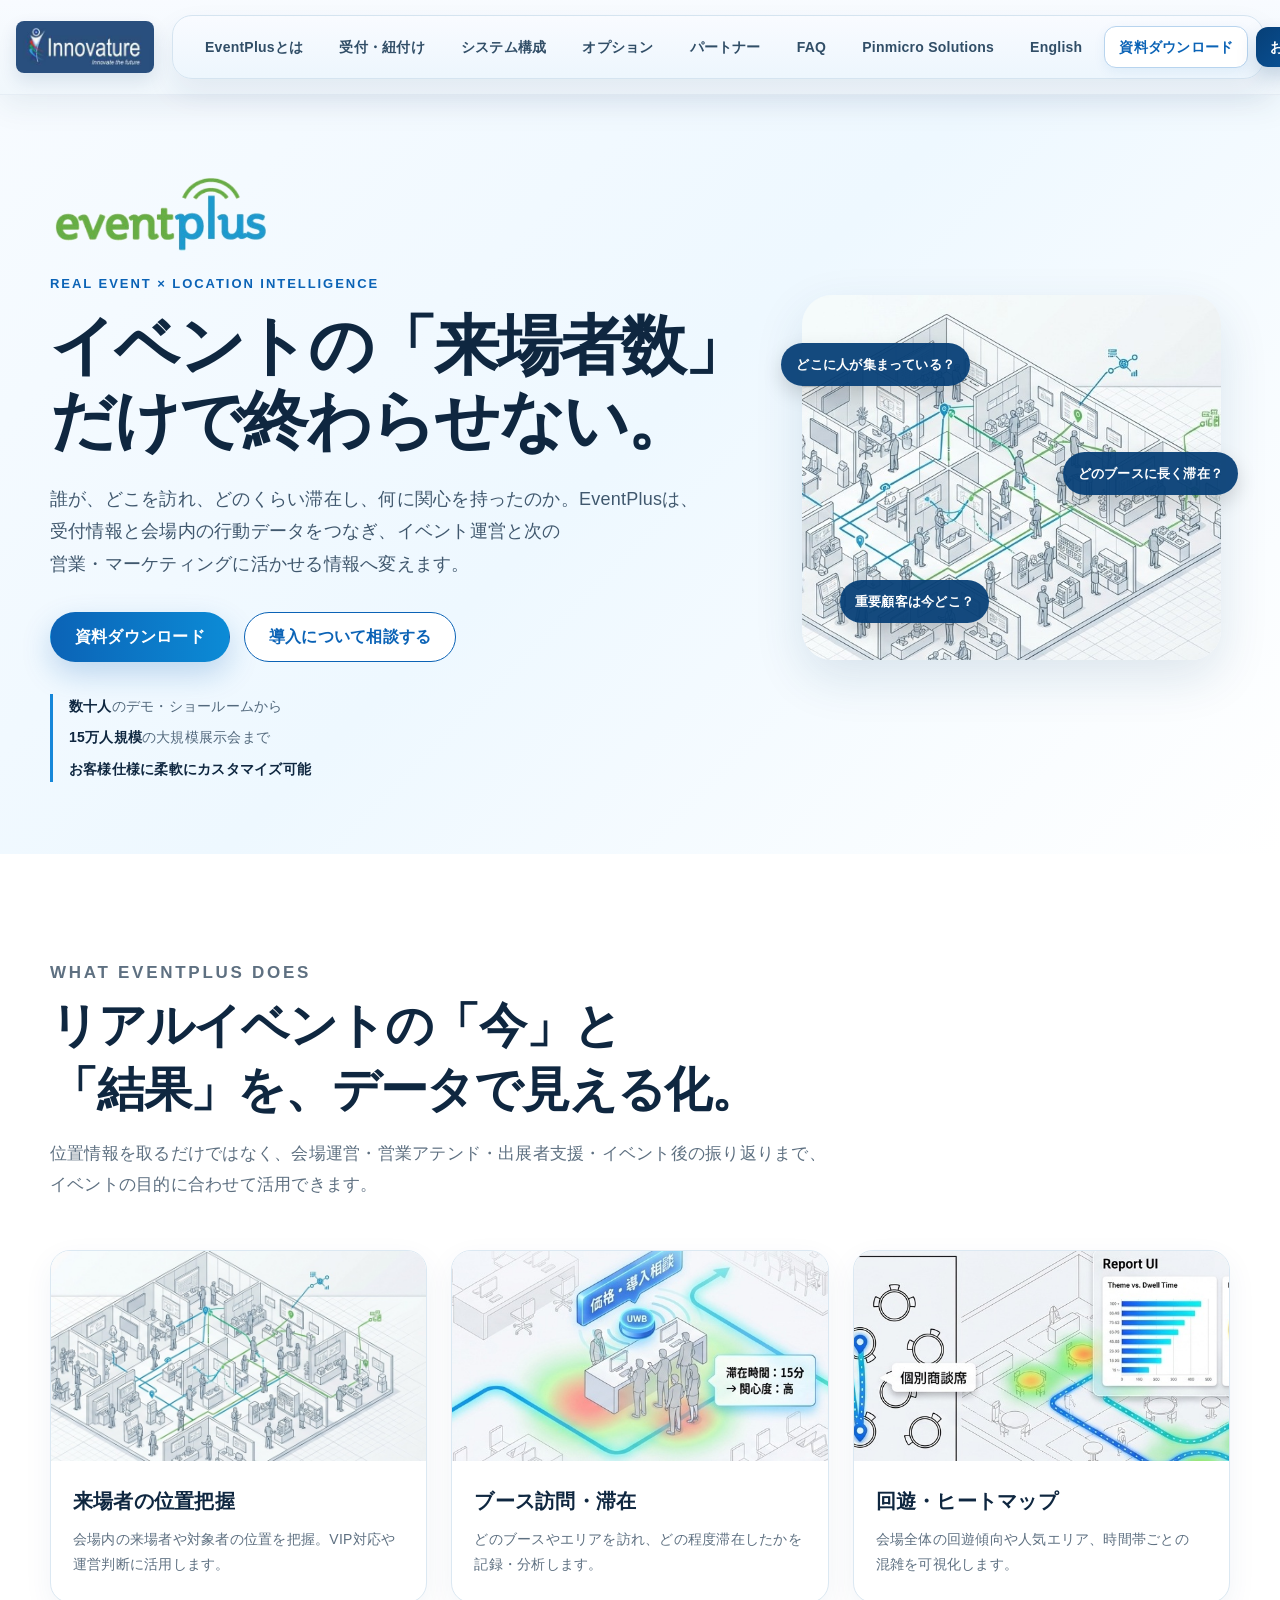
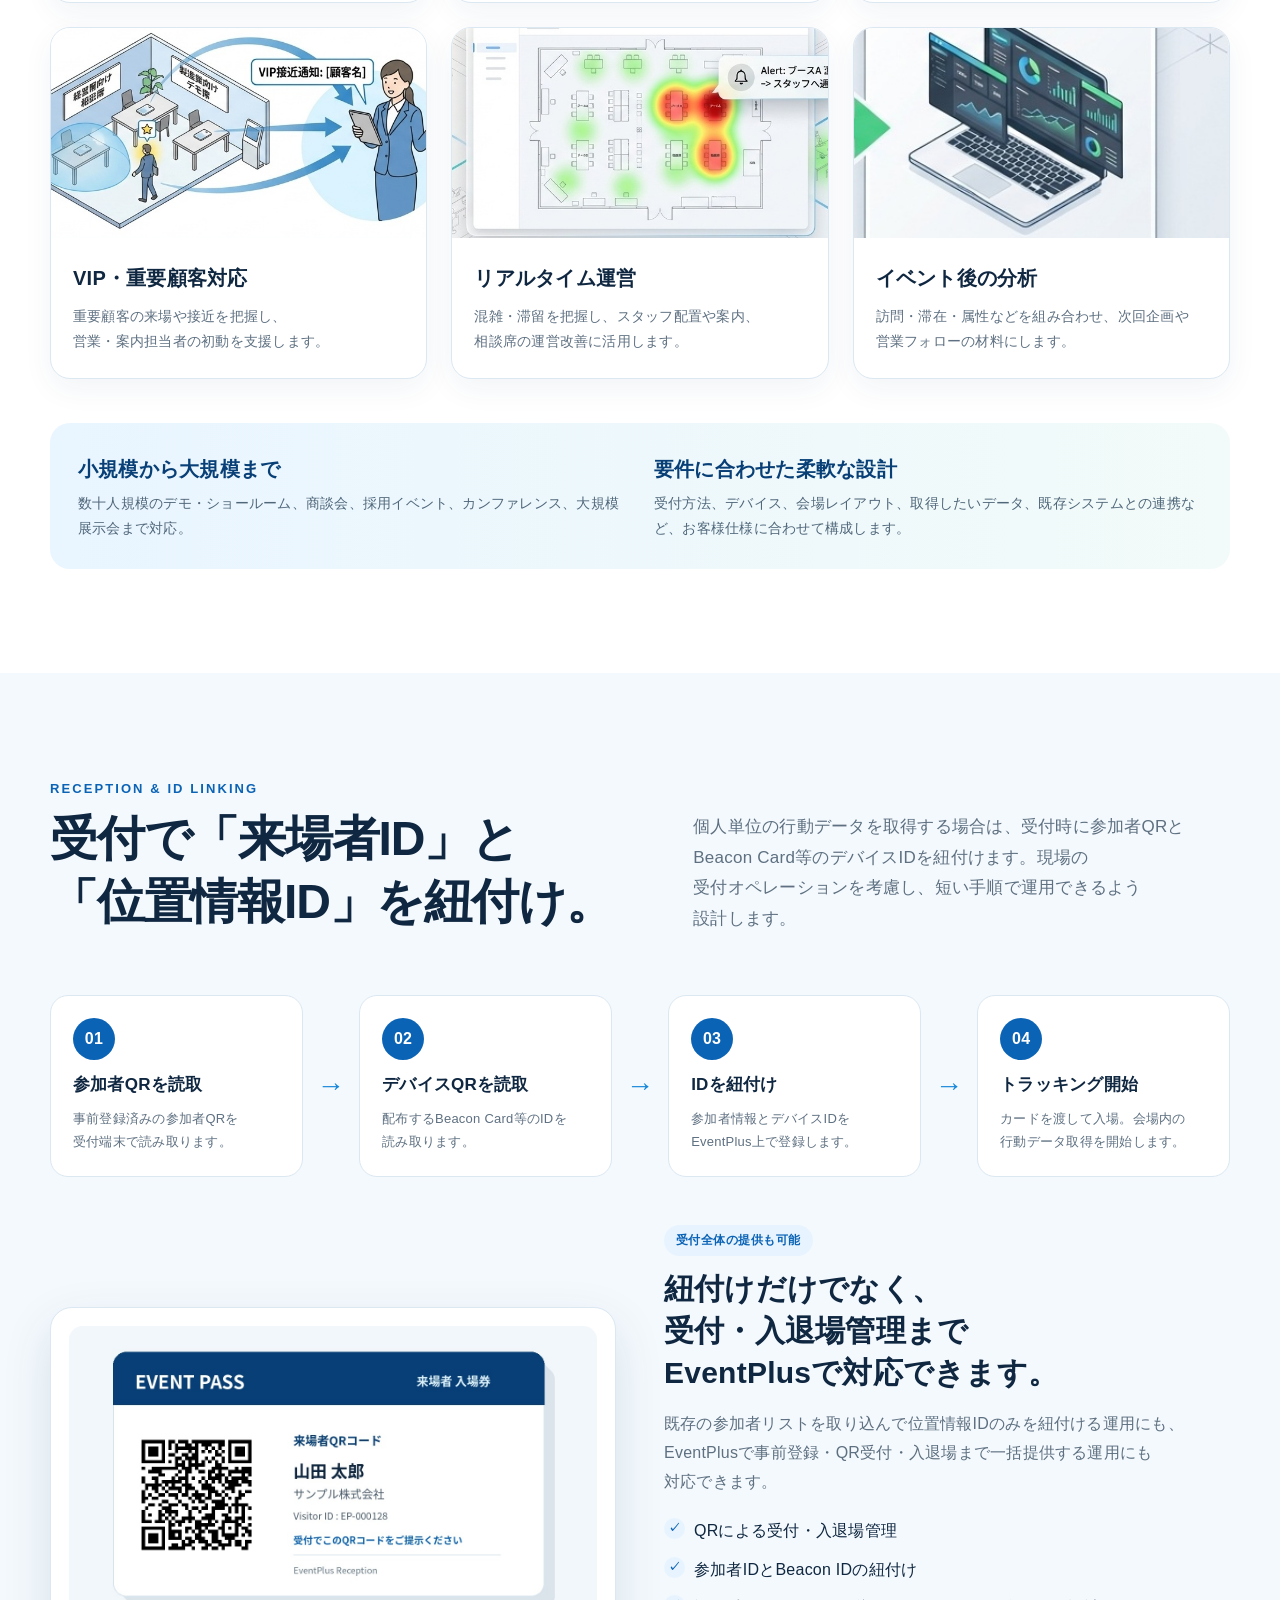
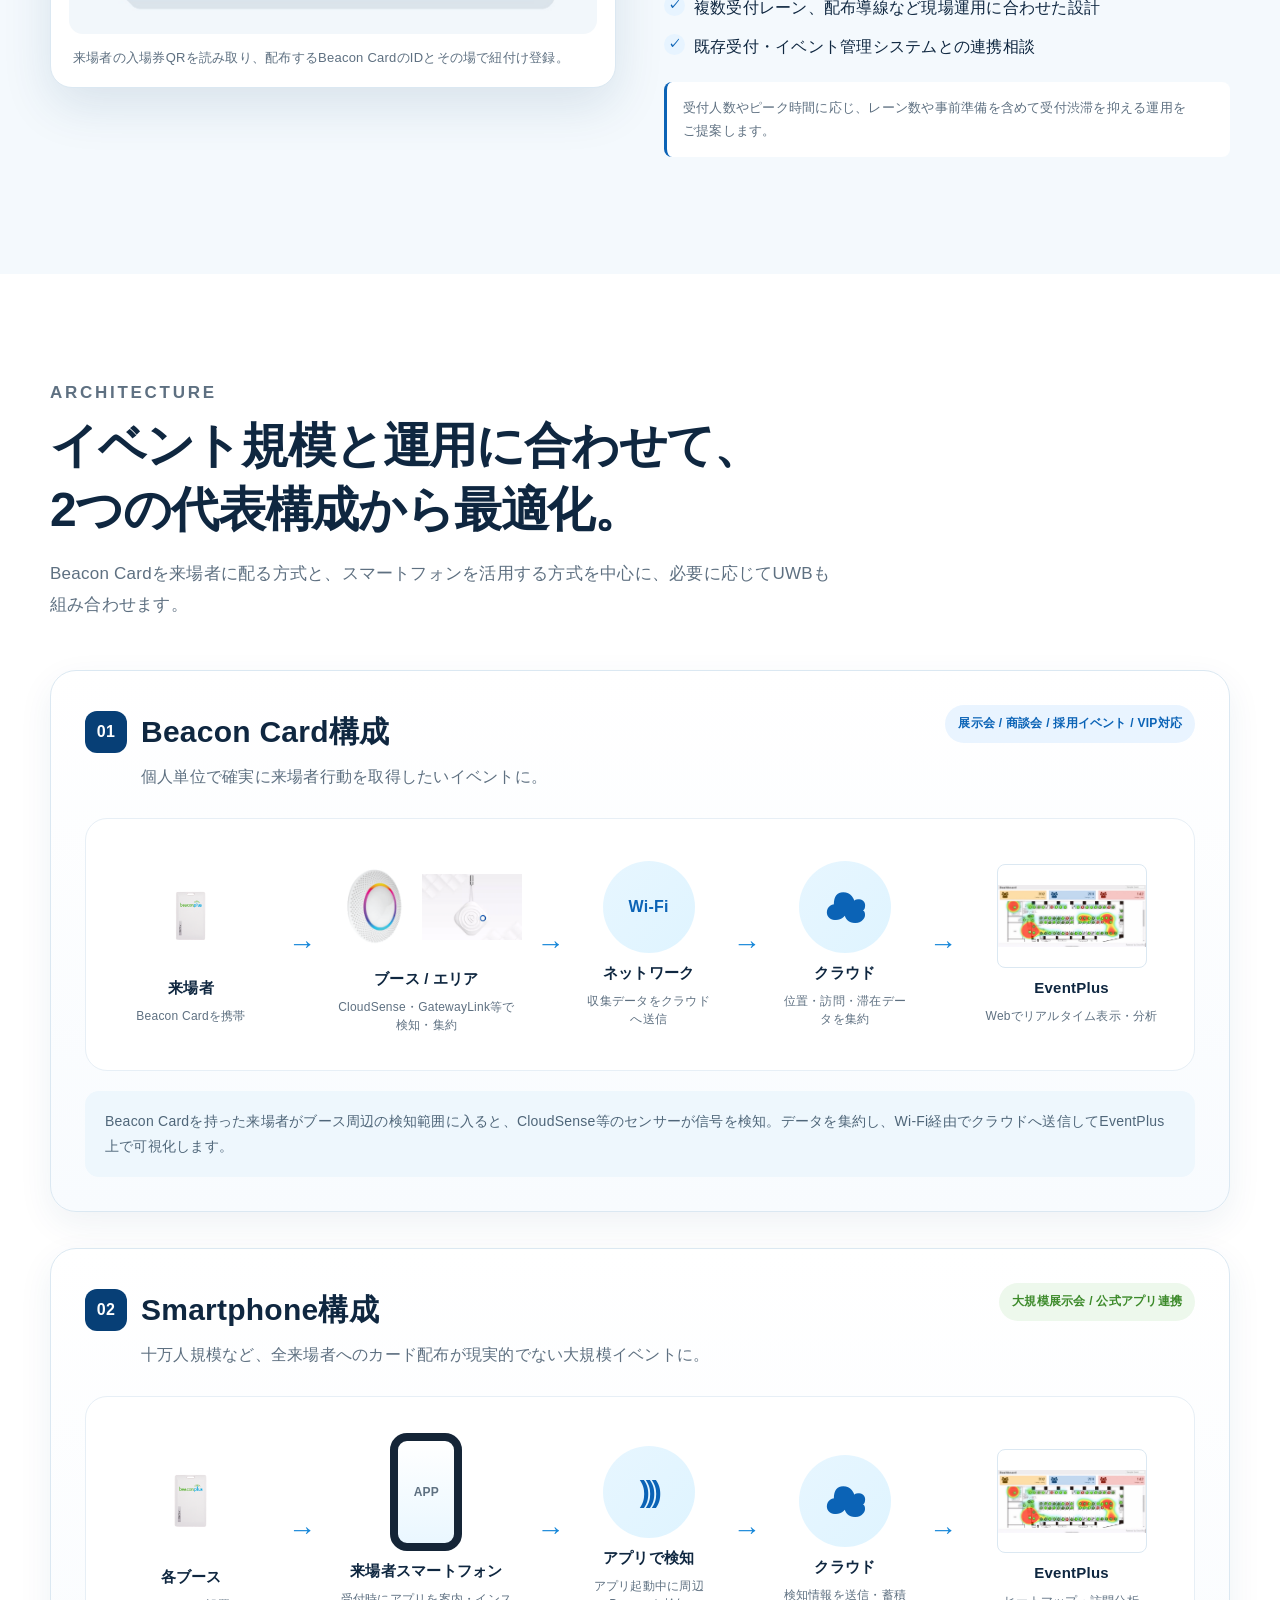
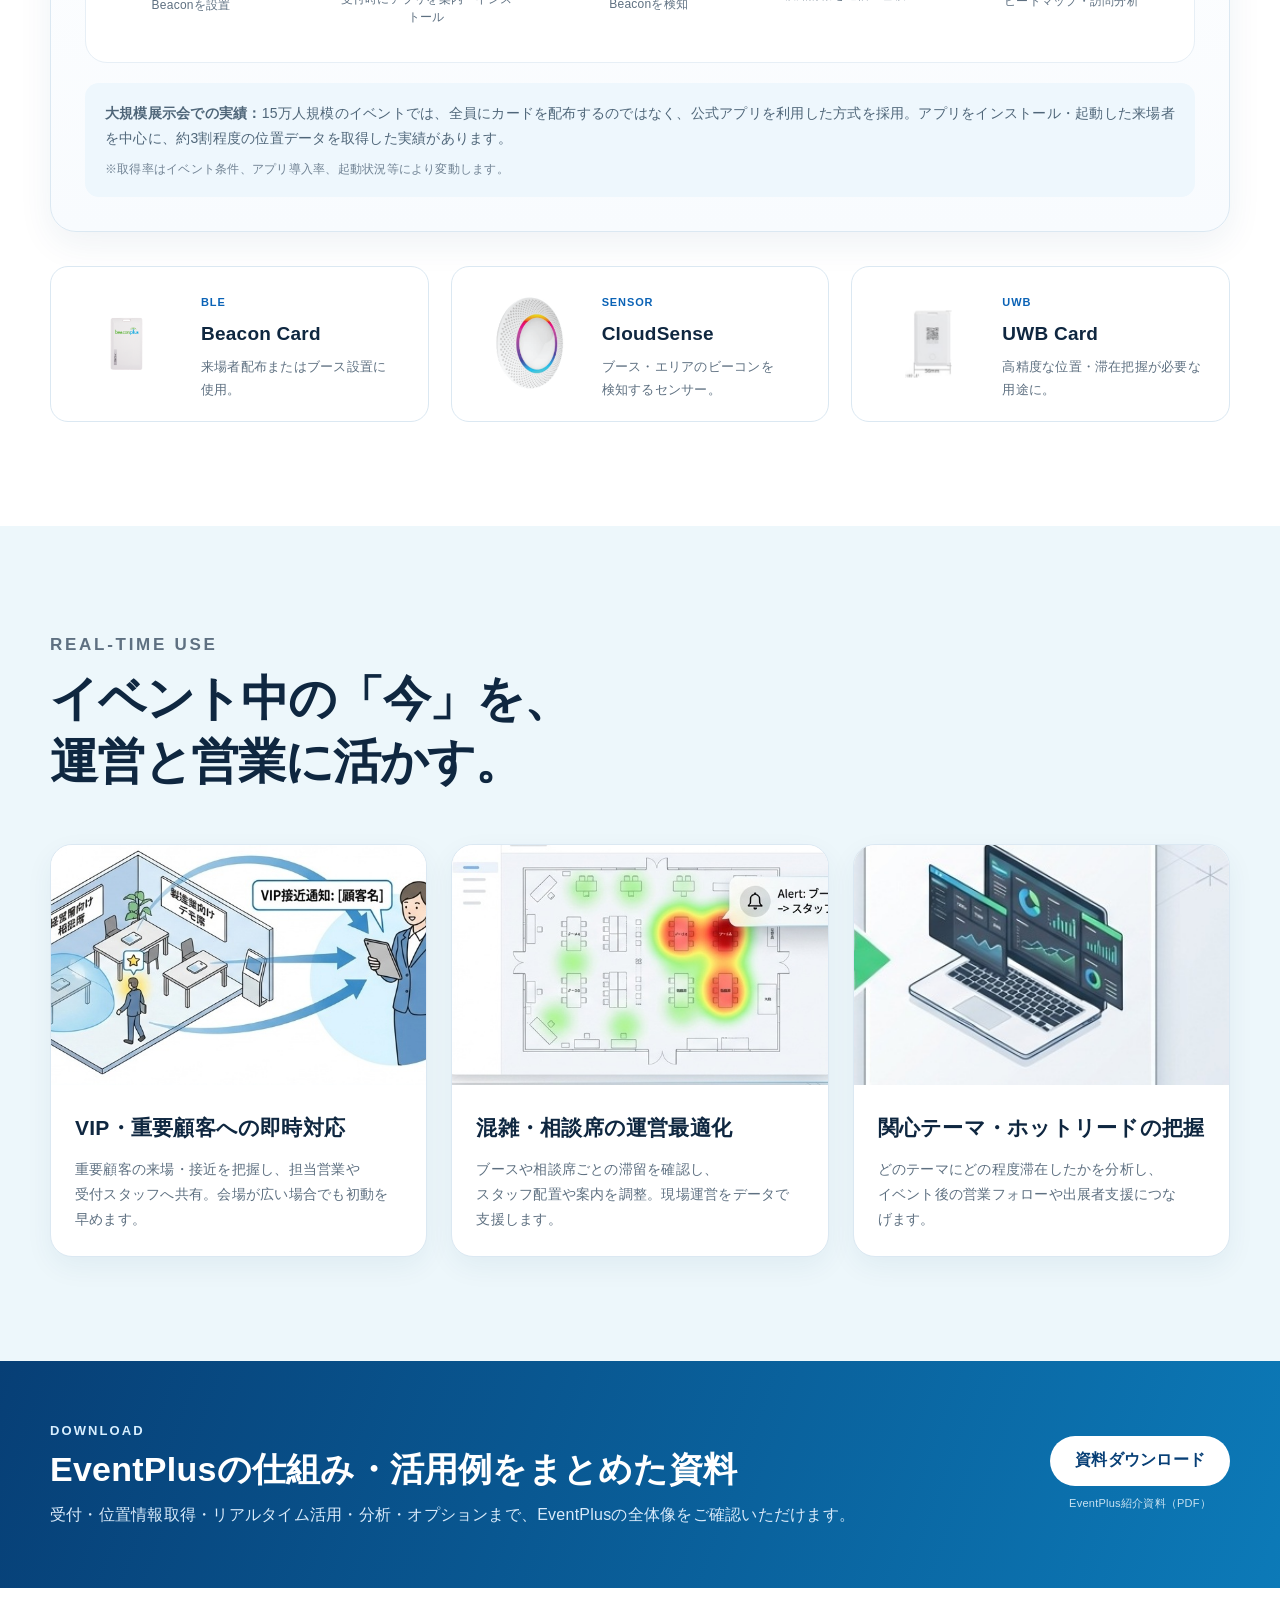
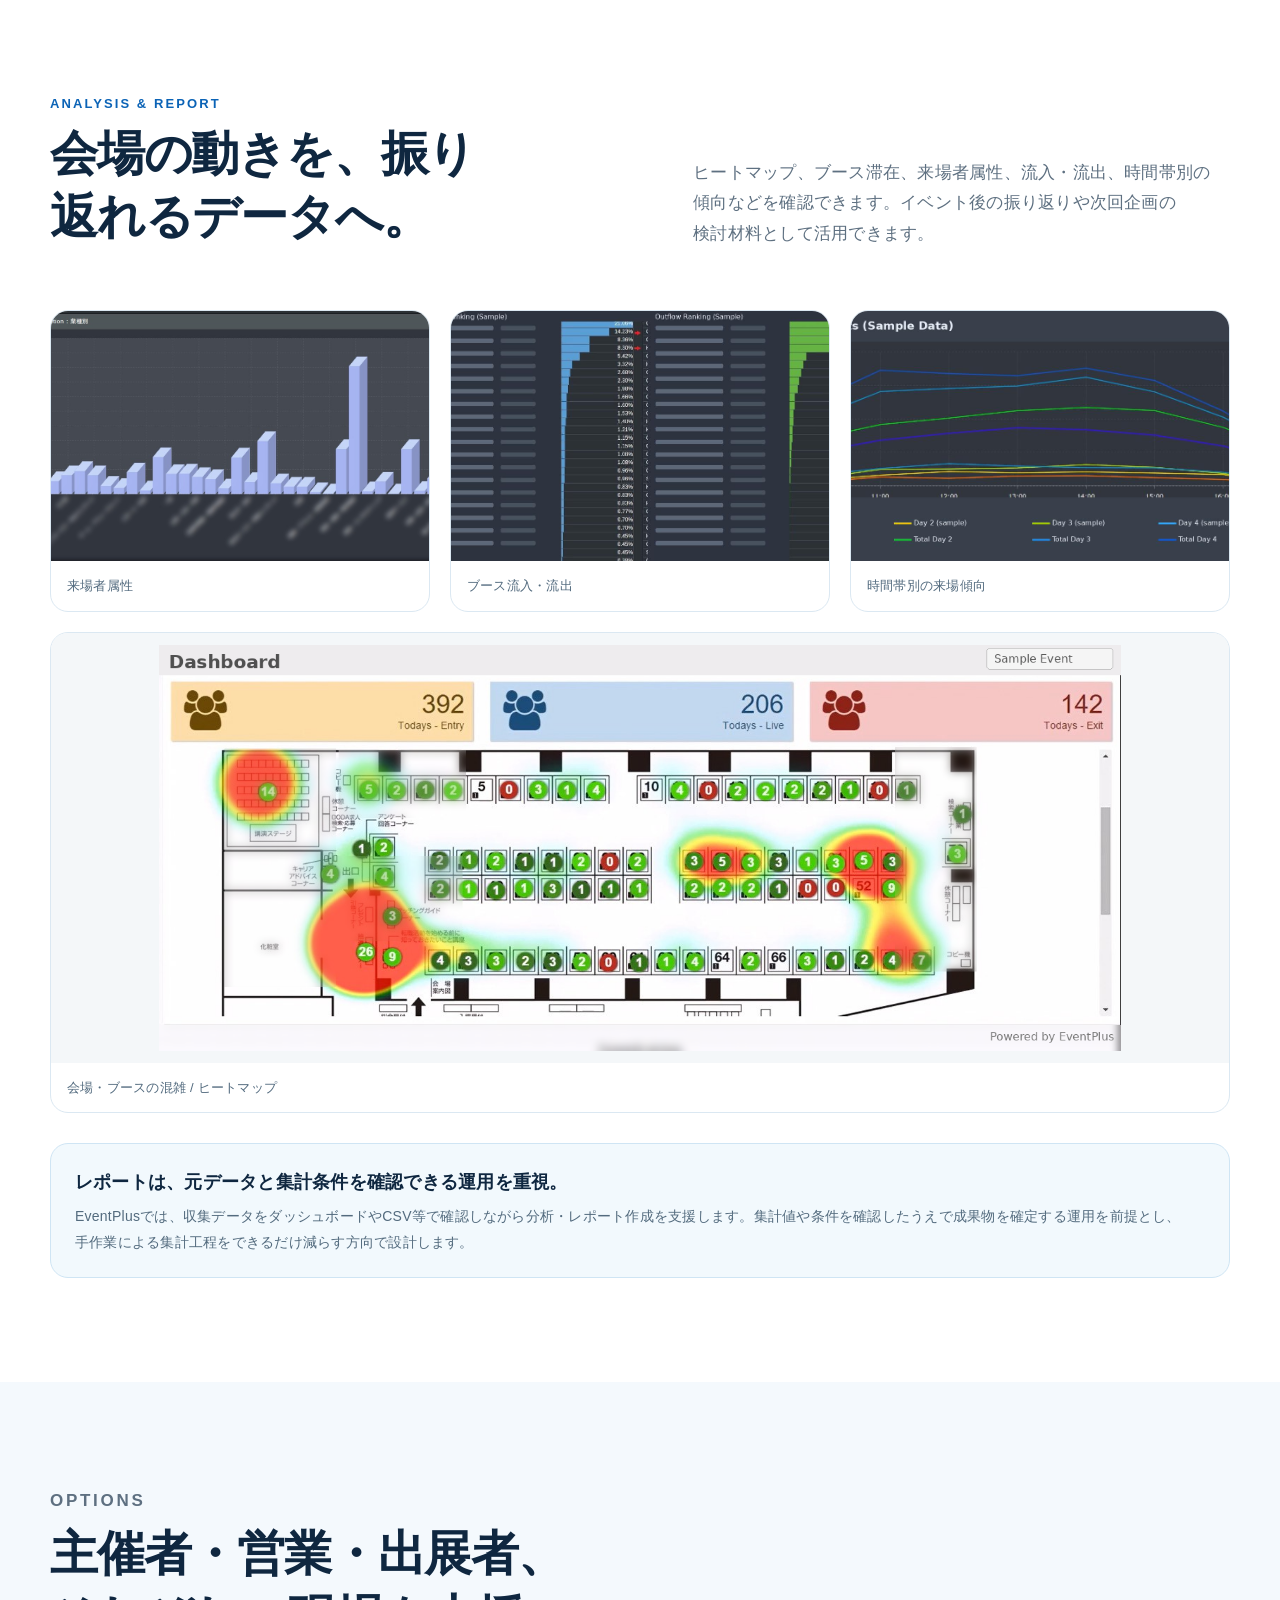
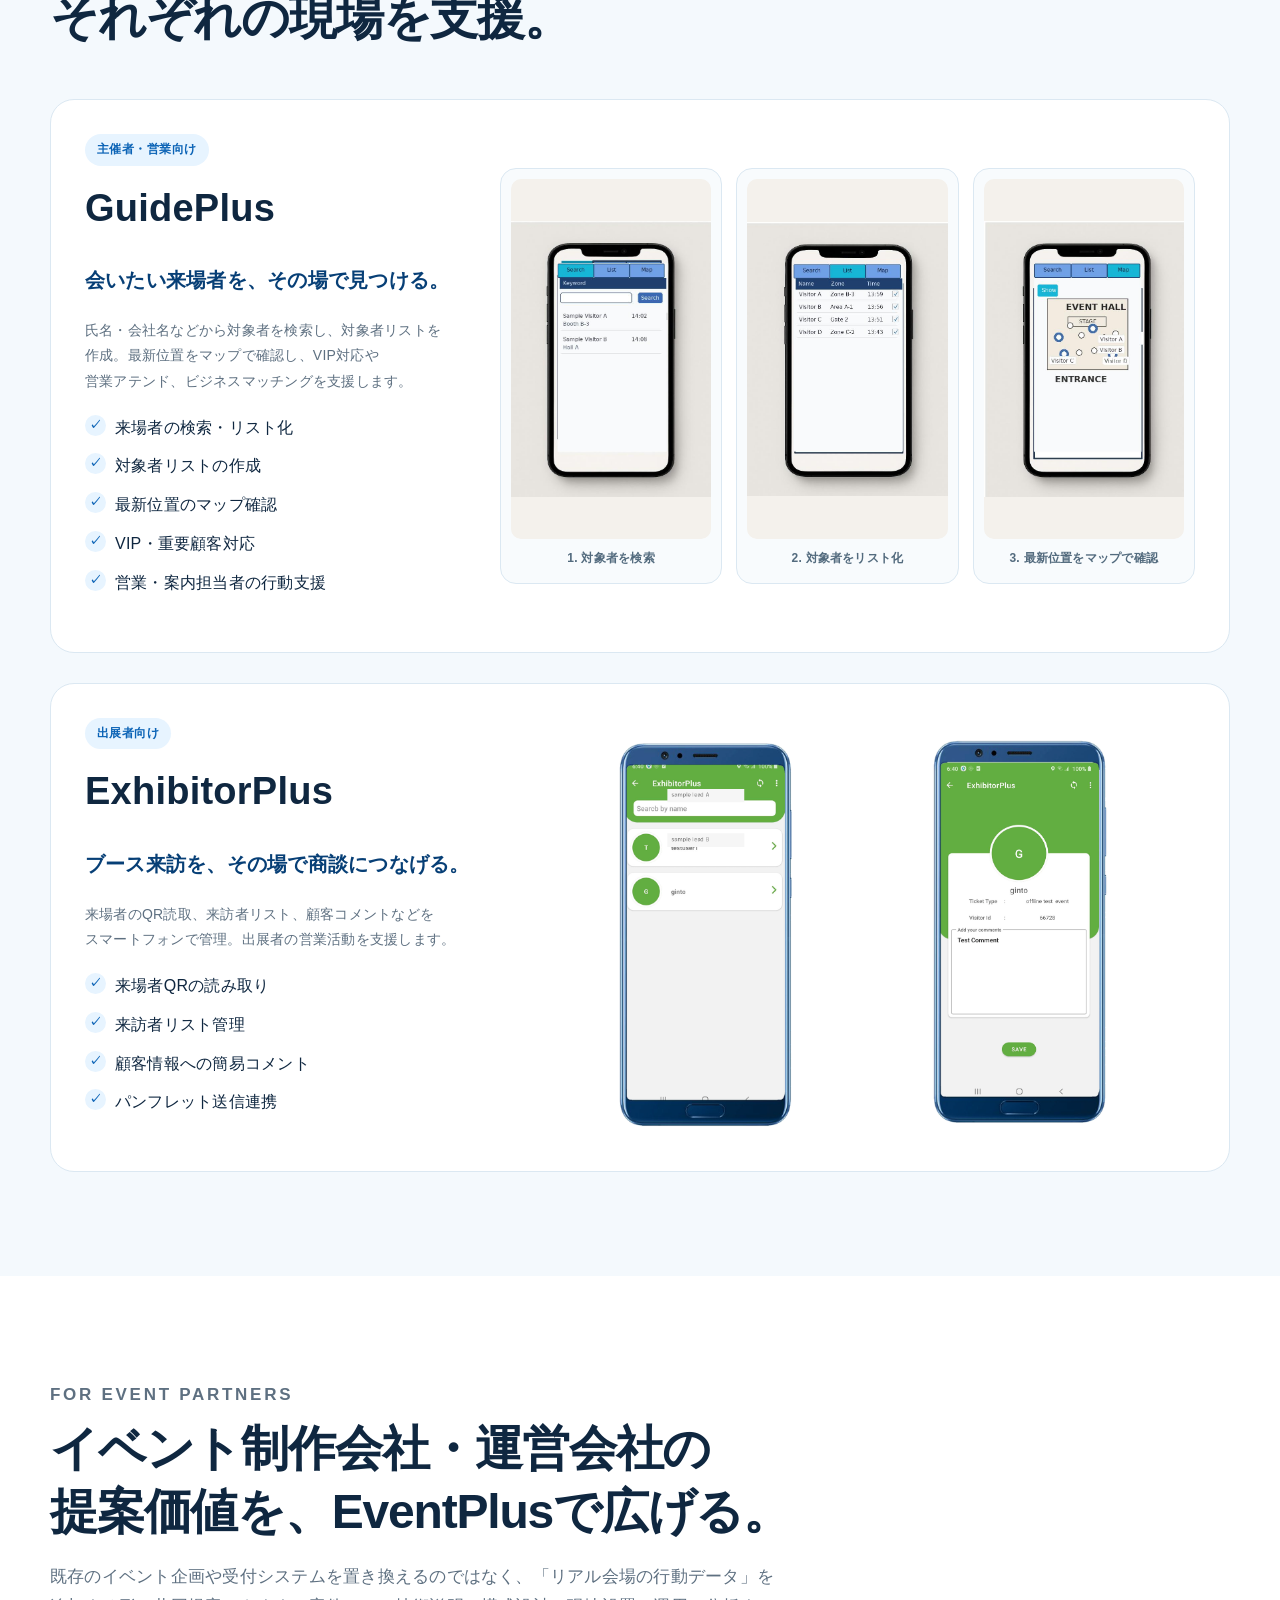
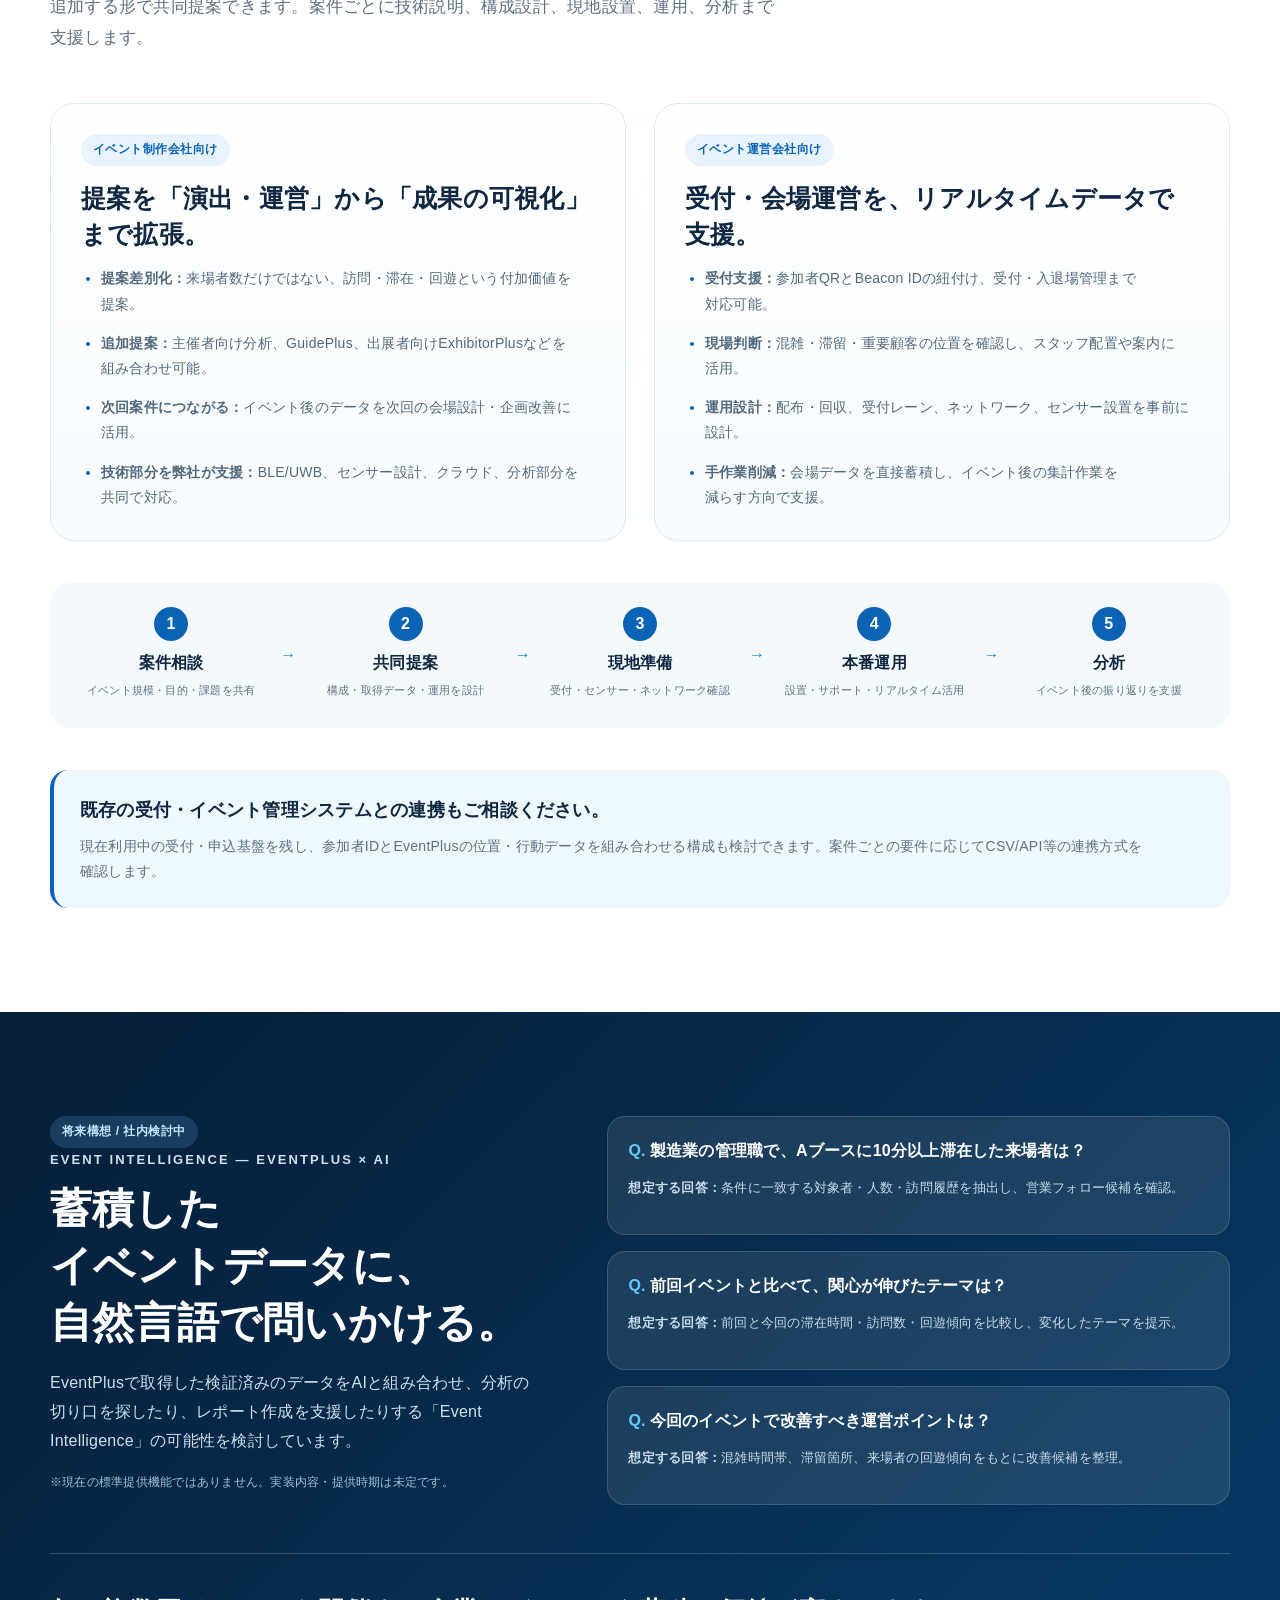
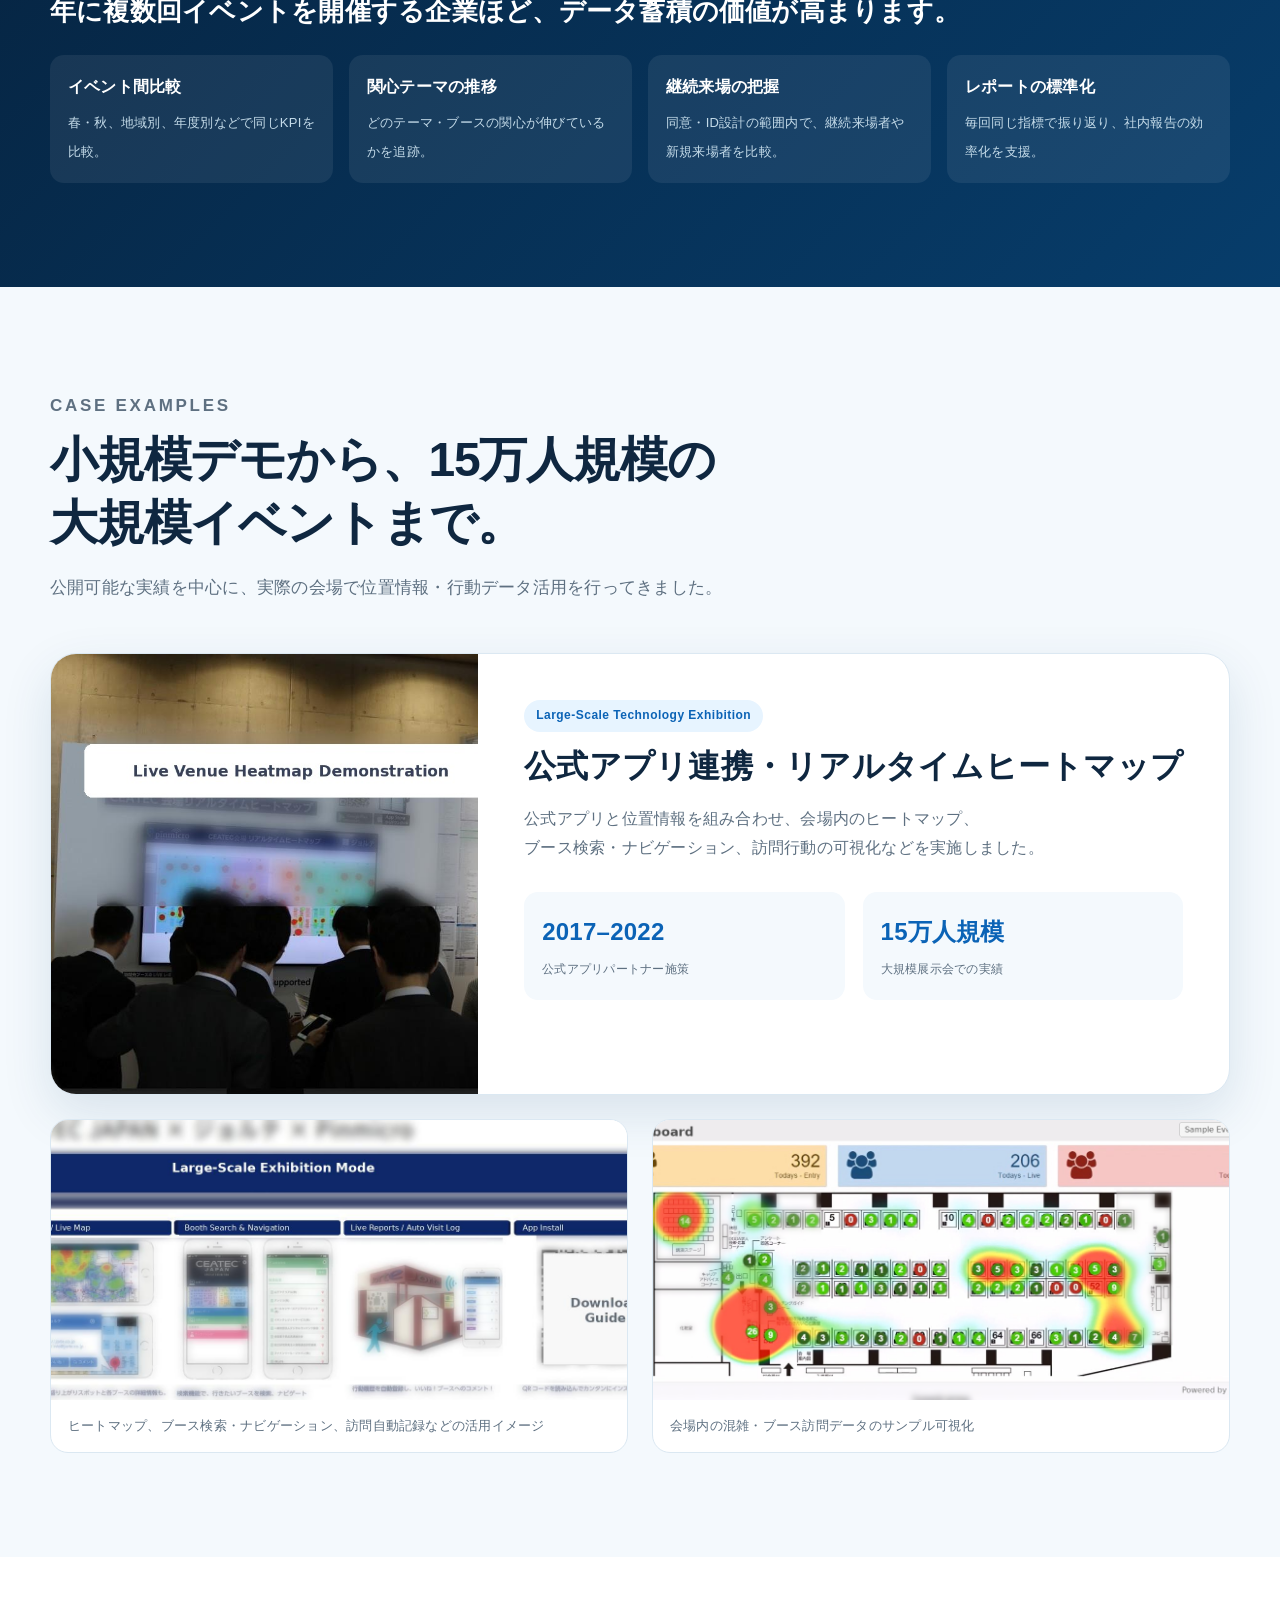
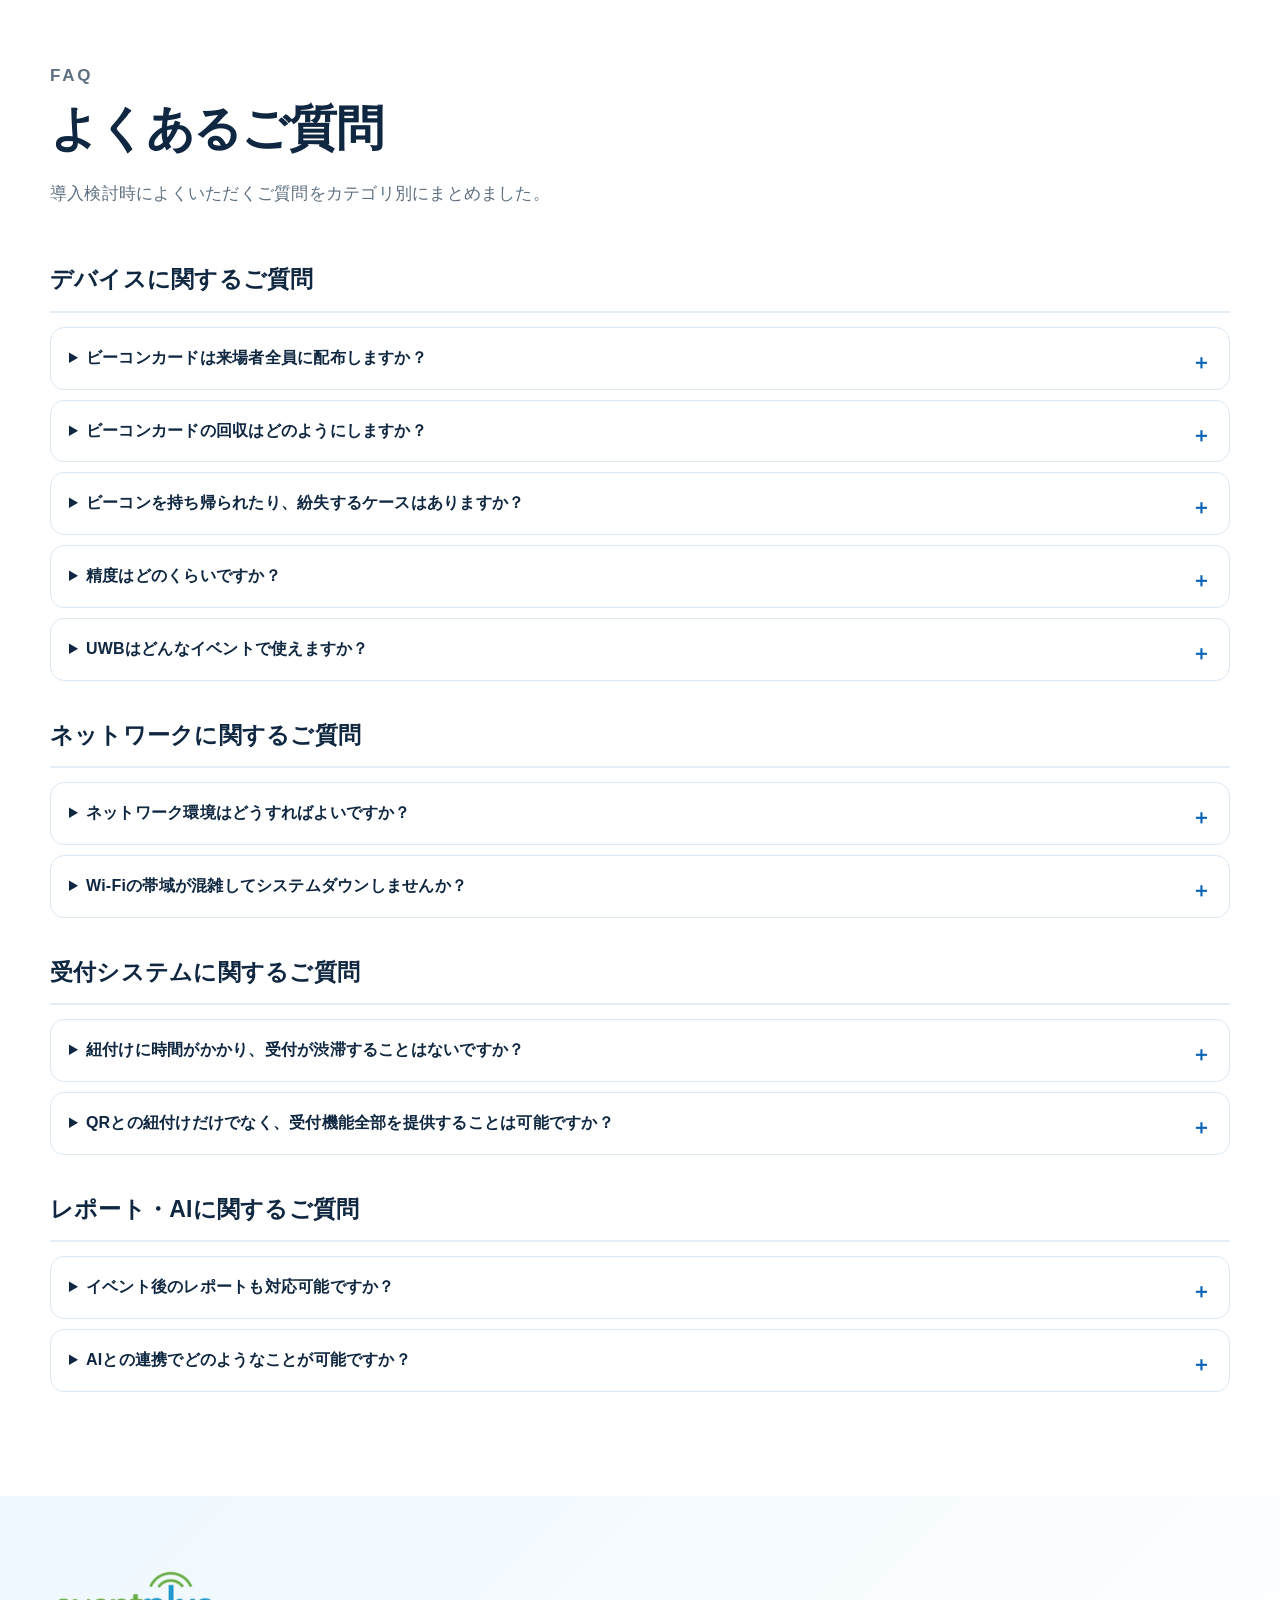
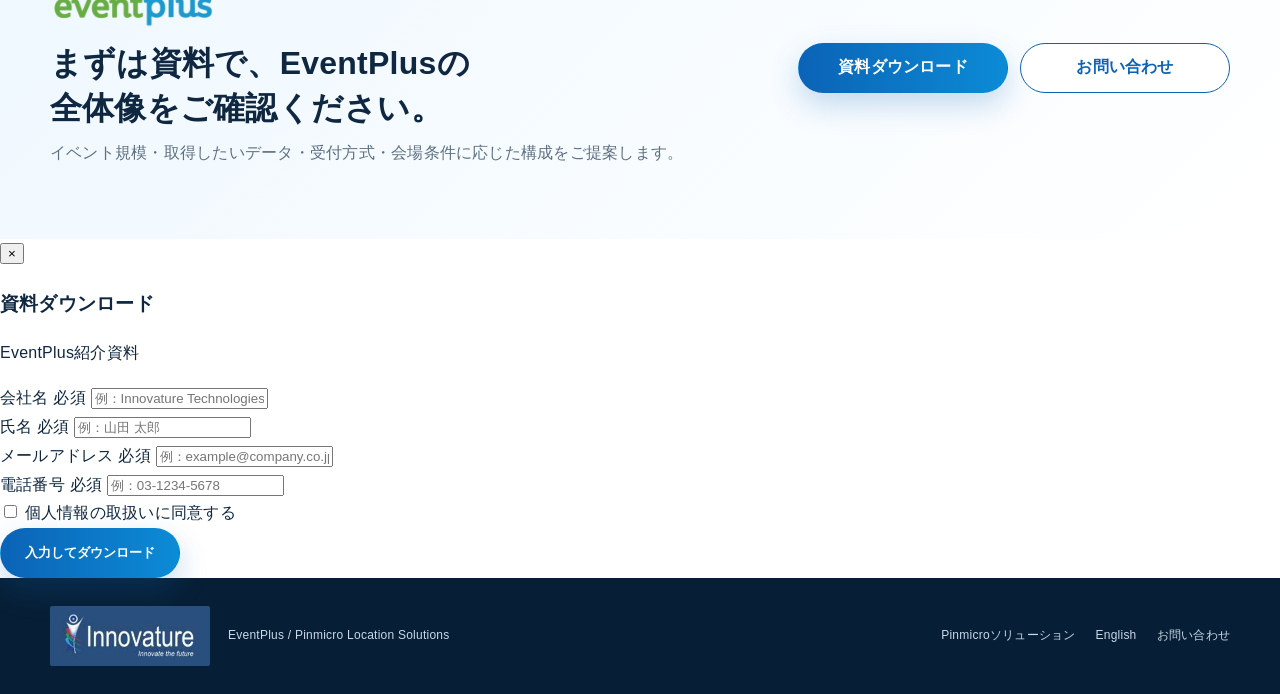
==== eventplus/index.html @ 156246f1 "Update index.html" ====
<!doctype html>
<html lang="ja">
<head>
  <meta charset="utf-8" />
  <meta name="viewport" content="width=device-width, initial-scale=1" />
  <title>EventPlus | リアルイベントの来場者行動を可視化</title>
  <meta name="description" content="EventPlusは、受付情報とBLE・スマートフォン・UWBによる位置情報を組み合わせ、ブース訪問、滞在、回遊、混雑、VIP対応、イベント後の分析を支援するリアルイベント向けソリューションです。" />
  <meta name="theme-color" content="#0b5ea8" />
  <link rel="stylesheet" href="styles.css?v=6" />
</head>
<body>
<header class="site-header" id="top">
  <div class="container header-inner">
    <a class="company-brand" href="#top" aria-label="Innovature Technologies トップへ">
      <img src="assets/innovature-logo.jpg?v=6" alt="Innovature Technologies" />
    </a>
    <button class="menu-button" aria-controls="global-nav" aria-expanded="false">メニュー</button>
    <nav class="global-nav" id="global-nav" aria-label="主要ナビゲーション">
      <a href="#about">EventPlusとは</a>
      <a href="#reception">受付・紐付け</a>
      <a href="#architecture">システム構成</a>
      <a href="#options">オプション</a>
      <a href="#partners">パートナー</a>
      <a href="#faq">FAQ</a>
      <a href="../">Pinmicro Solutions</a>
      <a href="en/" lang="en">English</a>
      <a class="nav-download" href="#download">資料ダウンロード</a>
      <a class="nav-contact" href="https://innovaturetech.com/solutions-and-services-inquiries/">お問い合わせ</a>
    </nav>
  </div>
</header>

<main>
  <section class="hero">
    <div class="container hero-grid">
      <div class="hero-copy">
        <img class="product-logo" src="assets/eventplus-logo-transparent.png?v=6" alt="EventPlus" />
        <p class="eyebrow">REAL EVENT × LOCATION INTELLIGENCE</p>
        <h1 class="hero-title"><span>イベントの「来場者数」</span><span>だけで終わらせない。</span></h1>
        <p class="hero-lead">誰が、どこを訪れ、どのくらい滞在し、何に関心を持ったのか。EventPlusは、受付情報と会場内の行動データをつなぎ、イベント運営と次の営業・マーケティングに活かせる情報へ変えます。</p>
        <div class="hero-actions">
          <a class="button primary" href="#download">資料ダウンロード</a>
          <a class="button secondary" href="https://innovaturetech.com/solutions-and-services-inquiries/">導入について相談する</a>
        </div>
        <div class="hero-proof">
          <span><b>数十人</b>のデモ・ショールームから</span>
          <span><b>15万人規模</b>の大規模展示会まで</span>
          <span><b>お客様仕様に柔軟にカスタマイズ可能</b></span>
        </div>
      </div>
      <div class="hero-visual">
        <img src="assets/hero-venue.jpg?v=6" alt="イベント会場内の位置・行動データを可視化するイメージ" />
        <div class="float-chip chip-one">どこに人が集まっている？</div>
        <div class="float-chip chip-two">どのブースに長く滞在？</div>
        <div class="float-chip chip-three">重要顧客は今どこ？</div>
      </div>
    </div>
  </section>

  <section class="section intro" id="about">
    <div class="container">
      <div class="section-heading narrow">
        <p class="section-kicker">WHAT EVENTPLUS DOES</p>
        <h2 class="balanced-heading eventplus-result-heading"><span class="phrase-group">リアルイベントの「今」と</span><wbr><span class="phrase-group">「結果」を、</span><wbr><span class="phrase-group">データで見える化。</span></h2>
        <p>位置情報を取るだけではなく、会場運営・営業アテンド・出展者支援・イベント後の振り返りまで、イベントの目的に合わせて活用できます。</p>
      </div>

      <div class="feature-grid">
        <article class="visual-card">
          <img src="assets/feature-location.jpg?v=6" alt="会場内の位置情報イメージ" />
          <div><h3>来場者の位置把握</h3><p>会場内の来場者や対象者の位置を把握。VIP対応や運営判断に活用します。</p></div>
        </article>
        <article class="visual-card">
          <img src="assets/feature-dwell.jpg?v=6" alt="ブース滞在時間の分析画面" />
          <div><h3>ブース訪問・滞在</h3><p>どのブースやエリアを訪れ、どの程度滞在したかを記録・分析します。</p></div>
        </article>
        <article class="visual-card">
          <img src="assets/feature-route.jpg?v=6" alt="ヒートマップ画面" />
          <div><h3>回遊・ヒートマップ</h3><p>会場全体の回遊傾向や人気エリア、時間帯ごとの混雑を可視化します。</p></div>
        </article>
        <article class="visual-card">
          <img src="assets/feature-vip.jpg?v=6" alt="VIP来場者対応のイメージ" />
          <div><h3>VIP・重要顧客対応</h3><p>重要顧客の来場や接近を把握し、営業・案内担当者の初動を支援します。</p></div>
        </article>
        <article class="visual-card">
          <img src="assets/feature-realtime.jpg?v=6" alt="会場混雑可視化のイメージ" />
          <div><h3>リアルタイム運営</h3><p>混雑・滞留を把握し、スタッフ配置や案内、相談席の運営改善に活用します。</p></div>
        </article>
        <article class="visual-card">
          <img src="assets/feature-analysis.jpg?v=6" alt="来場者関心分析のイメージ" />
          <div><h3>イベント後の分析</h3><p>訪問・滞在・属性などを組み合わせ、次回企画や営業フォローの材料にします。</p></div>
        </article>
      </div>

      <div class="flex-band">
        <div><strong>小規模から大規模まで</strong><span>数十人規模のデモ・ショールーム、商談会、採用イベント、カンファレンス、大規模展示会まで対応。</span></div>
        <div><strong>要件に合わせた柔軟な設計</strong><span>受付方法、デバイス、会場レイアウト、取得したいデータ、既存システムとの連携など、お客様仕様に合わせて構成します。</span></div>
      </div>
    </div>
  </section>

  <section class="section reception-section" id="reception">
    <div class="container">
      <div class="split-heading">
        <div>
          <p class="section-kicker">RECEPTION & ID LINKING</p>
          <h2>受付で「来場者ID」と「位置情報ID」を紐付け。</h2>
        </div>
        <p>個人単位の行動データを取得する場合は、受付時に参加者QRとBeacon Card等のデバイスIDを紐付けます。現場の受付オペレーションを考慮し、短い手順で運用できるよう設計します。</p>
      </div>

      <div class="steps" aria-label="受付紐付け4ステップ">
        <div class="step"><span class="step-no">01</span><h3>参加者QRを読取</h3><p>事前登録済みの参加者QRを受付端末で読み取ります。</p></div>
        <div class="step-arrow">→</div>
        <div class="step"><span class="step-no">02</span><h3>デバイスQRを読取</h3><p>配布するBeacon Card等のIDを読み取ります。</p></div>
        <div class="step-arrow">→</div>
        <div class="step"><span class="step-no">03</span><h3>IDを紐付け</h3><p>参加者情報とデバイスIDをEventPlus上で登録します。</p></div>
        <div class="step-arrow">→</div>
        <div class="step"><span class="step-no">04</span><h3>トラッキング開始</h3><p>カードを渡して入場。会場内の行動データ取得を開始します。</p></div>
      </div>

      <div class="reception-grid">
        <figure class="screen-card">
          <img src="assets/reception-ticket.jpg?v=6" alt="QRコード付き来場者入場券のイメージ" />
          <figcaption>来場者の入場券QRを読み取り、配布するBeacon CardのIDとその場で紐付け登録。</figcaption>
        </figure>
        <div class="reception-copy">
          <span class="small-label">受付全体の提供も可能</span>
          <h3>紐付けだけでなく、受付・入退場管理までEventPlusで対応できます。</h3>
          <p>既存の参加者リストを取り込んで位置情報IDのみを紐付ける運用にも、EventPlusで事前登録・QR受付・入退場まで一括提供する運用にも対応できます。</p>
          <ul class="check-list">
            <li>QRによる受付・入退場管理</li>
            <li>参加者IDとBeacon IDの紐付け</li>
            <li>複数受付レーン、配布導線など現場運用に合わせた設計</li>
            <li>既存受付・イベント管理システムとの連携相談</li>
          </ul>
          <p class="note">受付人数やピーク時間に応じ、レーン数や事前準備を含めて受付渋滞を抑える運用をご提案します。</p>
        </div>
      </div>
    </div>
  </section>

  <section class="section architecture-section" id="architecture">
    <div class="container">
      <div class="section-heading">
        <p class="section-kicker">ARCHITECTURE</p>
        <h2>イベント規模と運用に合わせて、2つの代表構成から最適化。</h2>
        <p>Beacon Cardを来場者に配る方式と、スマートフォンを活用する方式を中心に、必要に応じてUWBも組み合わせます。</p>
      </div>

      <article class="architecture-card">
        <div class="arch-head">
          <div><span class="arch-number">01</span><h3>Beacon Card構成</h3><p>個人単位で確実に来場者行動を取得したいイベントに。</p></div>
          <div class="recommend-tag">展示会 / 商談会 / 採用イベント / VIP対応</div>
        </div>
        <div class="arch-diagram beacon-flow">
          <div class="arch-node person-node">
            <img src="assets/beacon-card.png?v=6" alt="Beacon Card" />
            <b>来場者</b><span>Beacon Cardを携帯</span>
          </div>
          <span class="flow-arrow">→</span>
          <div class="arch-node dual-device">
            <div class="dual-images"><img src="assets/cloudsense-sensor.png?v=6" alt="CloudSense センサー" /><img src="assets/gatewaylink.png?v=6" alt="GatewayLink" /></div>
            <b>ブース / エリア</b><span>CloudSense・GatewayLink等で検知・集約</span>
          </div>
          <span class="flow-arrow">→</span>
          <div class="arch-node network-node"><div class="network-icon">Wi‑Fi</div><b>ネットワーク</b><span>収集データをクラウドへ送信</span></div>
          <span class="flow-arrow">→</span>
          <div class="arch-node cloud-node"><div class="cloud-icon">☁</div><b>クラウド</b><span>位置・訪問・滞在データを集約</span></div>
          <span class="flow-arrow">→</span>
          <div class="arch-node web-node"><img src="assets/heatmap-dashboard.png?v=6" alt="EventPlus Web画面" /><b>EventPlus</b><span>Webでリアルタイム表示・分析</span></div>
        </div>
        <div class="arch-explain">Beacon Cardを持った来場者がブース周辺の検知範囲に入ると、CloudSense等のセンサーが信号を検知。データを集約し、Wi‑Fi経由でクラウドへ送信してEventPlus上で可視化します。</div>
      </article>

      <article class="architecture-card smartphone-arch">
        <div class="arch-head">
          <div><span class="arch-number">02</span><h3>Smartphone構成</h3><p>十万人規模など、全来場者へのカード配布が現実的でない大規模イベントに。</p></div>
          <div class="recommend-tag green">大規模展示会 / 公式アプリ連携</div>
        </div>
        <div class="arch-diagram smartphone-flow">
          <div class="arch-node booth-beacon"><img src="assets/beacon-card.png?v=6" alt="ブース設置Beacon" /><b>各ブース</b><span>Beaconを設置</span></div>
          <span class="flow-arrow">→</span>
          <div class="arch-node phone-node"><div class="phone-shell"><span>APP</span></div><b>来場者スマートフォン</b><span>受付時にアプリを案内・インストール</span></div>
          <span class="flow-arrow">→</span>
          <div class="arch-node detect-node"><div class="radio-icon">)))</div><b>アプリで検知</b><span>アプリ起動中に周辺Beaconを検知</span></div>
          <span class="flow-arrow">→</span>
          <div class="arch-node cloud-node"><div class="cloud-icon">☁</div><b>クラウド</b><span>検知情報を送信・蓄積</span></div>
          <span class="flow-arrow">→</span>
          <div class="arch-node web-node"><img src="assets/heatmap-dashboard.png?v=6" alt="EventPlus Web画面" /><b>EventPlus</b><span>ヒートマップ・訪問分析</span></div>
        </div>
        <div class="arch-explain"><strong>大規模展示会での実績：</strong>15万人規模のイベントでは、全員にカードを配布するのではなく、公式アプリを利用した方式を採用。アプリをインストール・起動した来場者を中心に、約3割程度の位置データを取得した実績があります。<small>※取得率はイベント条件、アプリ導入率、起動状況等により変動します。</small></div>
      </article>

      <div class="device-row">
        <article class="device-mini"><img src="assets/beacon-card.png?v=6" alt="Beacon Card" /><div><span>BLE</span><h3>Beacon Card</h3><p>来場者配布またはブース設置に使用。</p></div></article>
        <article class="device-mini"><img src="assets/cloudsense-sensor.png?v=6" alt="CloudSense センサー" /><div><span>SENSOR</span><h3>CloudSense</h3><p>ブース・エリアのビーコンを検知するセンサー。</p></div></article>
        <article class="device-mini"><img src="assets/uwb-card-clean.png?v=6" alt="UWB Card" /><div><span>UWB</span><h3>UWB Card</h3><p>高精度な位置・滞在把握が必要な用途に。</p></div></article>
      </div>
    </div>
  </section>

  <section class="section realtime-section" id="usecases">
    <div class="container">
      <div class="section-heading">
        <p class="section-kicker">REAL-TIME USE</p>
        <h2>イベント中の「今」を、運営と営業に活かす。</h2>
      </div>
      <div class="usecase-grid">
        <article class="usecase-card"><img src="assets/feature-vip.jpg?v=6" alt="VIP・重要顧客対応のイメージ" /><div><h3>VIP・重要顧客への即時対応</h3><p>重要顧客の来場・接近を把握し、担当営業や受付スタッフへ共有。会場が広い場合でも初動を早めます。</p></div></article>
        <article class="usecase-card"><img src="assets/feature-realtime.jpg?v=6" alt="リアルタイム運営のイメージ" /><div><h3>混雑・相談席の運営最適化</h3><p>ブースや相談席ごとの滞留を確認し、スタッフ配置や案内を調整。現場運営をデータで支援します。</p></div></article>
        <article class="usecase-card"><img src="assets/feature-analysis.jpg?v=6" alt="イベント後の分析イメージ" /><div><h3>関心テーマ・ホットリードの把握</h3><p>どのテーマにどの程度滞在したかを分析し、イベント後の営業フォローや出展者支援につなげます。</p></div></article>
      </div>
    </div>
  </section>

  <section class="download-band" id="download">
    <div class="container download-grid">
      <div><p class="section-kicker light">DOWNLOAD</p><h2>EventPlusの仕組み・活用例をまとめた資料</h2><p>受付・位置情報取得・リアルタイム活用・分析・オプションまで、EventPlusの全体像をご確認いただけます。</p></div>
      <div class="download-action">
<a class="button white download-btn"
   href="#"
   data-pdf="assets/eventplus_Spatial_DX.pdf"
   data-title="EventPlus紹介資料">
  資料ダウンロード
</a>
  <small>EventPlus紹介資料（PDF）</small>
</div>
    </div>
  </section>

  <section class="section analysis-section" id="analysis">
    <div class="container">
      <div class="split-heading">
        <div><p class="section-kicker">ANALYSIS & REPORT</p><h2>会場の動きを、振り返れるデータへ。</h2></div>
        <p>ヒートマップ、ブース滞在、来場者属性、流入・流出、時間帯別の傾向などを確認できます。イベント後の振り返りや次回企画の検討材料として活用できます。</p>
      </div>
      <div class="analysis-grid balanced">
        <figure><img src="assets/analysis-industry.jpg?v=6" alt="来場者属性分析" /><figcaption>来場者属性</figcaption></figure>
        <figure><img src="assets/analysis-flow.jpg?v=6" alt="流入流出分析" /><figcaption>ブース流入・流出</figcaption></figure>
        <figure><img src="assets/analysis-time.jpg?v=6" alt="時間帯別分析" /><figcaption>時間帯別の来場傾向</figcaption></figure>
        <figure class="analysis-heatmap"><img src="assets/heatmap-dashboard.png?v=6" alt="ヒートマップ分析画面" /><figcaption>会場・ブースの混雑 / ヒートマップ</figcaption></figure>
      </div>
      <div class="quality-note">
        <strong>レポートは、元データと集計条件を確認できる運用を重視。</strong>
        <p>EventPlusでは、収集データをダッシュボードやCSV等で確認しながら分析・レポート作成を支援します。集計値や条件を確認したうえで成果物を確定する運用を前提とし、手作業による集計工程をできるだけ減らす方向で設計します。</p>
      </div>
    </div>
  </section>

  <section class="section options-section" id="options">
    <div class="container">
      <div class="section-heading">
        <p class="section-kicker">OPTIONS</p>
        <h2>主催者・営業・出展者、それぞれの現場を支援。</h2>
      </div>
      <div class="option-grid">
        <article class="option-card guide guide-wide">
          <div class="option-copy">
            <span class="option-type">主催者・営業向け</span>
            <h3>GuidePlus</h3>
            <p class="option-lead">会いたい来場者を、その場で見つける。</p>
            <p>氏名・会社名などから対象者を検索し、対象者リストを作成。最新位置をマップで確認し、VIP対応や営業アテンド、ビジネスマッチングを支援します。</p>
            <ul class="check-list"><li>来場者の検索・リスト化</li><li>対象者リストの作成</li><li>最新位置のマップ確認</li><li>VIP・重要顧客対応</li><li>営業・案内担当者の行動支援</li></ul>
          </div>
          <div class="guide-screens" aria-label="GuidePlus画面イメージ">
            <figure><img src="assets/guide-search.jpg?v=6" alt="GuidePlus 検索画面" /><figcaption>1. 対象者を検索</figcaption></figure>
            <figure><img src="assets/guide-list.jpg?v=6" alt="GuidePlus リスト画面" /><figcaption>2. 対象者をリスト化</figcaption></figure>
            <figure><img src="assets/guide-map.jpg?v=6" alt="GuidePlus マップ画面" /><figcaption>3. 最新位置をマップで確認</figcaption></figure>
          </div>
        </article>

        <article class="option-card exhibitor">
          <div class="option-copy">
            <span class="option-type">出展者向け</span>
            <h3>ExhibitorPlus</h3>
            <p class="option-lead">ブース来訪を、その場で商談につなげる。</p>
            <p>来場者のQR読取、来訪者リスト、顧客コメントなどをスマートフォンで管理。出展者の営業活動を支援します。</p>
            <ul class="check-list"><li>来場者QRの読み取り</li><li>来訪者リスト管理</li><li>顧客情報への簡易コメント</li><li>パンフレット送信連携</li></ul>
          </div>
          <div class="exhibitor-phones"><img src="assets/exhibitor-list.png?v=6" alt="ExhibitorPlus 来訪者リスト" /><img src="assets/exhibitor-detail.png?v=6" alt="ExhibitorPlus 顧客コメント" /></div>
        </article>
      </div>
    </div>
  </section>

  <section class="section partner-section" id="partners">
    <div class="container">
      <div class="section-heading narrow">
        <p class="section-kicker">FOR EVENT PARTNERS</p>
        <h2>イベント制作会社・運営会社の提案価値を、EventPlusで広げる。</h2>
        <p>既存のイベント企画や受付システムを置き換えるのではなく、「リアル会場の行動データ」を追加する形で共同提案できます。案件ごとに技術説明、構成設計、現地設置、運用、分析まで支援します。</p>
      </div>

      <div class="partner-benefit-grid">
        <article class="partner-benefit">
          <span class="partner-label">イベント制作会社向け</span>
          <h3>提案を「演出・運営」から「成果の可視化」まで拡張。</h3>
          <ul>
            <li><b>提案差別化：</b>来場者数だけではない、訪問・滞在・回遊という付加価値を提案。</li>
            <li><b>追加提案：</b>主催者向け分析、GuidePlus、出展者向けExhibitorPlusなどを組み合わせ可能。</li>
            <li><b>次回案件につながる：</b>イベント後のデータを次回の会場設計・企画改善に活用。</li>
            <li><b>技術部分を弊社が支援：</b>BLE/UWB、センサー設計、クラウド、分析部分を共同で対応。</li>
          </ul>
        </article>
        <article class="partner-benefit">
          <span class="partner-label">イベント運営会社向け</span>
          <h3>受付・会場運営を、リアルタイムデータで支援。</h3>
          <ul>
            <li><b>受付支援：</b>参加者QRとBeacon IDの紐付け、受付・入退場管理まで対応可能。</li>
            <li><b>現場判断：</b>混雑・滞留・重要顧客の位置を確認し、スタッフ配置や案内に活用。</li>
            <li><b>運用設計：</b>配布・回収、受付レーン、ネットワーク、センサー設置を事前に設計。</li>
            <li><b>手作業削減：</b>会場データを直接蓄積し、イベント後の集計作業を減らす方向で支援。</li>
          </ul>
        </article>
      </div>

      <div class="partner-flow">
        <div><span>1</span><b>案件相談</b><p>イベント規模・目的・課題を共有</p></div>
        <i>→</i>
        <div><span>2</span><b>共同提案</b><p>構成・取得データ・運用を設計</p></div>
        <i>→</i>
        <div><span>3</span><b>現地準備</b><p>受付・センサー・ネットワーク確認</p></div>
        <i>→</i>
        <div><span>4</span><b>本番運用</b><p>設置・サポート・リアルタイム活用</p></div>
        <i>→</i>
        <div><span>5</span><b>分析</b><p>イベント後の振り返りを支援</p></div>
      </div>

      <div class="integration-note">
        <strong>既存の受付・イベント管理システムとの連携もご相談ください。</strong>
        <p>現在利用中の受付・申込基盤を残し、参加者IDとEventPlusの位置・行動データを組み合わせる構成も検討できます。案件ごとの要件に応じてCSV/API等の連携方式を確認します。</p>
      </div>
    </div>
  </section>

  <section class="section intelligence-section" id="intelligence">
    <div class="container intelligence-panel">
      <div class="intelligence-copy">
        <div class="future-badge">将来構想 / 社内検討中</div>
        <p class="section-kicker">EVENT INTELLIGENCE — EVENTPLUS × AI</p>
        <h2>蓄積したイベントデータに、自然言語で問いかける。</h2>
        <p>EventPlusで取得した検証済みのデータをAIと組み合わせ、分析の切り口を探したり、レポート作成を支援したりする「Event Intelligence」の可能性を検討しています。</p>
        <p class="caution">※現在の標準提供機能ではありません。実装内容・提供時期は未定です。</p>
      </div>
      <div class="ai-examples">
        <div class="ai-chat"><b>Q.</b><span>製造業の管理職で、Aブースに10分以上滞在した来場者は？</span><p><b>想定する回答：</b>条件に一致する対象者・人数・訪問履歴を抽出し、営業フォロー候補を確認。</p></div>
        <div class="ai-chat"><b>Q.</b><span>前回イベントと比べて、関心が伸びたテーマは？</span><p><b>想定する回答：</b>前回と今回の滞在時間・訪問数・回遊傾向を比較し、変化したテーマを提示。</p></div>
        <div class="ai-chat"><b>Q.</b><span>今回のイベントで改善すべき運営ポイントは？</span><p><b>想定する回答：</b>混雑時間帯、滞留箇所、来場者の回遊傾向をもとに改善候補を整理。</p></div>
      </div>
      <div class="recurring-benefit">
        <h3>年に複数回イベントを開催する企業ほど、データ蓄積の価値が高まります。</h3>
        <div class="recurring-grid">
          <div><b>イベント間比較</b><span>春・秋、地域別、年度別などで同じKPIを比較。</span></div>
          <div><b>関心テーマの推移</b><span>どのテーマ・ブースの関心が伸びているかを追跡。</span></div>
          <div><b>継続来場の把握</b><span>同意・ID設計の範囲内で、継続来場者や新規来場者を比較。</span></div>
          <div><b>レポートの標準化</b><span>毎回同じ指標で振り返り、社内報告の効率化を支援。</span></div>
        </div>
      </div>
    </div>
  </section>

  <section class="section case-section" id="case">
    <div class="container">
      <div class="section-heading">
        <p class="section-kicker">CASE EXAMPLES</p>
        <h2>小規模デモから、15万人規模の大規模イベントまで。</h2>
        <p>公開可能な実績を中心に、実際の会場で位置情報・行動データ活用を行ってきました。</p>
      </div>
      <article class="case-card">
        <div class="case-photo"><img src="assets/ceatec-photo.jpg?v=6" alt="大規模展示会でのリアルタイムヒートマップ展示" /></div>
        <div class="case-copy">
          <span class="case-label">Large-Scale Technology Exhibition</span>
          <h3>公式アプリ連携・リアルタイムヒートマップ</h3>
          <p>公式アプリと位置情報を組み合わせ、会場内のヒートマップ、ブース検索・ナビゲーション、訪問行動の可視化などを実施しました。</p>
          <div class="case-stats"><div><b>2017–2022</b><span>公式アプリパートナー施策</span></div><div><b>15万人規模</b><span>大規模展示会での実績</span></div></div>
        </div>
      </article>
      <div class="case-subgrid"><figure><img src="assets/ceatec-mode.jpg?v=6" alt="大規模展示会向けアプリモード" /><figcaption>ヒートマップ、ブース検索・ナビゲーション、訪問自動記録などの活用イメージ</figcaption></figure><figure><img src="assets/heatmap-dashboard.png?v=6" alt="ヒートマップ分析" /><figcaption>会場内の混雑・ブース訪問データのサンプル可視化</figcaption></figure></div>
    </div>
  </section>

  <section class="section faq-section" id="faq">
    <div class="container">
      <div class="section-heading narrow"><p class="section-kicker">FAQ</p><h2>よくあるご質問</h2><p>導入検討時によくいただくご質問をカテゴリ別にまとめました。</p></div>

      <div class="faq-category">
        <h3>デバイスに関するご質問</h3>
        <div class="faq-list">
          <details><summary>ビーコンカードは来場者全員に配布しますか？</summary><p>取得したいデータとイベント規模によります。個人単位で来場者全体の行動を把握する場合は全員配布が基本ですが、VIPや特定参加者だけを対象にする運用も可能です。十万人規模の大規模イベントでは、スマートフォン方式を推奨する場合があります。</p></details>
          <details><summary>ビーコンカードの回収はどのようにしますか？</summary><p>退場口での回収、専用回収ボックス、スタッフによる案内など、会場導線に合わせて設計します。入退場が複数箇所ある場合は、回収ポイントを複数設ける方法もあります。</p></details>
          <details><summary>ビーコンを持ち帰られたり、紛失するケースはありますか？</summary><p>一定の紛失リスクはあります。ネックストラップでの装着、退場時の返却案内、回収導線の明確化、予備在庫の準備などによりリスクを抑えます。</p></details>
          <details><summary>精度はどのくらいですか？</summary><p>BLEは「どのブース・ゾーンに滞在したか」というエリア判定を主目的とし、会場環境、遮蔽物、センサー配置等により精度は変動します。より高精度な位置測位が必要な場合はUWBをご提案します。</p></details>
          <details><summary>UWBはどんなイベントで使えますか？</summary><p>VIPや重要顧客の詳細な位置把握、商談席・相談テーブルの滞在分析、小規模な高精度デモ、限られたエリアの詳細な動線解析などに向いています。</p></details>
        </div>
      </div>

      <div class="faq-category">
        <h3>ネットワークに関するご質問</h3>
        <div class="faq-list">
          <details><summary>ネットワーク環境はどうすればよいですか？</summary><p>会場のWi‑Fi、インターネット回線、電源条件を事前に確認し、センサー・Gatewayの配置と合わせて構成を設計します。会場条件によってはLANやモバイル回線等も含めて検討します。</p></details>
          <details><summary>Wi‑Fiの帯域が混雑してシステムダウンしませんか？</summary><p>大規模イベントでは一般来場者用Wi‑Fiと同じ環境に依存しすぎないよう、専用SSID・専用回線・有線接続・モバイル回線などを含めて設計し、事前テストを行うことが重要です。会場環境に応じた冗長化や運用方法をご提案します。</p></details>
        </div>
      </div>

      <div class="faq-category">
        <h3>受付システムに関するご質問</h3>
        <div class="faq-list">
          <details><summary>紐付けに時間がかかり、受付が渋滞することはないですか？</summary><p>参加者QRとデバイスQRを連続して読み取るシンプルな手順にしています。想定来場者数とピーク時間に応じて受付レーンを増やす、Beacon Cardの配布工程を分ける、事前にデバイスを準備するなど、受付導線を設計することで渋滞を抑えます。</p></details>
          <details><summary>QRとの紐付けだけでなく、受付機能全部を提供することは可能ですか？</summary><p>可能です。事前登録、QR受付、入退場管理、参加者情報とBeacon IDの紐付けまでEventPlus側で提供する構成にも対応できます。</p></details>
        </div>
      </div>

      <div class="faq-category">
        <h3>レポート・AIに関するご質問</h3>
        <div class="faq-list">
          <details><summary>イベント後のレポートも対応可能ですか？</summary><p>可能です。ヒートマップ、ブース訪問、滞在時間、来場者属性、時間帯別傾向など、取得データをもとに分析・レポート作成を支援します。集計値と元データを確認しながら成果物を確定する運用を重視します。</p></details>
          <details><summary>AIとの連携でどのようなことが可能ですか？</summary><p>将来構想として、蓄積されたイベントデータに自然言語で問いかけ、条件に合う来場者や傾向を抽出する分析支援、前回イベントとの比較、レポート文章の作成支援などを検討しています。現時点では標準提供機能ではありません。</p></details>
        </div>
      </div>
    </div>
  </section>

  <section class="final-download">
    <div class="container final-download-grid">
      <div><img src="assets/eventplus-logo-transparent.png?v=6" alt="EventPlus" /><h2>まずは資料で、EventPlusの全体像をご確認ください。</h2><p>イベント規模・取得したいデータ・受付方式・会場条件に応じた構成をご提案します。</p></div>
      <div><a class="button primary large" href="#download">資料ダウンロード</a><a class="button secondary large" href="https://innovaturetech.com/solutions-and-services-inquiries/">お問い合わせ</a></div>
    </div>
  </section>
</main>
<!-- ===== Download Modal ===== -->
<div class="dl-modal-overlay" id="dl-modal">
  <div class="dl-modal">
    <button type="button" class="dl-modal-close" id="dl-modal-close"
            aria-label="閉じる">×</button>

    <div class="dl-modal-header">
      <h3>資料ダウンロード</h3>
      <p class="dl-modal-doc" id="dl-modal-doc-name">EventPlus紹介資料</p>
    </div>

    <form id="dl-modal-form" novalidate>
      <input type="hidden" id="dl-target-pdf" name="dl_target_pdf" value="">

      <div class="dl-modal-field">
        <label for="dl-company">会社名 <span>必須</span></label>
        <input type="text" id="dl-company" name="dl_company"
               placeholder="例：Innovature Technologies株式会社" required>
      </div>

      <div class="dl-modal-field">
        <label for="dl-name">氏名 <span>必須</span></label>
        <input type="text" id="dl-name" name="dl_name"
               placeholder="例：山田 太郎" required>
      </div>

      <div class="dl-modal-field">
        <label for="dl-email">メールアドレス <span>必須</span></label>
        <input type="email" id="dl-email" name="dl_email"
               placeholder="例：example@company.co.jp" required>
      </div>

      <div class="dl-modal-field">
        <label for="dl-phone">電話番号 <span>必須</span></label>
        <input type="tel" id="dl-phone" name="dl_phone"
               placeholder="例：03-1234-5678" required>
      </div>

      <div class="dl-consent">
        <input type="checkbox" id="dl-consent" required>
        <label for="dl-consent">
          個人情報の取扱いに同意する
        </label>
      </div>

      <button type="submit" class="button primary dl-submit">
        入力してダウンロード
      </button>
    </form>
  </div>
</div>
<footer class="site-footer">
  <div class="container footer-inner">
    <div class="footer-company"><img src="assets/innovature-logo.jpg?v=6" alt="Innovature Technologies" /><span>EventPlus / Pinmicro Location Solutions</span></div>
    <div class="footer-links"><a href="../">Pinmicroソリューション</a><a href="en/" lang="en">English</a><a href="https://innovaturetech.com/solutions-and-services-inquiries/">お問い合わせ</a></div>
  </div>
</footer>
<script src="script.js?v=6"></script>
</body>
</html>
---- eventplus/styles.css ----
:root{
  --navy:#073f76;
  --blue:#0b63b6;
  --blue2:#1687d9;
  --cyan:#31a7de;
  --green:#57ae3a;
  --ink:#0f2740;
  --muted:#5e7081;
  --line:#dbe8f2;
  --soft:#f4f9fd;
  --soft2:#edf7fb;
  --white:#fff;
  --shadow:0 18px 50px rgba(17,68,109,.12);
  --radius:22px;
  --max:1180px;
}
*{box-sizing:border-box}
html{scroll-behavior:smooth}
body{margin:0;color:var(--ink);font-family:-apple-system,BlinkMacSystemFont,"Segoe UI","Hiragino Kaku Gothic ProN","Yu Gothic",Meiryo,sans-serif;line-height:1.8;background:#fff;letter-spacing:.015em}
img{max-width:100%;display:block}
a{color:inherit;text-decoration:none}
p,h1,h2,h3,li,summary{line-break:strict;word-break:auto-phrase;overflow-wrap:normal}
.container{width:min(var(--max),calc(100% - 48px));margin:auto}
.section{padding:104px 0}
.section-heading{max-width:850px;margin-bottom:50px}
.section-heading.narrow{max-width:780px}
.section-heading h2,.split-heading h2{font-size:clamp(30px,4vw,48px);line-height:1.32;margin:6px 0 18px;letter-spacing:-.025em}
.section-heading p,.split-heading>p{color:var(--muted);font-size:17px}
.section-kicker{font-weight:800;color:var(--blue);font-size:13px;letter-spacing:.16em;margin:0 0 6px}
.section-kicker.light{color:#d8efff}
.small-label,.option-type,.partner-label,.case-label,.future-badge{display:inline-flex;align-items:center;border-radius:999px;padding:5px 12px;font-size:12px;font-weight:800;letter-spacing:.04em;background:#e7f4ff;color:var(--blue)}
.nowrap{white-space:nowrap}

.site-header{position:sticky;top:0;z-index:60;background:linear-gradient(180deg,rgba(248,251,255,.96),rgba(240,247,252,.96));backdrop-filter:blur(14px);border-bottom:1px solid rgba(14,76,126,.08);box-shadow:0 10px 30px rgba(18,60,95,.08)}
.site-header .container{width:min(1400px,calc(100% - 32px))}
.header-inner{height:94px;display:flex;align-items:center;justify-content:flex-start;gap:18px}
.company-brand{flex:0 0 auto;display:flex;align-items:center}
.company-brand img{height:52px;width:auto;border-radius:8px;box-shadow:0 8px 18px rgba(11,58,104,.12)}
.global-nav{flex:1;min-width:0;display:flex;align-items:center;justify-content:flex-start;gap:8px;font-size:14px;font-weight:700;line-height:1.2;padding:10px 12px 10px 18px;background:linear-gradient(180deg,#f9fbff 0%,#edf6fd 100%);border:1px solid #d5e4f0;border-radius:20px;box-shadow:0 14px 30px rgba(22,69,109,.08)}
.global-nav>a{white-space:nowrap;word-break:keep-all;line-break:strict;padding:12px 14px;border-radius:12px;transition:background .2s ease,color .2s ease,box-shadow .2s ease,transform .2s ease}
.global-nav>a:not(.nav-download):not(.nav-contact){color:#314e67}
.global-nav>a:not(.nav-download):not(.nav-contact):hover{background:#fff;color:var(--navy);box-shadow:0 8px 18px rgba(12,62,104,.10);transform:translateY(-1px)}
.nav-download,.nav-contact{padding:12px 18px;border-radius:999px;white-space:nowrap}
.nav-download{margin-left:auto;border:1px solid #b8d4ee;background:#fff;color:var(--blue);box-shadow:0 4px 12px rgba(11,99,182,.07)}
.nav-contact{background:linear-gradient(135deg,var(--navy),#0b63b6);color:#fff;box-shadow:0 10px 20px rgba(7,63,118,.18)}
.menu-button{display:none;border:1px solid #cfe0ee;background:#fff;border-radius:12px;padding:10px 14px;font-weight:800;color:var(--navy);box-shadow:0 10px 20px rgba(18,60,95,.08)}

.hero{padding:78px 0 72px;background:linear-gradient(135deg,#f7fbff 0%,#eef8ff 48%,#fff 100%);overflow:hidden}
.hero-grid{display:grid;grid-template-columns:1.02fr .98fr;align-items:center;gap:56px}
.product-logo{width:220px;max-width:45%;margin-bottom:20px}
.eyebrow{font-size:13px;color:var(--blue);font-weight:800;letter-spacing:.15em;margin:0 0 12px}
.hero h1{font-size:clamp(46px,6vw,76px);line-height:1.13;letter-spacing:-.045em;margin:0 0 24px;word-break:keep-all}
.hero-lead{font-size:18px;color:#40586e;max-width:720px;margin:0}
.hero-actions{display:flex;gap:14px;flex-wrap:wrap;margin:32px 0}
.button{display:inline-flex;justify-content:center;align-items:center;min-height:50px;padding:0 24px;border-radius:999px;font-weight:800;border:1px solid transparent;transition:.2s ease}
.button:hover{transform:translateY(-1px)}
.button.primary{background:linear-gradient(90deg,var(--blue),#0c8bd6);color:#fff;box-shadow:0 12px 30px rgba(11,99,182,.23)}
.button.secondary{border-color:var(--blue);color:var(--blue);background:#fff}
.button.white{background:#fff;color:var(--navy)}
.button.large{min-width:210px}
.hero-proof{display:flex;flex-direction:column;gap:6px;margin-top:24px;padding-left:16px;border-left:3px solid var(--blue2);color:#53697d;font-size:14px}
.hero-proof b{color:var(--ink)}
.hero-visual{position:relative}
.hero-visual>img{border-radius:30px;box-shadow:var(--shadow);aspect-ratio:1.15/1;object-fit:cover}
.float-chip{position:absolute;padding:10px 15px;border-radius:999px;background:rgba(7,63,118,.94);color:#fff;font-size:13px;font-weight:800;box-shadow:0 8px 20px rgba(0,0,0,.15)}
.chip-one{top:13%;left:-5%}.chip-two{right:-4%;top:43%}.chip-three{left:9%;bottom:10%}

.intro{background:#fff}
.feature-grid{display:grid;grid-template-columns:repeat(3,1fr);gap:24px}
.visual-card{background:#fff;border:1px solid var(--line);border-radius:20px;overflow:hidden;box-shadow:0 10px 30px rgba(27,76,116,.06)}
.visual-card img{width:100%;height:190px;object-fit:cover;background:#f5f8fb}
.visual-card div{padding:22px 22px 24px}
.visual-card h3{font-size:20px;margin:0 0 8px}.visual-card p{color:var(--muted);font-size:14px;margin:0}
.flex-band{margin-top:44px;padding:28px;border-radius:20px;background:linear-gradient(90deg,#e9f5ff,#f2fbf9);display:grid;grid-template-columns:1fr 1fr;gap:28px}
.flex-band div{display:flex;flex-direction:column;gap:4px}.flex-band strong{font-size:20px;color:var(--navy)}.flex-band span{font-size:14px;color:#50677a}

.reception-section{background:var(--soft)}
.split-heading{display:grid;grid-template-columns:1.05fr .95fr;align-items:end;gap:50px;margin-bottom:44px}
.steps{display:grid;grid-template-columns:1fr auto 1fr auto 1fr auto 1fr;gap:14px;align-items:center;margin:38px 0 48px}
.step{background:#fff;border:1px solid var(--line);border-radius:18px;padding:22px;min-height:170px}
.step-no{display:inline-grid;place-items:center;width:42px;height:42px;border-radius:50%;background:var(--blue);color:#fff;font-weight:900;margin-bottom:10px}
.step h3{font-size:17px;margin:0 0 6px}.step p{font-size:13px;color:var(--muted);margin:0}.step-arrow{color:var(--blue2);font-size:28px;font-weight:900}
.reception-grid{display:grid;grid-template-columns:1fr 1fr;gap:48px;align-items:center}
.screen-card{margin:0;background:#fff;border:1px solid var(--line);border-radius:22px;padding:18px;box-shadow:var(--shadow)}
.screen-card img{border-radius:14px;background:#fff}.screen-card figcaption{font-size:13px;color:var(--muted);padding:12px 4px 0}
.reception-copy h3{font-size:30px;line-height:1.4;margin:12px 0 16px}.reception-copy p{color:var(--muted)}
.check-list{list-style:none;padding:0;margin:20px 0;display:grid;gap:10px}.check-list li{position:relative;padding-left:30px}.check-list li:before{content:"✓";position:absolute;left:0;top:1px;width:21px;height:21px;border-radius:50%;background:#e7f4ff;color:var(--blue);display:grid;place-items:center;font-size:12px;font-weight:900}
.note{font-size:13px;padding:14px 16px;border-left:3px solid var(--blue);background:#fff;border-radius:8px}

.architecture-section{background:#fff}
.architecture-card{margin-top:30px;border:1px solid var(--line);border-radius:26px;padding:34px;background:linear-gradient(180deg,#fff,#f8fbfe);box-shadow:0 12px 35px rgba(27,76,116,.07)}
.arch-head{display:flex;justify-content:space-between;gap:24px;align-items:flex-start;margin-bottom:26px}.arch-head>div:first-child{display:grid;grid-template-columns:auto 1fr;column-gap:14px;align-items:center}.arch-head h3{font-size:30px;margin:0}.arch-head p{grid-column:2;color:var(--muted);margin:4px 0 0}.arch-number{display:grid;place-items:center;width:42px;height:42px;border-radius:12px;background:var(--navy);color:#fff;font-weight:900}.recommend-tag{padding:8px 13px;border-radius:999px;background:#e9f4ff;color:var(--blue);font-size:12px;font-weight:800}.recommend-tag.green{background:#edf8ec;color:#3c8a2a}
.arch-diagram{display:grid;grid-template-columns:1fr auto 1.15fr auto .85fr auto .85fr auto 1.2fr;align-items:center;gap:10px;padding:26px 18px;background:#fff;border:1px solid #e7eff6;border-radius:22px}
.arch-node{min-width:0;text-align:center;padding:10px;display:flex;flex-direction:column;align-items:center;gap:6px}.arch-node img{height:104px;max-width:150px;object-fit:contain}.arch-node b{font-size:15px}.arch-node span{font-size:12px;color:var(--muted);line-height:1.5}.flow-arrow{font-size:28px;font-weight:900;color:var(--blue2)}
.dual-images{height:104px;display:flex;gap:8px;align-items:center;justify-content:center}.dual-images img{height:90px;max-width:100px;object-fit:contain}.network-icon,.cloud-icon,.radio-icon{width:92px;height:92px;border-radius:50%;display:grid;place-items:center;background:linear-gradient(135deg,#e7f6ff,#dff4ff);color:var(--blue);font-weight:900}.cloud-icon{font-size:42px}.radio-icon{font-size:30px;letter-spacing:-4px}
.web-node img{border:1px solid var(--line);border-radius:8px;width:150px}.arch-explain{margin-top:20px;color:#4f6679;background:#eef7fd;border-radius:14px;padding:18px 20px;font-size:14px}.arch-explain small{display:block;margin-top:6px;color:#718394}.smartphone-arch{margin-top:36px}.phone-shell{width:72px;height:118px;border:8px solid #152537;border-radius:17px;display:grid;place-items:center;background:linear-gradient(#fff,#eaf7ff);color:var(--blue);font-size:14px;font-weight:900}.booth-beacon img{height:112px}
.device-row{display:grid;grid-template-columns:repeat(3,1fr);gap:22px;margin-top:34px}.device-mini{display:flex;gap:18px;align-items:center;padding:20px;border-radius:18px;background:#fff;border:1px solid var(--line)}.device-mini img{width:100px;height:100px;object-fit:contain}.device-mini span{font-size:11px;font-weight:900;color:var(--blue);letter-spacing:.08em}.device-mini h3{margin:2px 0 3px;font-size:19px}.device-mini p{font-size:13px;color:var(--muted);margin:0}

.realtime-section{background:var(--soft2)}
.usecase-grid{display:grid;grid-template-columns:repeat(3,1fr);gap:24px}.usecase-card{overflow:hidden;border-radius:22px;background:#fff;border:1px solid var(--line);box-shadow:0 10px 28px rgba(25,70,105,.06)}.usecase-card img{height:240px;width:100%;object-fit:cover}.usecase-card div{padding:24px}.usecase-card h3{font-size:21px;margin:0 0 10px}.usecase-card p{margin:0;color:var(--muted);font-size:14px}

.download-band{padding:58px 0;background:linear-gradient(110deg,var(--navy),#0c7ab8);color:#fff}.download-grid{display:grid;grid-template-columns:1fr auto;align-items:center;gap:44px}.download-grid h2{font-size:34px;line-height:1.35;margin:5px 0 8px}.download-grid p{margin:0;color:#d8eafa}.download-action{display:flex;flex-direction:column;gap:8px;align-items:center}.download-action small{color:#c8e2f2;font-size:11px}

.analysis-section{background:#fff}.analysis-grid{display:grid;grid-template-columns:1.3fr 1fr 1fr;gap:20px}.analysis-grid figure{margin:0;border:1px solid var(--line);border-radius:18px;overflow:hidden;background:#fff}.analysis-grid img{width:100%;height:230px;object-fit:cover}.analysis-grid figcaption{padding:13px 16px;color:#526a7e;font-size:13px}.analysis-wide{grid-row:span 2}.analysis-wide img{height:500px;object-fit:contain;background:#f3f6f8}.quality-note{margin-top:30px;border-radius:18px;border:1px solid #cfe5f4;background:#f2f9fd;padding:22px 24px}.quality-note strong{font-size:18px}.quality-note p{color:#536b7e;margin:6px 0 0;font-size:14px}

.options-section{background:var(--soft)}.option-grid{display:grid;grid-template-columns:1fr 1fr;gap:28px}.option-card{background:#fff;border:1px solid var(--line);border-radius:24px;padding:30px;display:grid;grid-template-columns:1.05fr .95fr;gap:24px;min-height:480px}.option-card h3{font-size:38px;margin:8px 0}.option-lead{font-size:20px;font-weight:800;color:var(--navy)}.option-copy>p:not(.option-lead){font-size:14px;color:var(--muted)}.option-card small{color:#7f8e9d}.exhibitor-phones{display:flex;align-items:flex-end;justify-content:center;gap:8px}.exhibitor-phones img{width:48%;max-height:410px;object-fit:contain}.guide-mock{align-self:center;background:#f6fafc;border:1px solid var(--line);border-radius:20px;padding:16px}.guide-tabs{display:flex;gap:8px}.guide-tabs span{flex:1;text-align:center;padding:8px;border-radius:8px;background:#e9f0f5;font-size:12px}.guide-tabs .active{background:var(--blue);color:#fff}.guide-map{height:270px;margin:12px 0;background:linear-gradient(90deg,transparent 49%,#d7e4ed 50%,transparent 51%),linear-gradient(transparent 49%,#d7e4ed 50%,transparent 51%);background-size:70px 70px;border-radius:12px;position:relative}.pin{position:absolute;background:var(--navy);color:#fff;border-radius:999px;padding:5px 8px;font-size:11px}.p1{left:18%;top:30%}.p2{right:14%;top:38%}.p3{left:43%;bottom:18%}.guide-list{display:flex;justify-content:space-between;font-size:11px;color:#536b7d}.guide-list b{color:var(--blue)}

.partner-section{background:#fff}.partner-benefit-grid{display:grid;grid-template-columns:1fr 1fr;gap:28px}.partner-benefit{padding:30px;border-radius:24px;border:1px solid var(--line);background:linear-gradient(180deg,#fff,#f7fbfe)}.partner-benefit h3{font-size:25px;line-height:1.45;margin:14px 0}.partner-benefit ul{padding-left:20px;margin:0;display:grid;gap:14px;color:#51697c}.partner-benefit li{font-size:14px}.partner-benefit li::marker{color:var(--blue)}.partner-flow{display:grid;grid-template-columns:1fr auto 1fr auto 1fr auto 1fr auto 1fr;gap:12px;align-items:center;margin:42px 0;padding:24px;border-radius:20px;background:var(--soft)}.partner-flow>div{text-align:center}.partner-flow span{display:grid;place-items:center;width:34px;height:34px;border-radius:50%;background:var(--blue);color:#fff;font-weight:900;margin:0 auto 8px}.partner-flow b{display:block}.partner-flow p{font-size:11px;color:var(--muted);margin:3px 0}.partner-flow i{font-style:normal;color:var(--blue2);font-weight:900}.integration-note{padding:24px 26px;border-radius:18px;background:#eef8ff;border-left:4px solid var(--blue)}.integration-note strong{font-size:18px}.integration-note p{font-size:14px;color:var(--muted);margin:8px 0 0}

.intelligence-section{background:linear-gradient(135deg,#061e37,#073d6b);color:#fff}.intelligence-panel{display:grid;grid-template-columns:.9fr 1.1fr;gap:48px}.future-badge{background:#183d5e;color:#bfe6ff}.intelligence-copy h2{font-size:42px;line-height:1.35;margin:10px 0 18px}.intelligence-copy>p{color:#d0e1ed}.intelligence-copy .caution{font-size:12px;color:#9ec1d8}.ai-examples{display:grid;gap:16px}.ai-chat{background:rgba(255,255,255,.09);border:1px solid rgba(255,255,255,.14);border-radius:18px;padding:20px}.ai-chat>b{color:#65c7ff}.ai-chat span{font-weight:800;margin-left:4px}.ai-chat p{font-size:13px;color:#c9dce9;margin:10px 0 0}.recurring-benefit{grid-column:1/-1;border-top:1px solid rgba(255,255,255,.18);padding-top:34px}.recurring-benefit h3{font-size:26px;margin:0 0 20px}.recurring-grid{display:grid;grid-template-columns:repeat(4,1fr);gap:16px}.recurring-grid div{padding:18px;border-radius:14px;background:rgba(255,255,255,.07)}.recurring-grid b{display:block;margin-bottom:6px}.recurring-grid span{font-size:13px;color:#c4dbe9}

.case-section{background:var(--soft)}.case-card{display:grid;grid-template-columns:1.05fr .95fr;border-radius:26px;overflow:hidden;background:#fff;border:1px solid var(--line);box-shadow:var(--shadow)}.case-photo img{width:100%;height:100%;min-height:440px;object-fit:cover}.case-copy{padding:46px}.case-copy h3{font-size:32px;line-height:1.4;margin:12px 0}.case-copy p{color:var(--muted)}.case-stats{display:grid;grid-template-columns:1fr 1fr;gap:18px;margin-top:30px}.case-stats div{padding:18px;border-radius:14px;background:var(--soft)}.case-stats b{display:block;font-size:24px;color:var(--blue)}.case-stats span{font-size:12px;color:var(--muted)}.case-subgrid{display:grid;grid-template-columns:1fr 1fr;gap:24px;margin-top:24px}.case-subgrid figure{margin:0;background:#fff;border-radius:18px;overflow:hidden;border:1px solid var(--line)}.case-subgrid img{width:100%;height:280px;object-fit:cover}.case-subgrid figcaption{padding:14px 17px;color:var(--muted);font-size:13px}

.faq-section{background:#fff}.faq-category{margin-top:34px}.faq-category h3{font-size:23px;margin:0 0 14px;padding-bottom:10px;border-bottom:2px solid #e3edf5}.faq-list{display:grid;gap:10px}.faq-list details{border:1px solid var(--line);border-radius:14px;background:#fff;padding:0 18px}.faq-list summary{cursor:pointer;font-weight:800;padding:16px 36px 16px 0;position:relative}.faq-list summary:after{content:"＋";position:absolute;right:0;color:var(--blue);font-size:20px}.faq-list details[open] summary:after{content:"−"}.faq-list p{color:var(--muted);font-size:14px;margin:0;padding:0 0 17px}

.final-download{padding:72px 0;background:linear-gradient(135deg,#eef8ff,#fff)}.final-download-grid{display:grid;grid-template-columns:1fr auto;align-items:center;gap:50px}.final-download-grid img{width:165px;margin-bottom:14px}.final-download-grid h2{font-size:32px;line-height:1.4;margin:0 0 8px}.final-download-grid p{color:var(--muted);margin:0}.final-download-grid>div:last-child{display:flex;gap:12px;flex-wrap:wrap}

.site-footer{background:#071f36;color:#c8d8e5;padding:28px 0}.footer-inner{display:flex;justify-content:space-between;align-items:center;gap:30px}.footer-company{display:flex;align-items:center;gap:18px}.footer-company img{width:160px;border-radius:2px}.footer-company span{font-size:12px}.footer-links{display:flex;gap:20px;font-size:12px}

@media (max-width:1080px){
  .site-header .container{width:min(1280px,calc(100% - 28px))}
  .header-inner{height:88px;gap:14px}
  .company-brand img{height:48px}
  .global-nav{gap:6px;font-size:13px;padding:8px 10px 8px 14px}
  .global-nav>a{padding:10px 11px}
  .nav-download,.nav-contact{padding:11px 15px}
  .hero-grid{grid-template-columns:1fr}.hero-copy{max-width:780px}.hero-visual{max-width:800px}.chip-one{left:2%}.chip-two{right:2%}
  .feature-grid{grid-template-columns:repeat(2,1fr)}
  .arch-diagram{grid-template-columns:1fr;gap:6px}.flow-arrow{transform:rotate(90deg)}.arch-node{padding:6px}.arch-node img{height:90px}.dual-images{height:90px}
  .usecase-grid{grid-template-columns:1fr}.usecase-card{display:grid;grid-template-columns:42% 1fr}.usecase-card img{height:100%}
  .analysis-grid{grid-template-columns:1fr 1fr}.analysis-wide{grid-row:auto;grid-column:1/-1}.analysis-wide img{height:400px}
  .option-grid{grid-template-columns:1fr}.option-card{min-height:0}
  .intelligence-panel{grid-template-columns:1fr}.recurring-grid{grid-template-columns:1fr 1fr}
}

@media (max-width:820px){
  .container{width:min(100% - 32px,var(--max))}.section{padding:76px 0}
  .site-header .container{width:min(100% - 24px, var(--max))}
  .menu-button{display:block;flex:0 0 auto}
  .global-nav{display:none;position:absolute;top:82px;left:12px;right:12px;padding:14px;background:linear-gradient(180deg,#f9fbff 0%,#edf6fd 100%);border:1px solid #d5e4f0;border-radius:18px;box-shadow:0 18px 40px rgba(17,68,109,.18);flex-direction:column;align-items:stretch;gap:6px}
  .global-nav.open{display:flex}
  .global-nav a{padding:12px 14px;transform:none!important;box-shadow:none!important}
  .global-nav .nav-download{margin-left:0;margin-top:4px}
  .company-brand img{height:44px}.header-inner{height:74px;gap:12px}
  .hero{padding-top:52px}.hero h1{font-size:47px}.desktop-break{display:none}.product-logo{max-width:60%}.hero-visual{margin-top:6px}.float-chip{font-size:11px;padding:8px 10px}.chip-one{top:8%}.chip-two{top:46%}.chip-three{bottom:8%}
  .feature-grid,.flex-band,.reception-grid,.split-heading,.device-row,.partner-benefit-grid,.case-card,.case-subgrid,.download-grid,.final-download-grid{grid-template-columns:1fr}
  .steps{grid-template-columns:1fr}.step-arrow{transform:rotate(90deg);text-align:center}.step{min-height:0}
  .split-heading{gap:10px}.arch-head{flex-direction:column}.arch-head>div:first-child{grid-template-columns:auto 1fr}.device-mini{justify-content:flex-start}
  .usecase-card{grid-template-columns:1fr}.usecase-card img{height:230px}.analysis-grid{grid-template-columns:1fr}.analysis-wide{grid-column:auto}.analysis-wide img,.analysis-grid img{height:auto;max-height:430px;object-fit:contain}
  .option-card{grid-template-columns:1fr}.option-card.guide .guide-mock{min-height:360px}.partner-flow{grid-template-columns:1fr}.partner-flow i{transform:rotate(90deg);text-align:center}.recurring-grid{grid-template-columns:1fr}.case-copy{padding:30px}.case-photo img{min-height:280px}.case-stats{grid-template-columns:1fr}.final-download-grid>div:last-child{flex-direction:column;align-items:stretch}.button.large{width:100%}.footer-inner,.footer-company{flex-direction:column;align-items:flex-start}
}

@media (max-width:520px){
  .hero h1{font-size:39px}.hero-lead{font-size:16px}.hero-actions{flex-direction:column}.hero-actions .button{width:100%}.product-logo{width:180px;max-width:70%}.float-chip{display:none}
  .feature-grid{grid-template-columns:1fr}.visual-card img{height:210px}.flex-band{padding:22px}.section-heading h2,.split-heading h2{font-size:32px}.arch-head h3{font-size:25px}.architecture-card{padding:22px 16px}.analysis-wide img{height:auto}.intelligence-copy h2{font-size:32px}.case-copy h3{font-size:26px}
}

/* ===== v3 refinements ===== */
.product-logo{background:transparent;border:0;box-shadow:none}
.hero-title{font-size:clamp(42px,5.1vw,70px)!important;line-height:1.16!important;letter-spacing:-.04em!important}
.hero-title>span{display:block;white-space:nowrap}
.section-heading h2 br{display:block}

/* Feature cards: use illustration-only crops from the presentation */
.visual-card img{height:210px;object-fit:cover;object-position:center;background:#f6fafc}
.visual-card:nth-child(1) img{object-position:center 48%}
.visual-card:nth-child(2) img{object-position:center 48%}
.visual-card:nth-child(3) img{object-position:center 50%}
.visual-card:nth-child(4) img{object-position:center 50%}
.visual-card:nth-child(5) img{object-position:center 50%}
.visual-card:nth-child(6) img{object-position:center 50%}

/* Reception ticket image */
.screen-card img{width:100%;aspect-ratio:12/7;object-fit:cover;object-position:center;border-radius:14px}

/* Device scale alignment */
.device-mini{min-height:148px}
.device-mini img{width:112px;height:112px;flex:0 0 112px;object-fit:contain}
.device-mini:nth-child(3) img{padding:5px}

/* Balanced analysis gallery: 3 equal charts, heatmap below */
.analysis-grid.balanced{display:grid;grid-template-columns:repeat(3,1fr);gap:20px}
.analysis-grid.balanced figure{min-width:0}
.analysis-grid.balanced img{width:100%;height:250px;object-fit:cover;background:#f5f8fb}
.analysis-grid.balanced .analysis-heatmap{grid-column:1/-1}
.analysis-grid.balanced .analysis-heatmap img{height:430px;object-fit:contain;padding:12px;background:#f4f7f9}

/* Options: give GuidePlus enough space for the three actual PowerPoint screens */
.option-grid{grid-template-columns:1fr;gap:30px}
.option-card{grid-template-columns:.8fr 1.2fr;min-height:0;padding:34px}
.guide-screens{display:grid;grid-template-columns:repeat(3,1fr);gap:14px;align-items:start;align-self:center}
.guide-screens figure{margin:0;background:#f8fbfd;border:1px solid var(--line);border-radius:16px;overflow:hidden;padding:10px}
.guide-screens img{width:100%;height:360px;object-fit:contain;background:#f4f1ec;border-radius:10px}
.guide-screens figcaption{text-align:center;font-size:12px;font-weight:800;color:#536b7e;padding:9px 4px 3px}
.option-card.guide{grid-template-columns:.72fr 1.28fr}

@media (max-width:1080px){
  .analysis-grid.balanced{grid-template-columns:1fr 1fr}
  .analysis-grid.balanced .analysis-heatmap{grid-column:1/-1}
  .guide-screens img{height:330px}
}
@media (max-width:820px){
  .hero-title{font-size:clamp(30px,8vw,47px)!important}
  .hero-title>span{white-space:nowrap}
  .analysis-grid.balanced{grid-template-columns:1fr}
  .analysis-grid.balanced .analysis-heatmap{grid-column:auto}
  .analysis-grid.balanced img,.analysis-grid.balanced .analysis-heatmap img{height:auto;max-height:430px;object-fit:contain}
  .option-card,.option-card.guide{grid-template-columns:1fr}
  .guide-screens{grid-template-columns:repeat(3,1fr)}
  .guide-screens img{height:300px}
}
@media (max-width:620px){
  .hero-title{font-size:clamp(27px,8vw,34px)!important}
  .guide-screens{grid-template-columns:1fr}
  .guide-screens img{height:auto;max-height:520px}
  .device-mini img{width:96px;height:96px;flex-basis:96px}
}


/* ===== v5 typography / Japanese line-break rules ===== */
.section-heading h1,.section-heading h2,.split-heading h2,.reception-copy h3,.arch-head h3,.usecase-card h3,.option-card h3,.partner-card h3,.case-copy h3,.final-download-grid h2{
  text-wrap:balance;
  line-break:strict;
  word-break:auto-phrase;
  overflow-wrap:normal;
}
.phrase-group,.no-break{white-space:nowrap;word-break:keep-all}
.eventplus-result-heading{max-width:820px;text-wrap:balance}
/* Optional break points are inserted only at natural phrase boundaries. */
.eventplus-result-heading wbr{display:inline}
@media (max-width:620px){
  .eventplus-result-heading{font-size:28px!important;line-height:1.38!important;letter-spacing:-.02em!important}
}
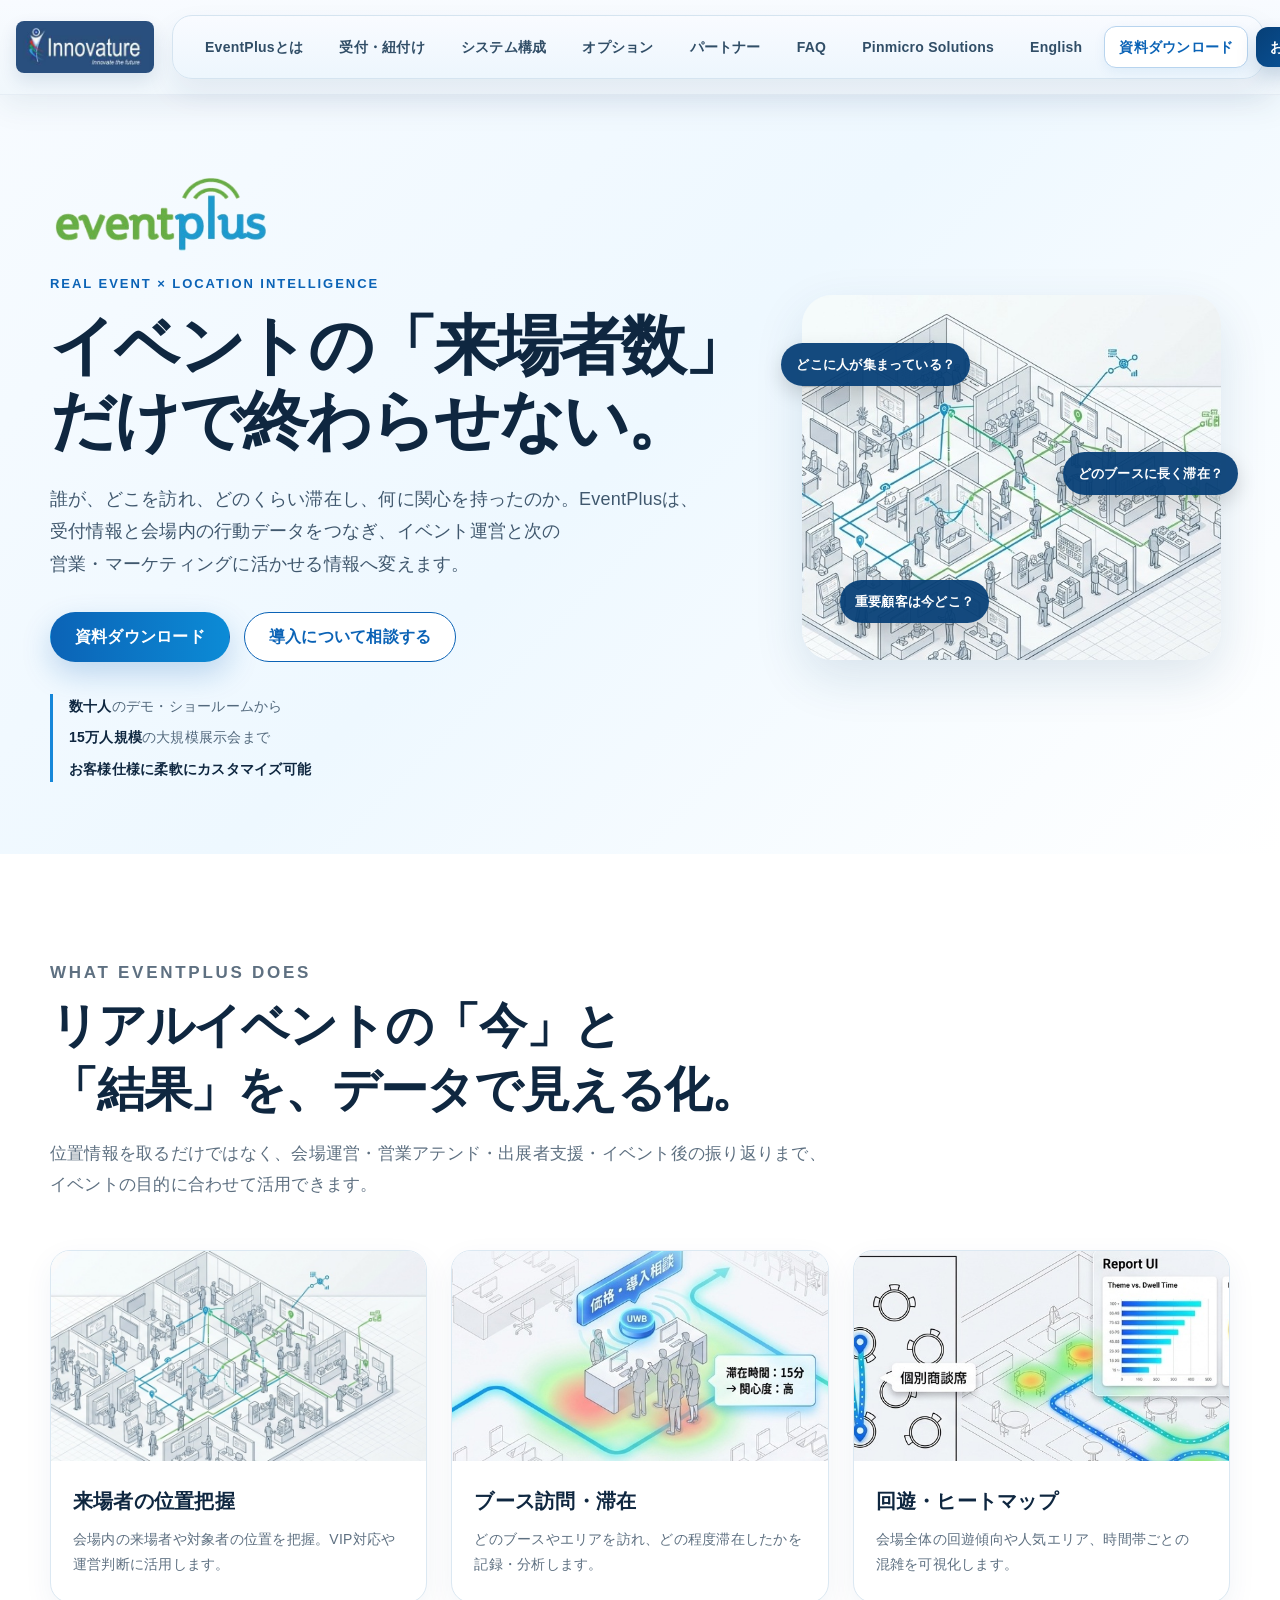
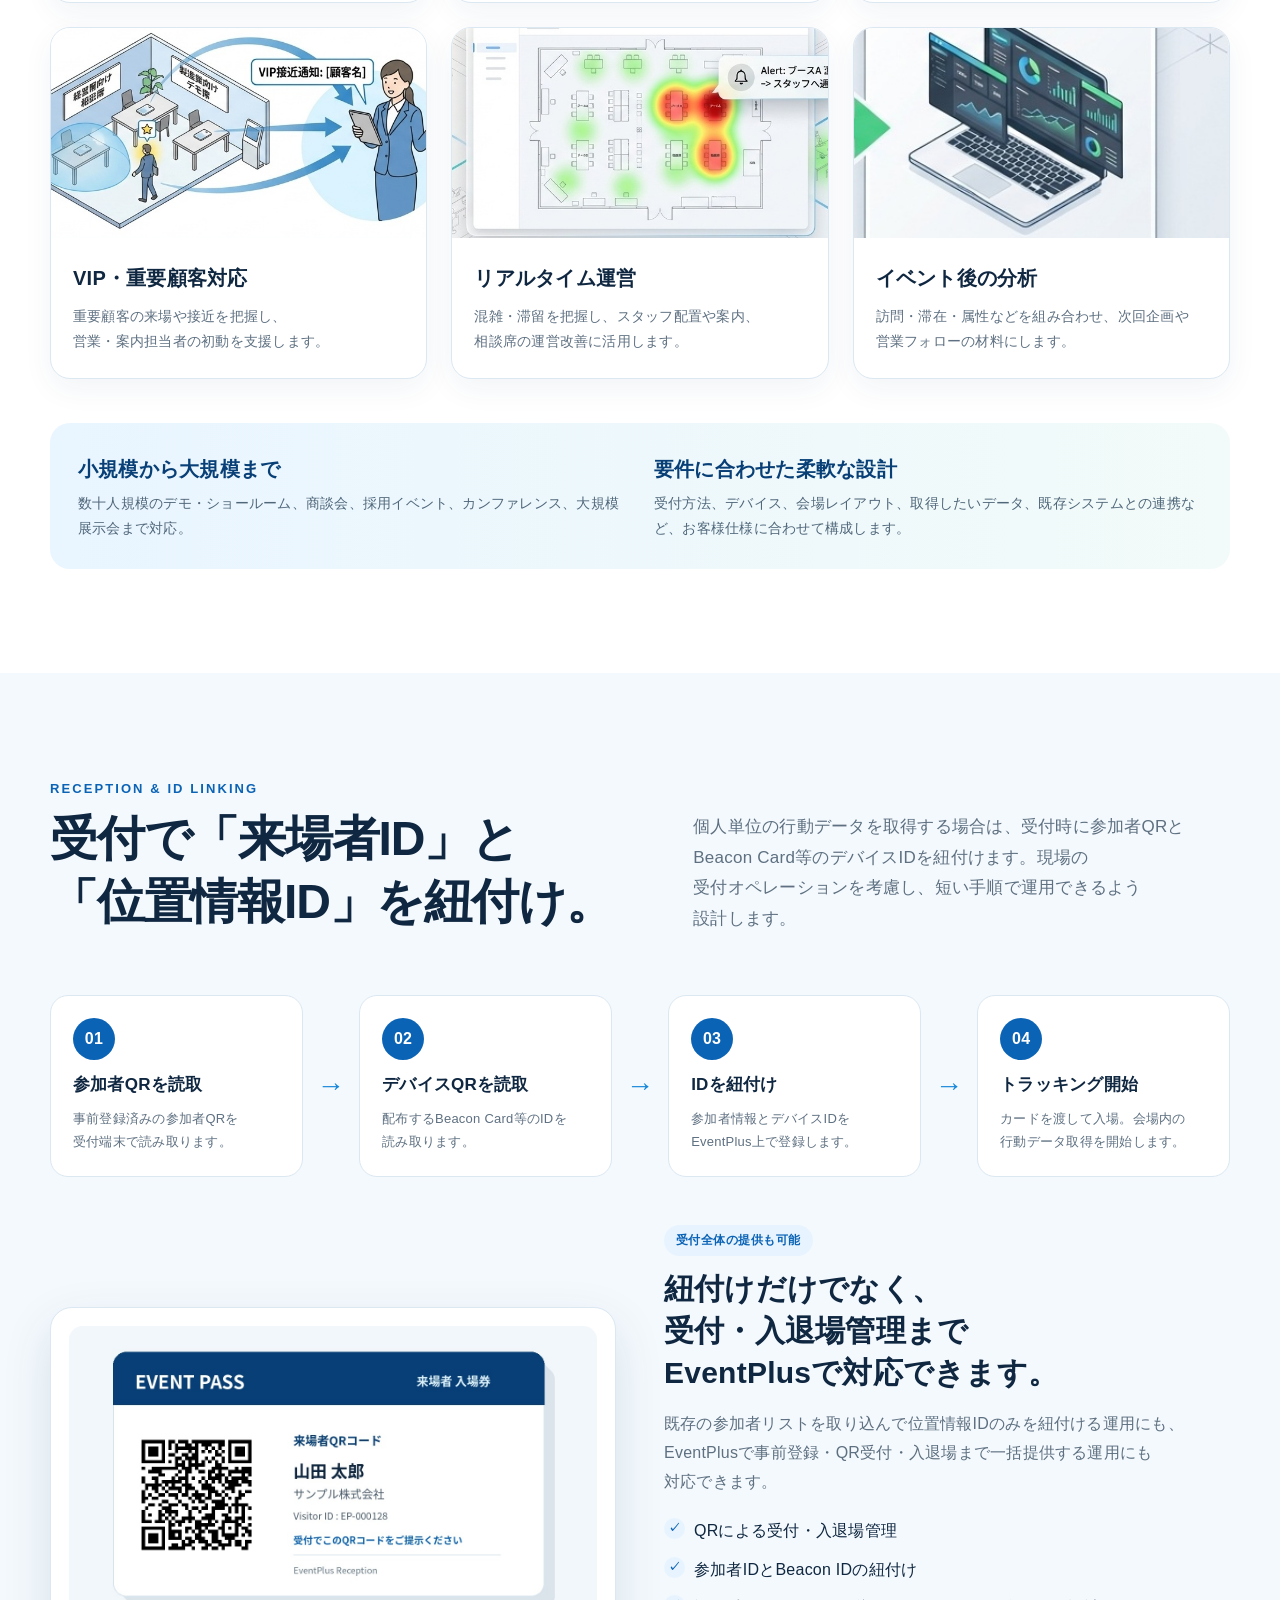
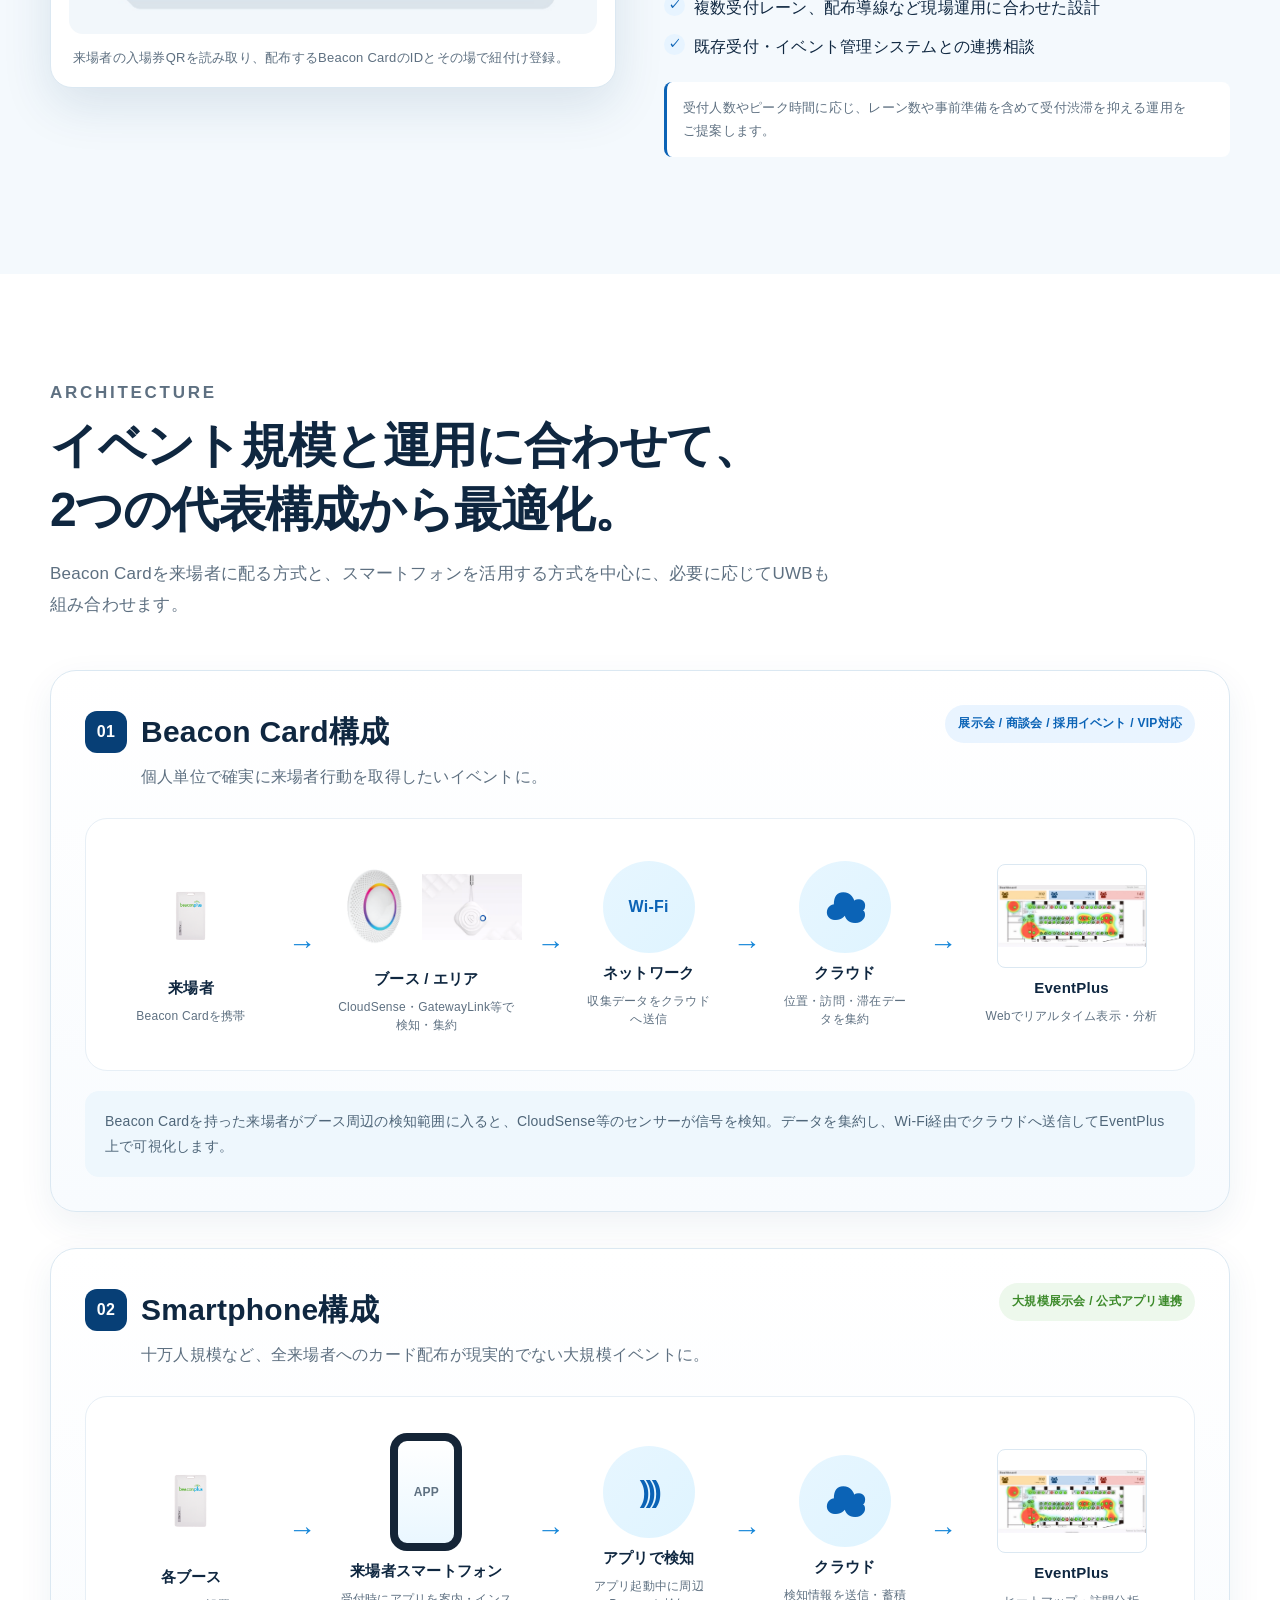
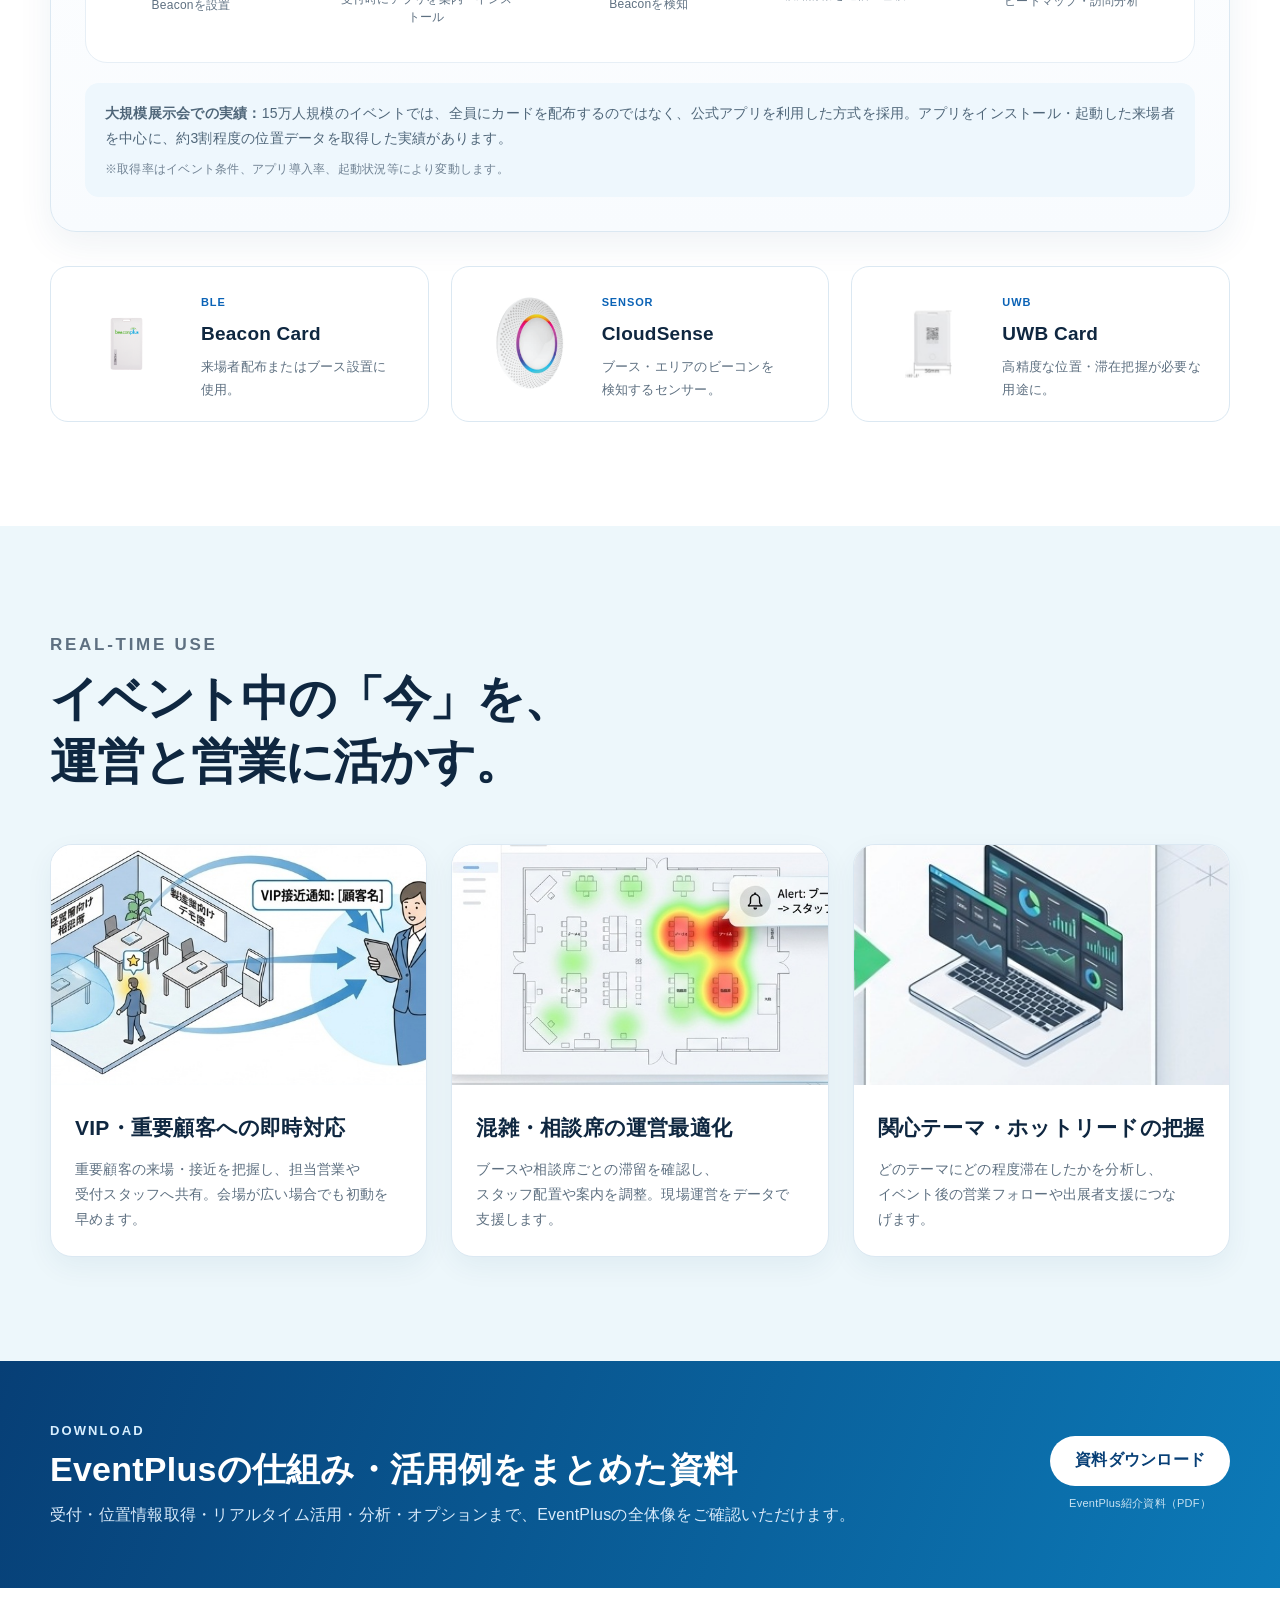
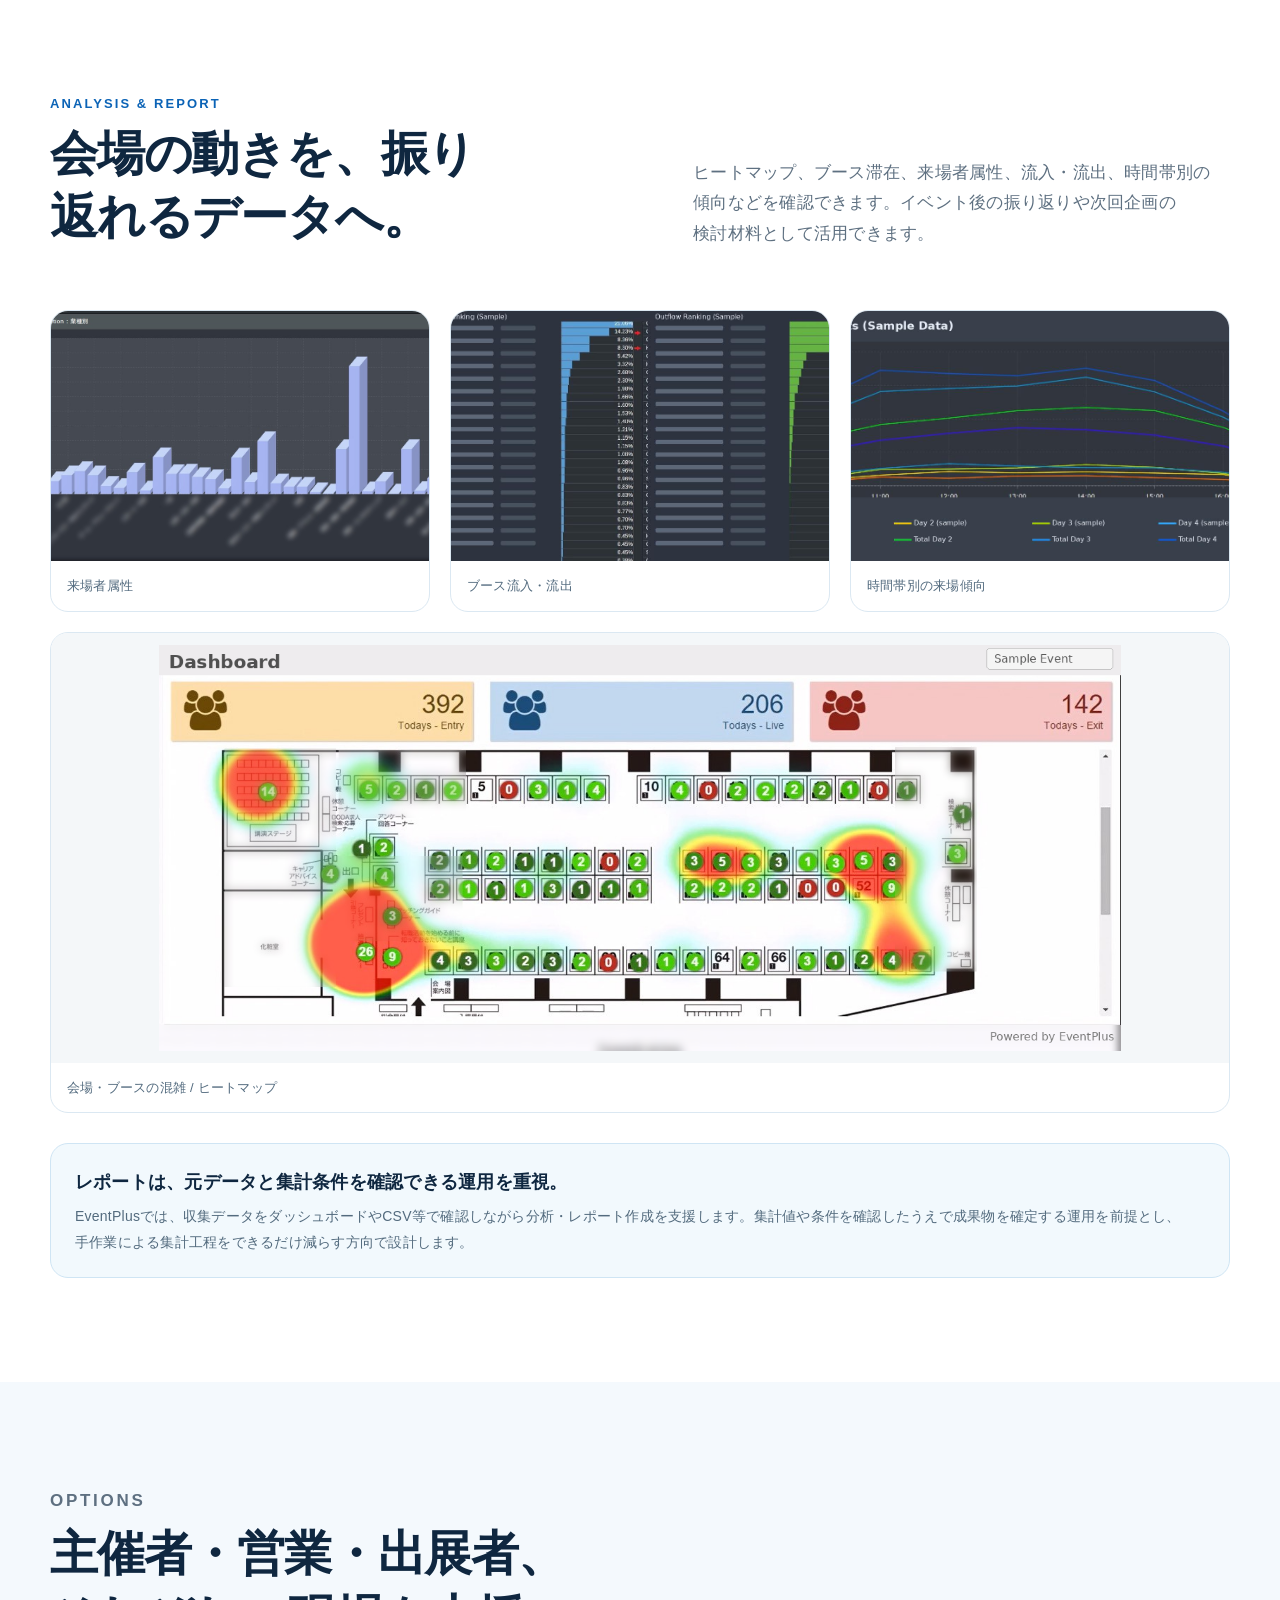
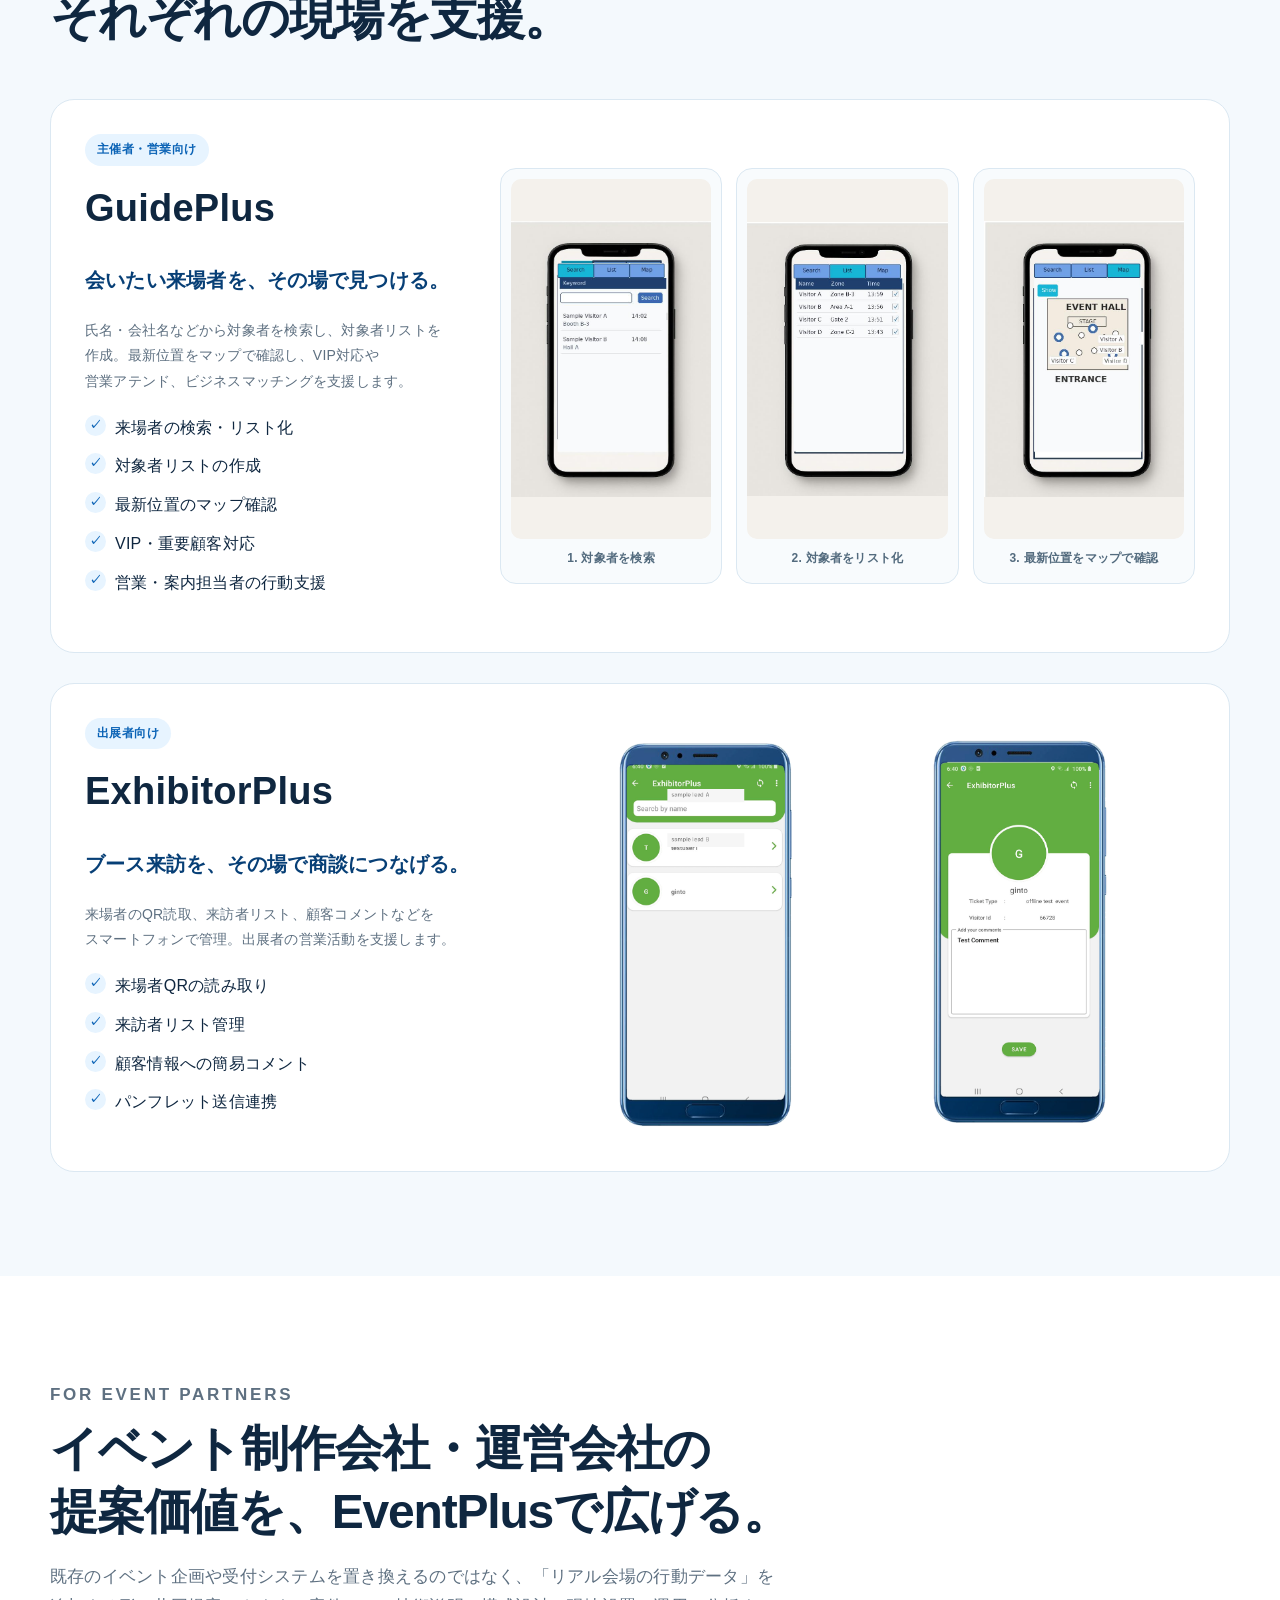
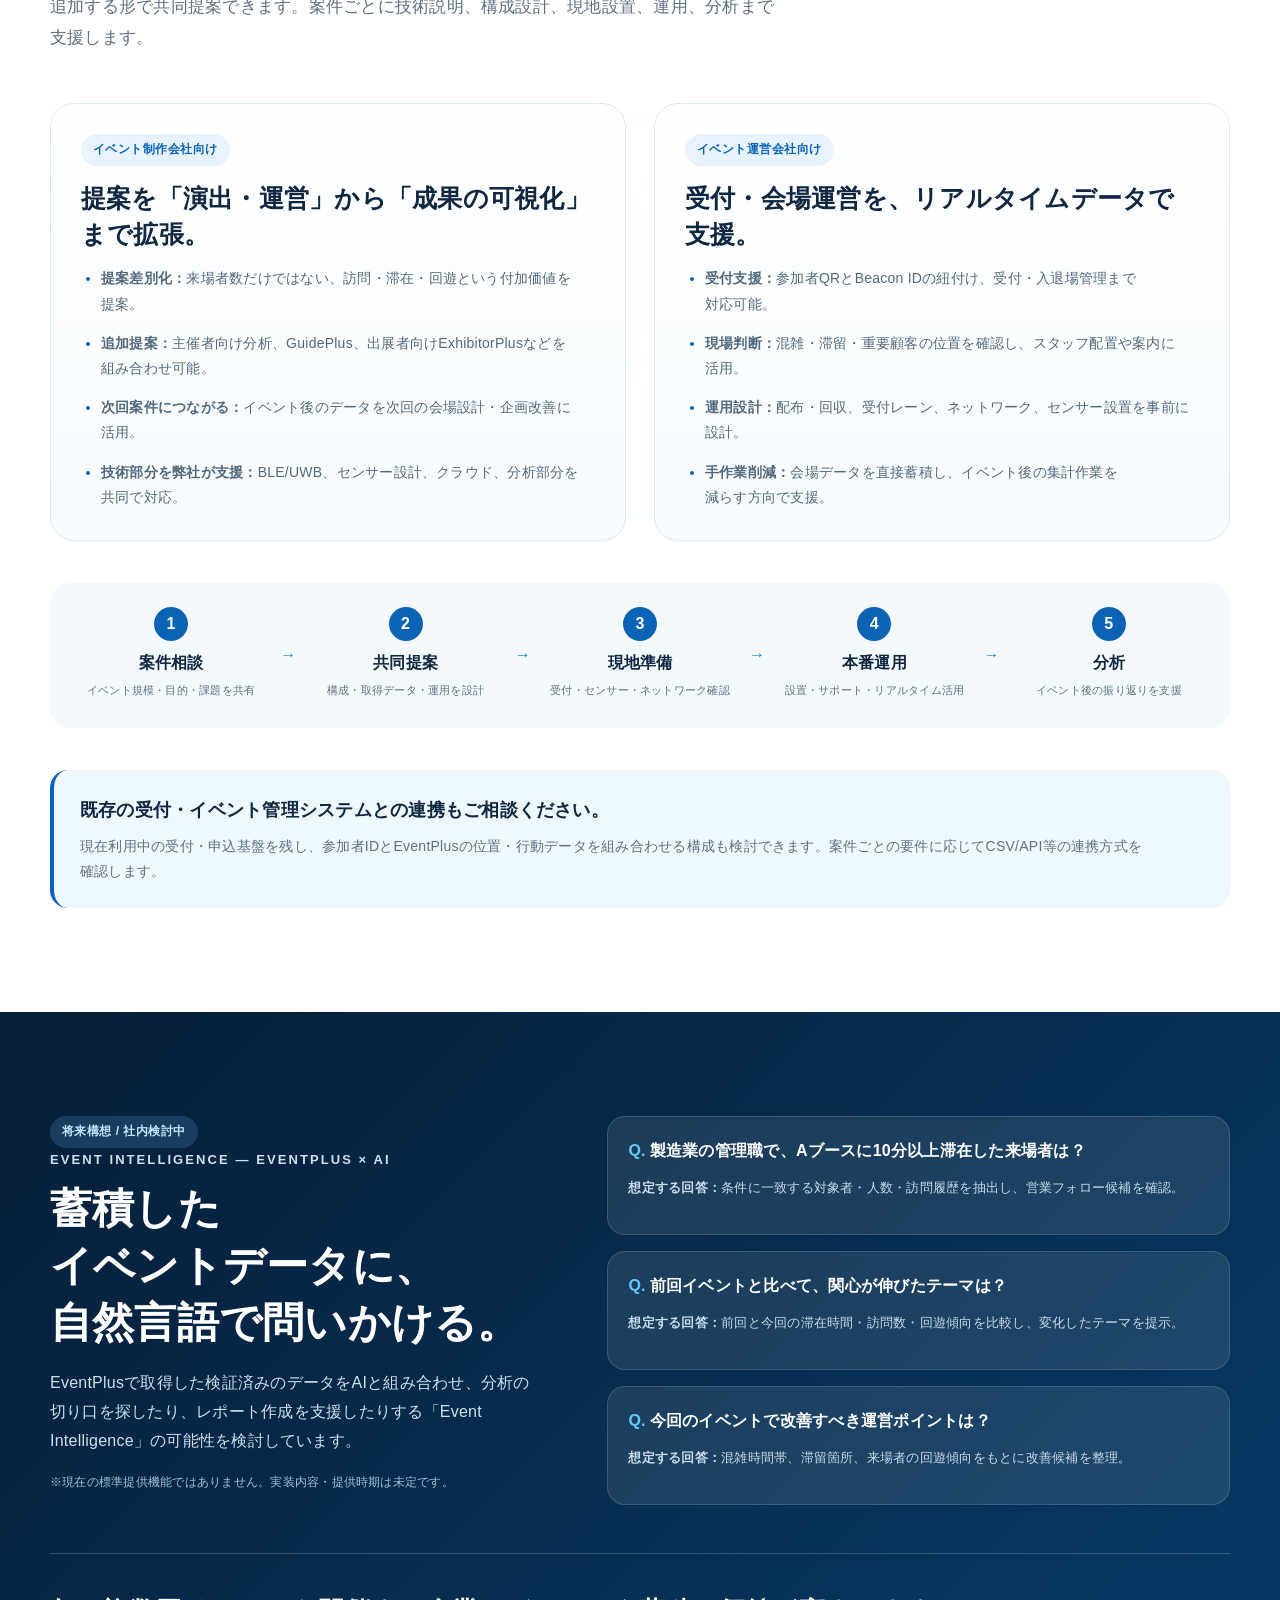
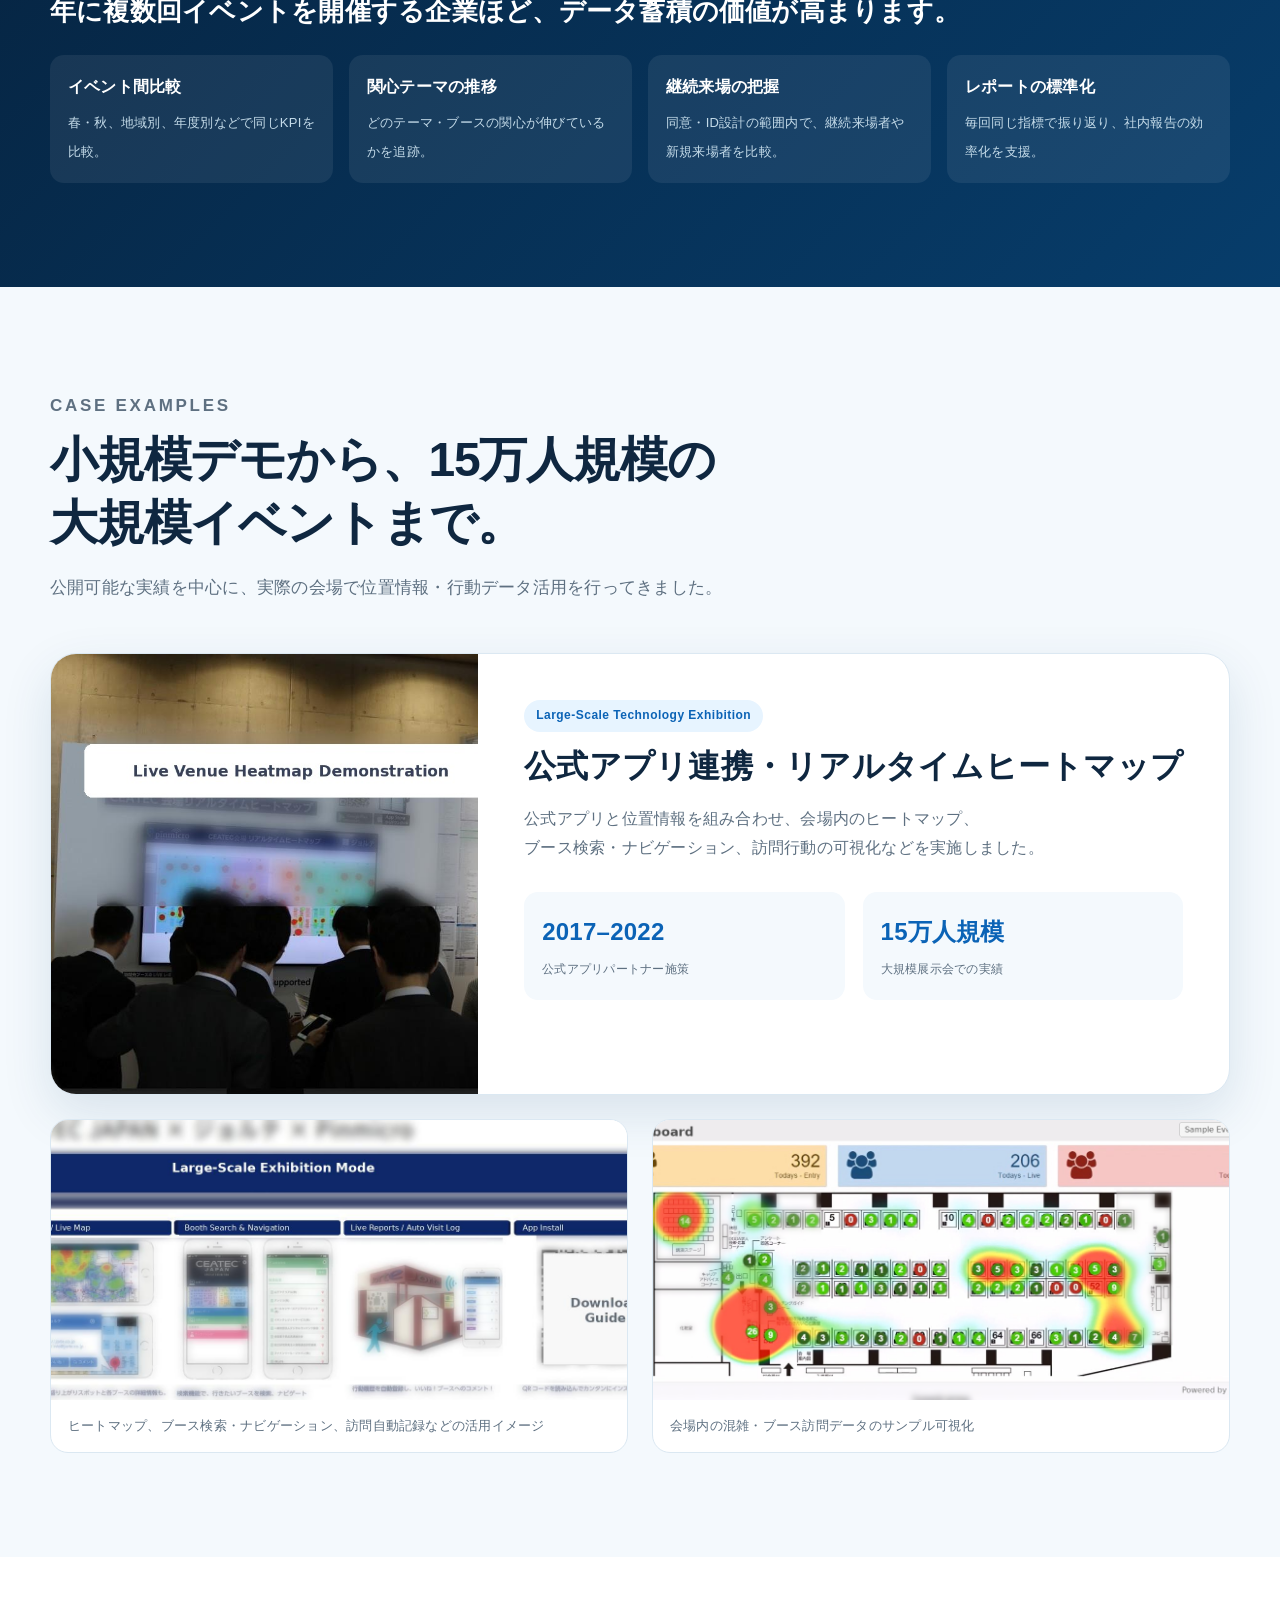
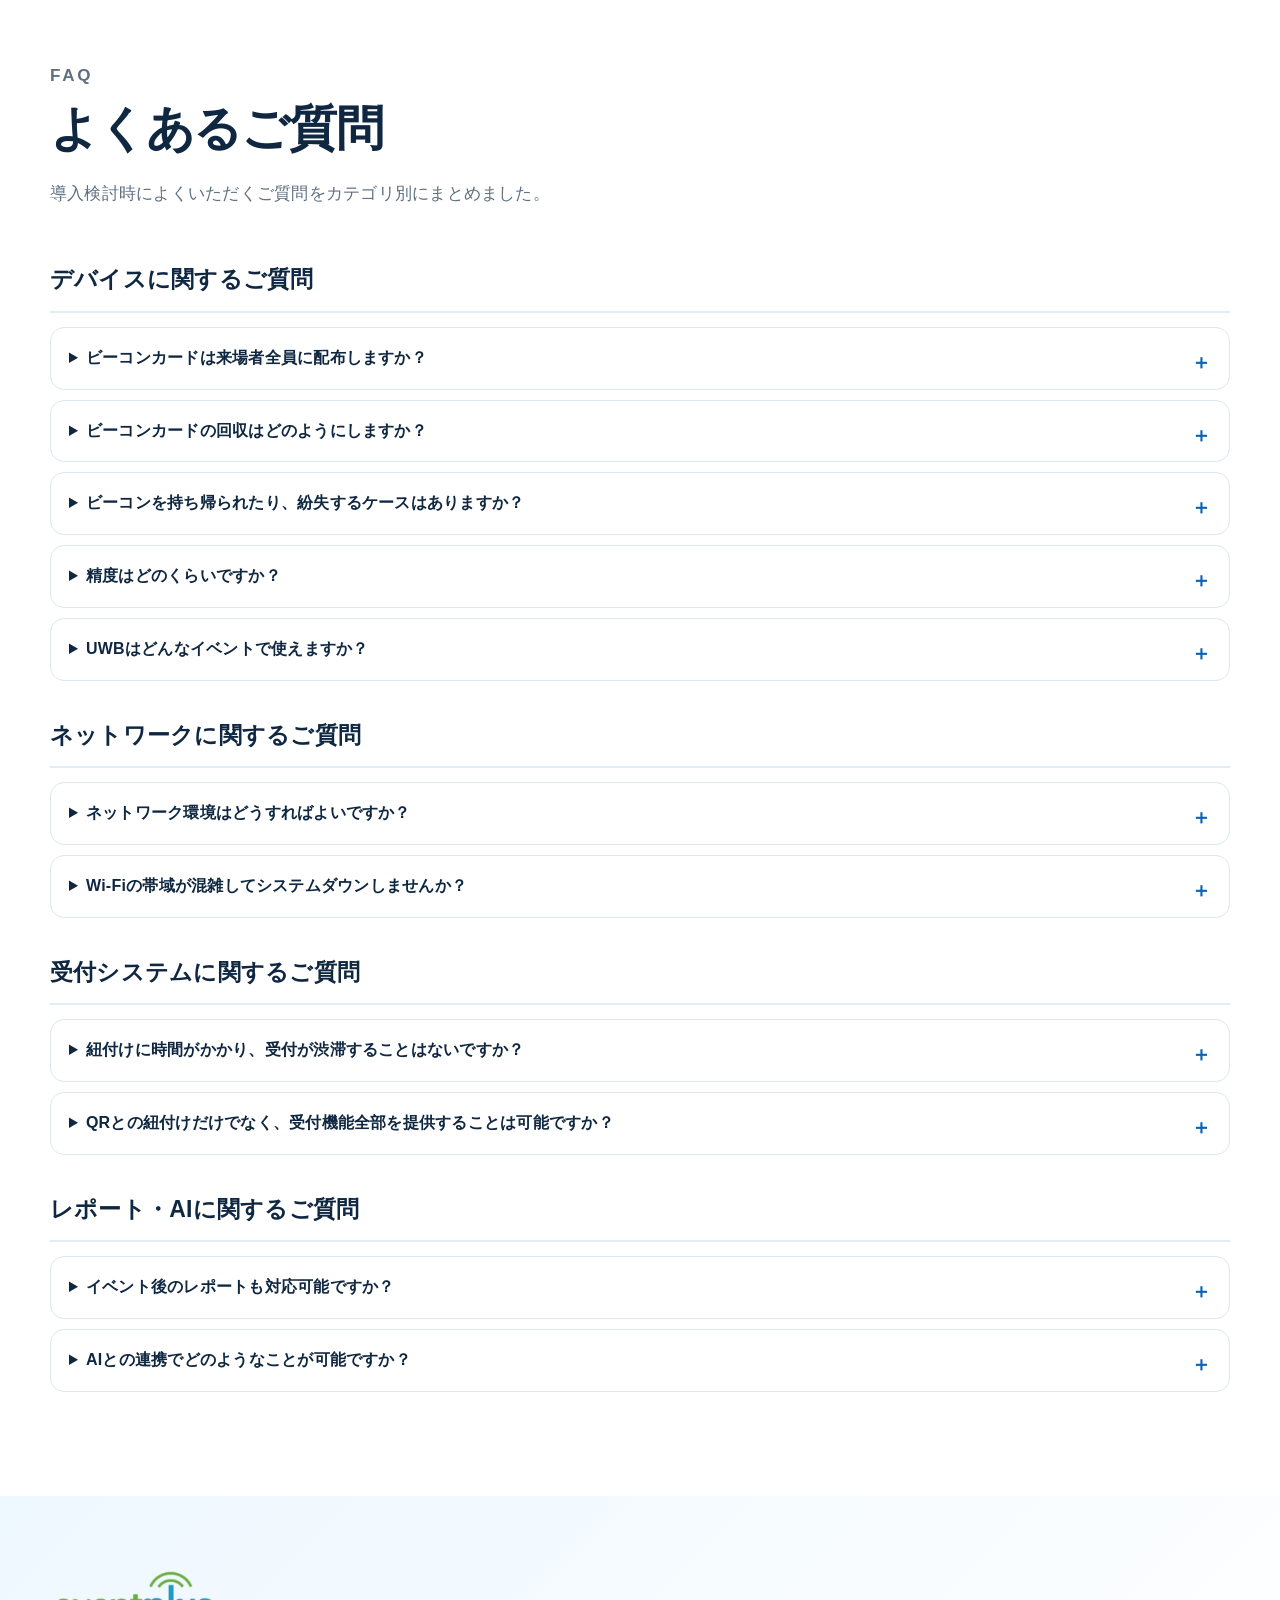
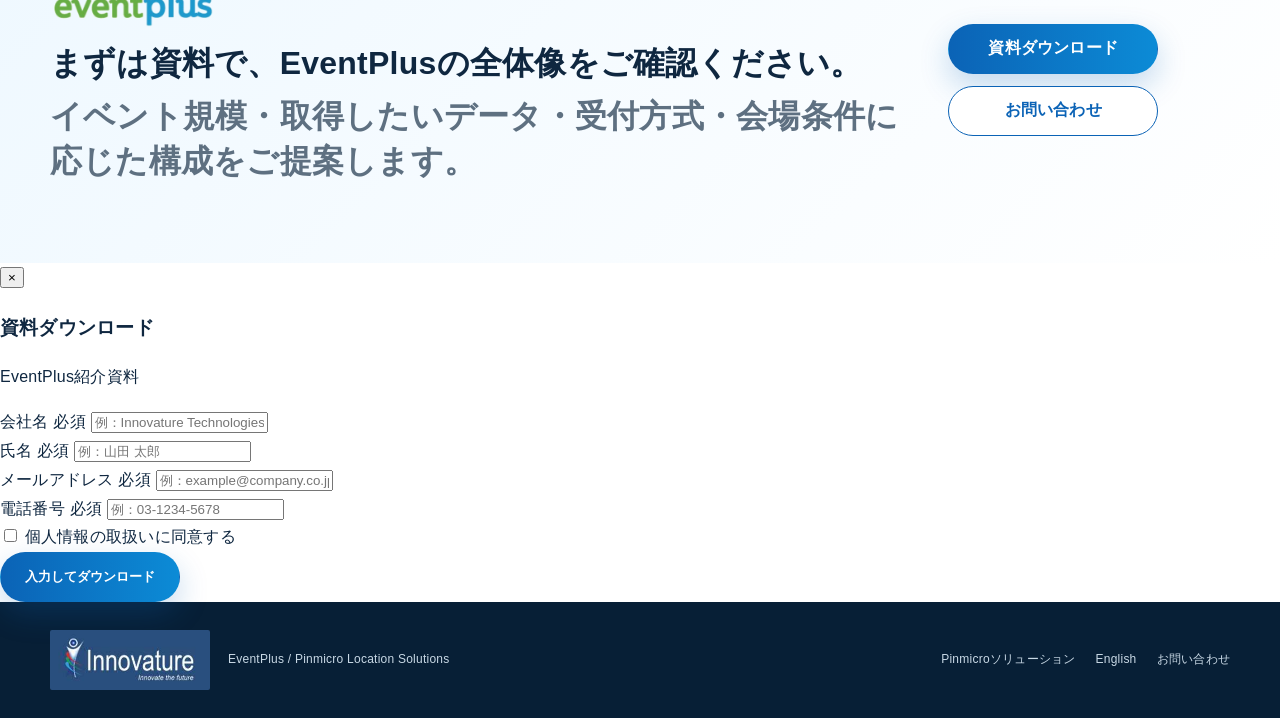
==== commit 20d29cae: "Update index.html" ====
--- a/eventplus/index.html
+++ b/eventplus/index.html
@@ -24,7 +24,11 @@
       <a href="#faq">FAQ</a>
       <a href="../">Pinmicro Solutions</a>
       <a href="en/" lang="en">English</a>
-      <a class="nav-download" href="#download">資料ダウンロード</a>
+      <a class="nav-download"
+   href="assets/eventplus_Spatial_DX.pdf"
+   download="EventPlus_Spatial_DX.pdf">
+  資料ダウンロード
+</a>
       <a class="nav-contact" href="https://innovaturetech.com/solutions-and-services-inquiries/">お問い合わせ</a>
     </nav>
   </div>
@@ -39,7 +43,11 @@
         <h1 class="hero-title"><span>イベントの「来場者数」</span><span>だけで終わらせない。</span></h1>
         <p class="hero-lead">誰が、どこを訪れ、どのくらい滞在し、何に関心を持ったのか。EventPlusは、受付情報と会場内の行動データをつなぎ、イベント運営と次の営業・マーケティングに活かせる情報へ変えます。</p>
         <div class="hero-actions">
-          <a class="button primary" href="#download">資料ダウンロード</a>
+         <a class="button primary"
+   href="assets/eventplus_Spatial_DX.pdf"
+   download="EventPlus_Spatial_DX.pdf">
+  資料ダウンロード
+</a>
           <a class="button secondary" href="https://innovaturetech.com/solutions-and-services-inquiries/">導入について相談する</a>
         </div>
         <div class="hero-proof">
@@ -218,10 +226,9 @@
     <div class="container download-grid">
       <div><p class="section-kicker light">DOWNLOAD</p><h2>EventPlusの仕組み・活用例をまとめた資料</h2><p>受付・位置情報取得・リアルタイム活用・分析・オプションまで、EventPlusの全体像をご確認いただけます。</p></div>
       <div class="download-action">
-<a class="button white download-btn"
-   href="#"
-   data-pdf="assets/eventplus_Spatial_DX.pdf"
-   data-title="EventPlus紹介資料">
+<a class="button white"
+   href="assets/eventplus_Spatial_DX.pdf"
+   download="EventPlus_Spatial_DX.pdf">
   資料ダウンロード
 </a>
   <small>EventPlus紹介資料（PDF）</small>
@@ -423,8 +430,14 @@
 
   <section class="final-download">
     <div class="container final-download-grid">
-      <div><img src="assets/eventplus-logo-transparent.png?v=6" alt="EventPlus" /><h2>まずは資料で、EventPlusの全体像をご確認ください。</h2><p>イベント規模・取得したいデータ・受付方式・会場条件に応じた構成をご提案します。</p></div>
-      <div><a class="button primary large" href="#download">資料ダウンロード</a><a class="button secondary large" href="https://innovaturetech.com/solutions-and-services-inquiries/">お問い合わせ</a></div>
+      <div><img src="assets/eventplus-logo-transparent.png?v=6" alt="EventPlus" /><h2>まずは資料で、EventPlusの全体像をご確認ください。<h2><p>イベント規模・取得したいデータ・受付方式・会場条件に応じた構成をご提案します。</p></div>
+      <div>
+        <a class="button primary large"
+   href="assets/eventplus_Spatial_DX.pdf"
+   download="EventPlus_Spatial_DX.pdf">
+  資料ダウンロード
+</a>
+        <a class="button secondary large" href="https://innovaturetech.com/solutions-and-services-inquiries/">お問い合わせ</a></div>
     </div>
   </section>
 </main>
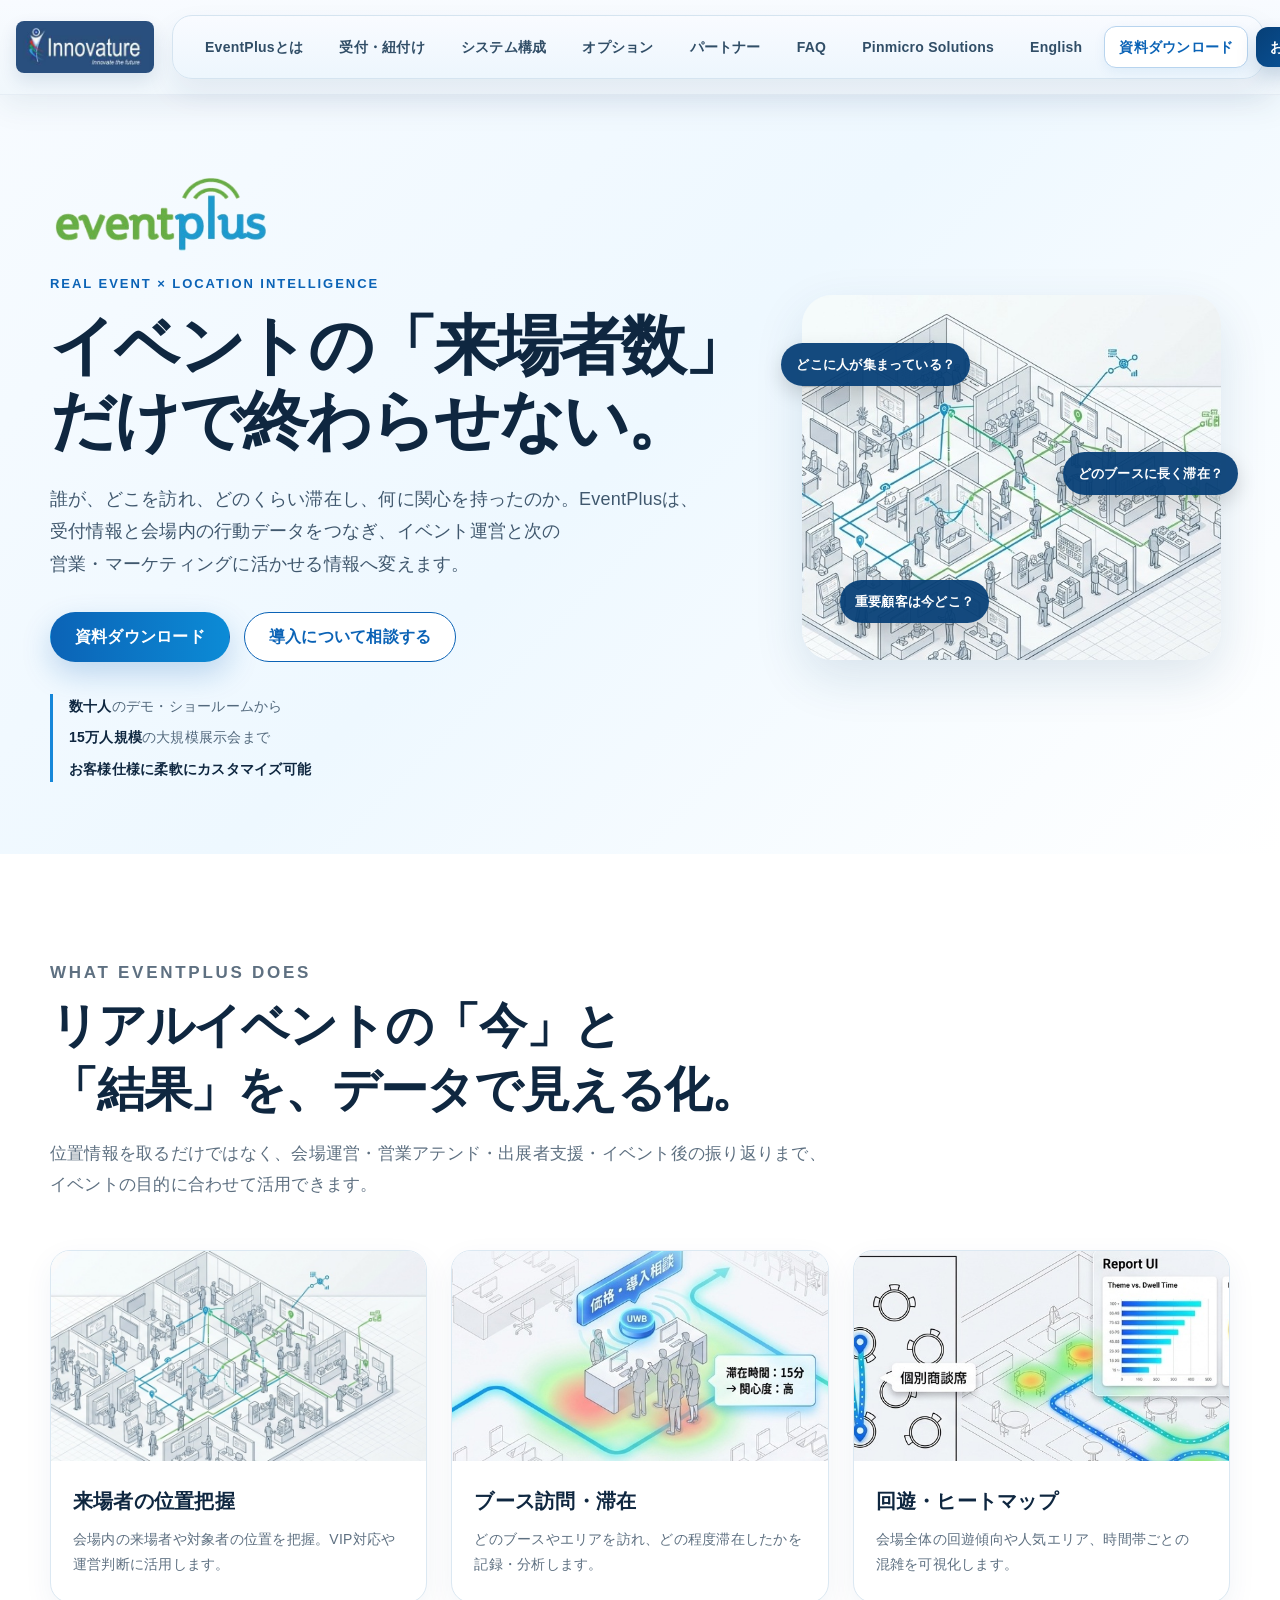
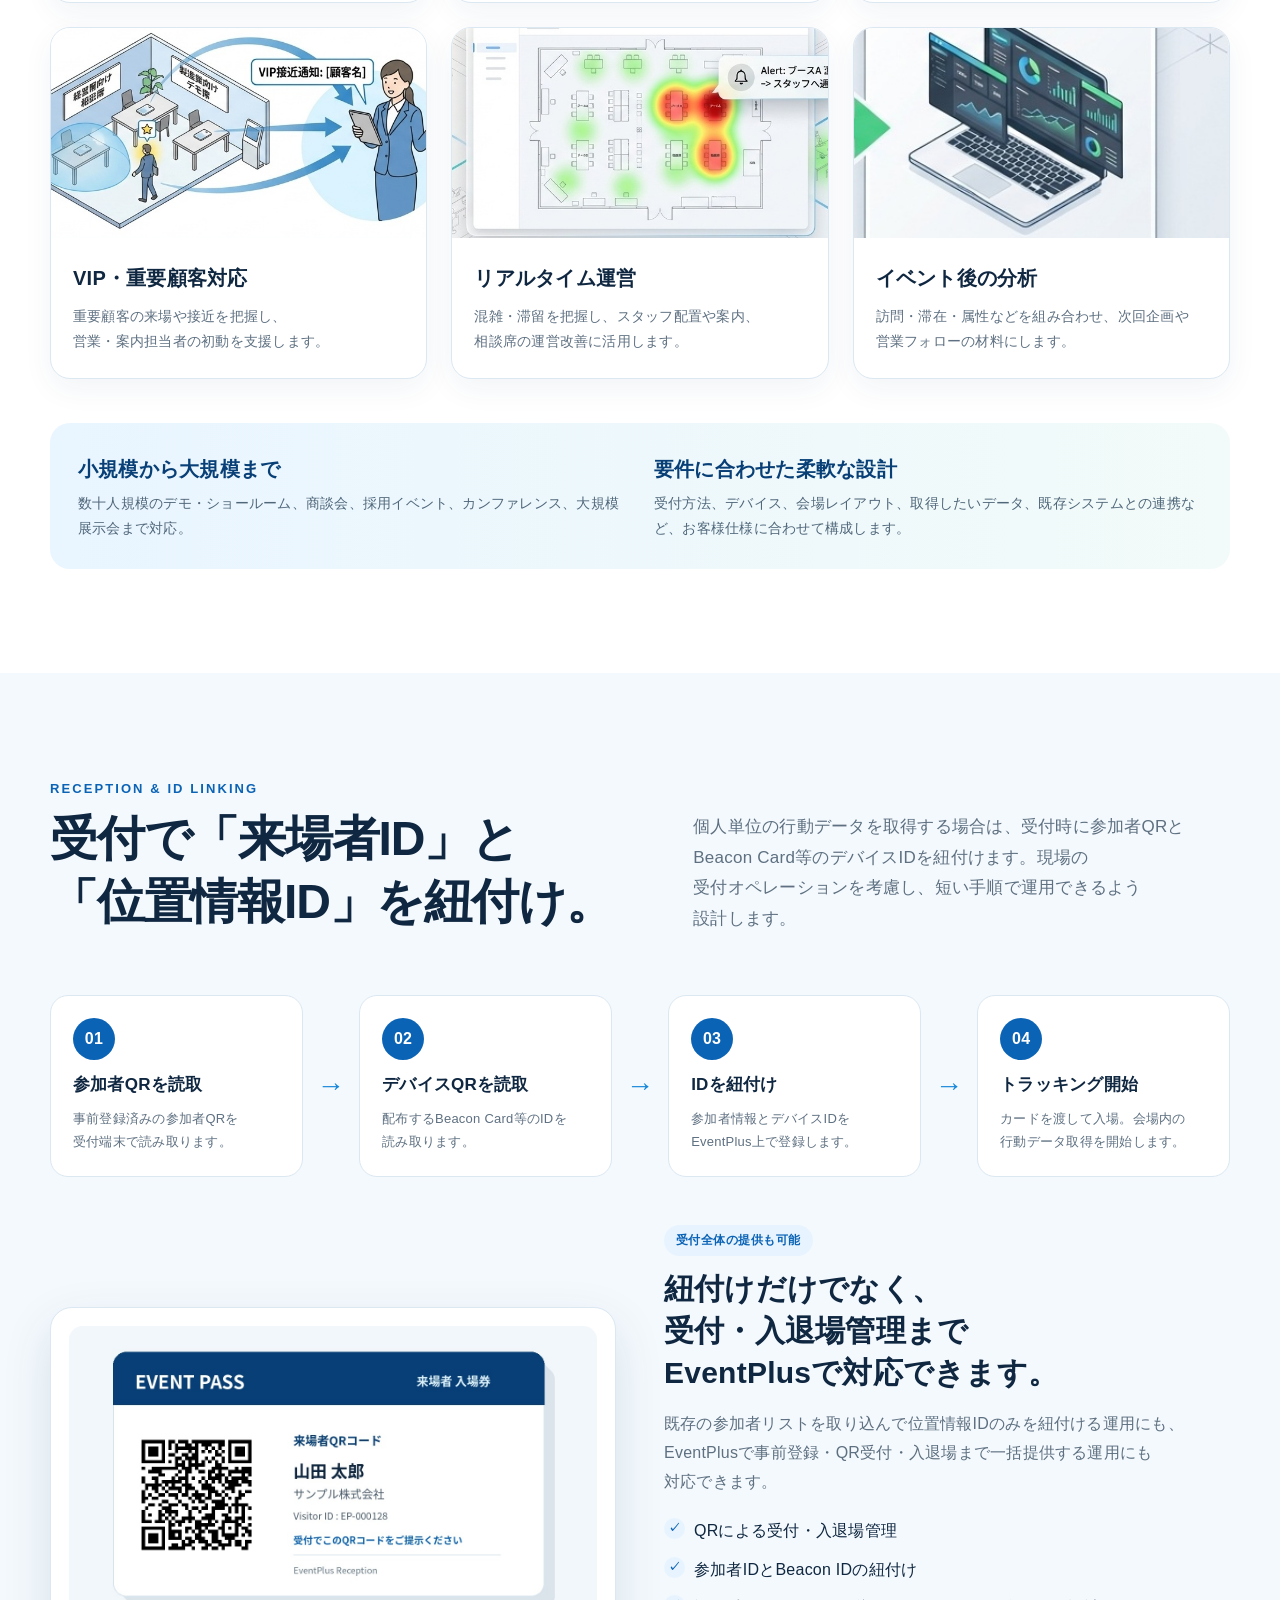
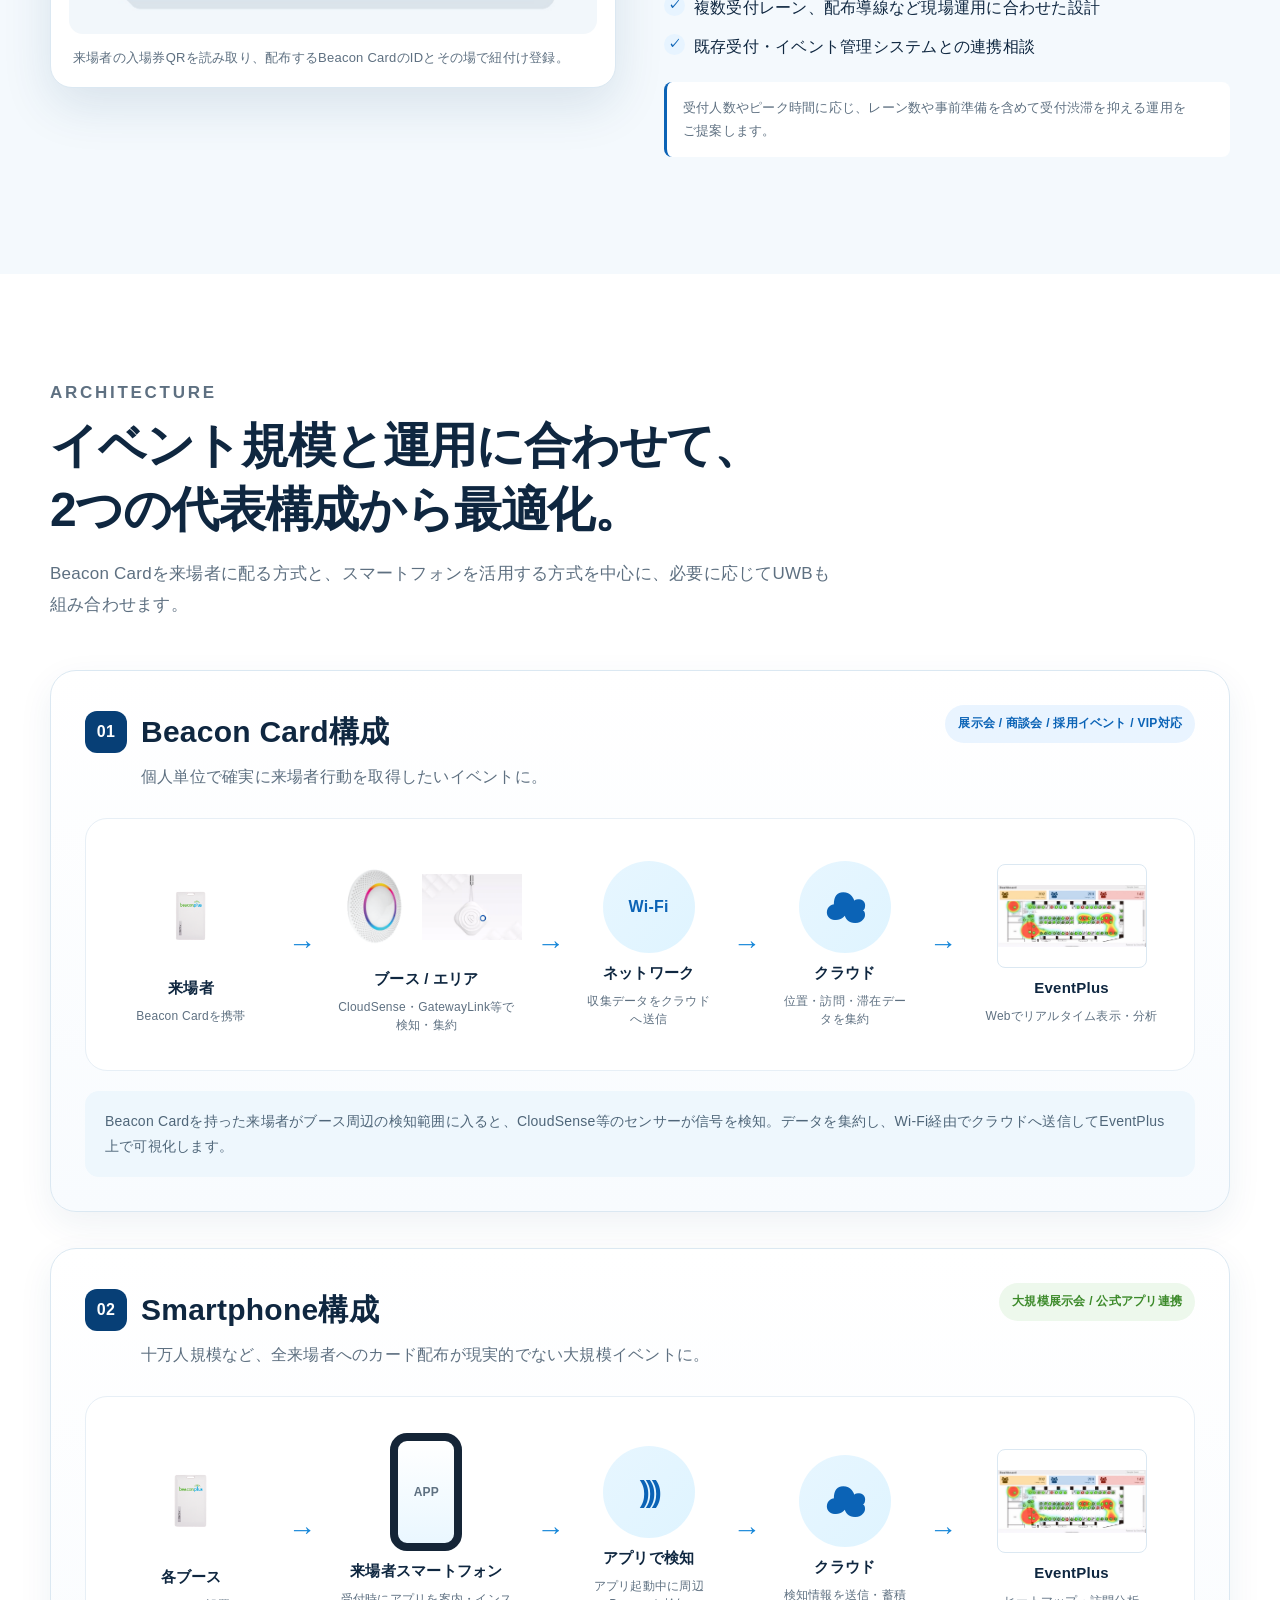
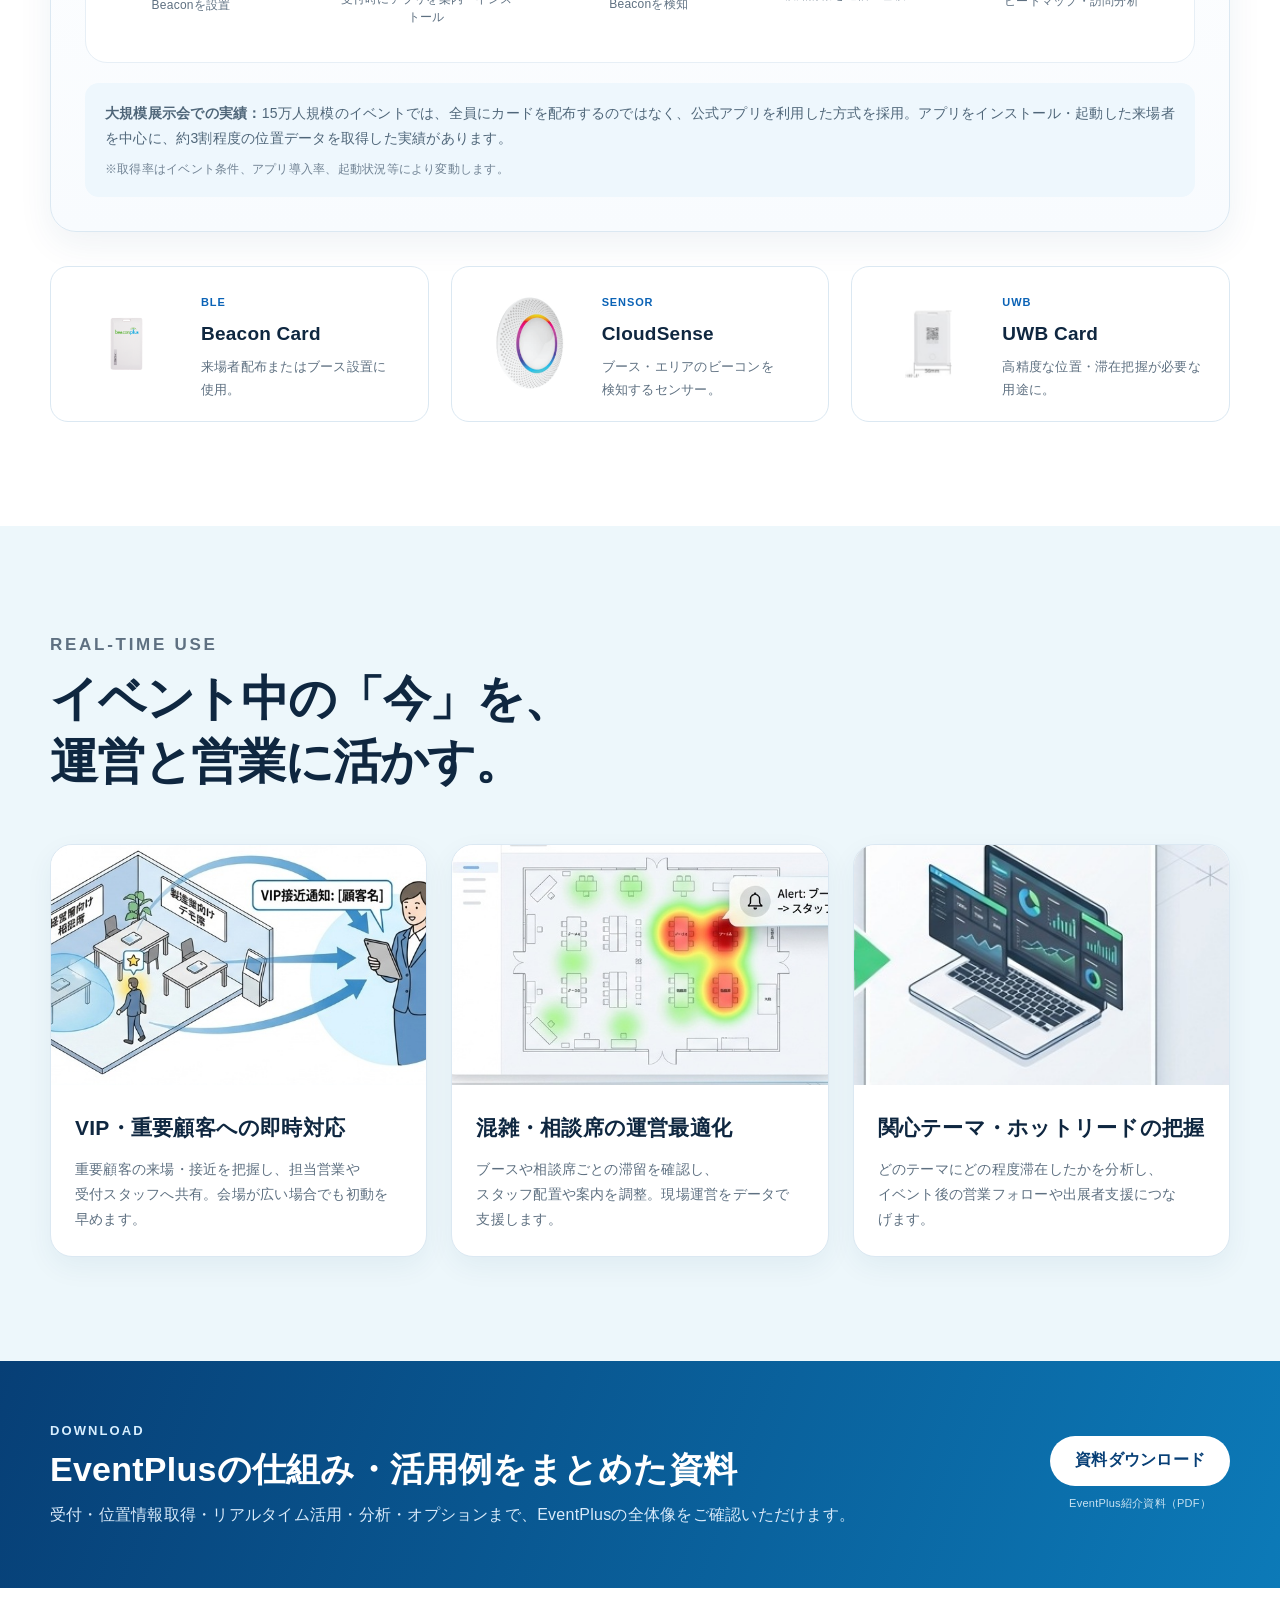
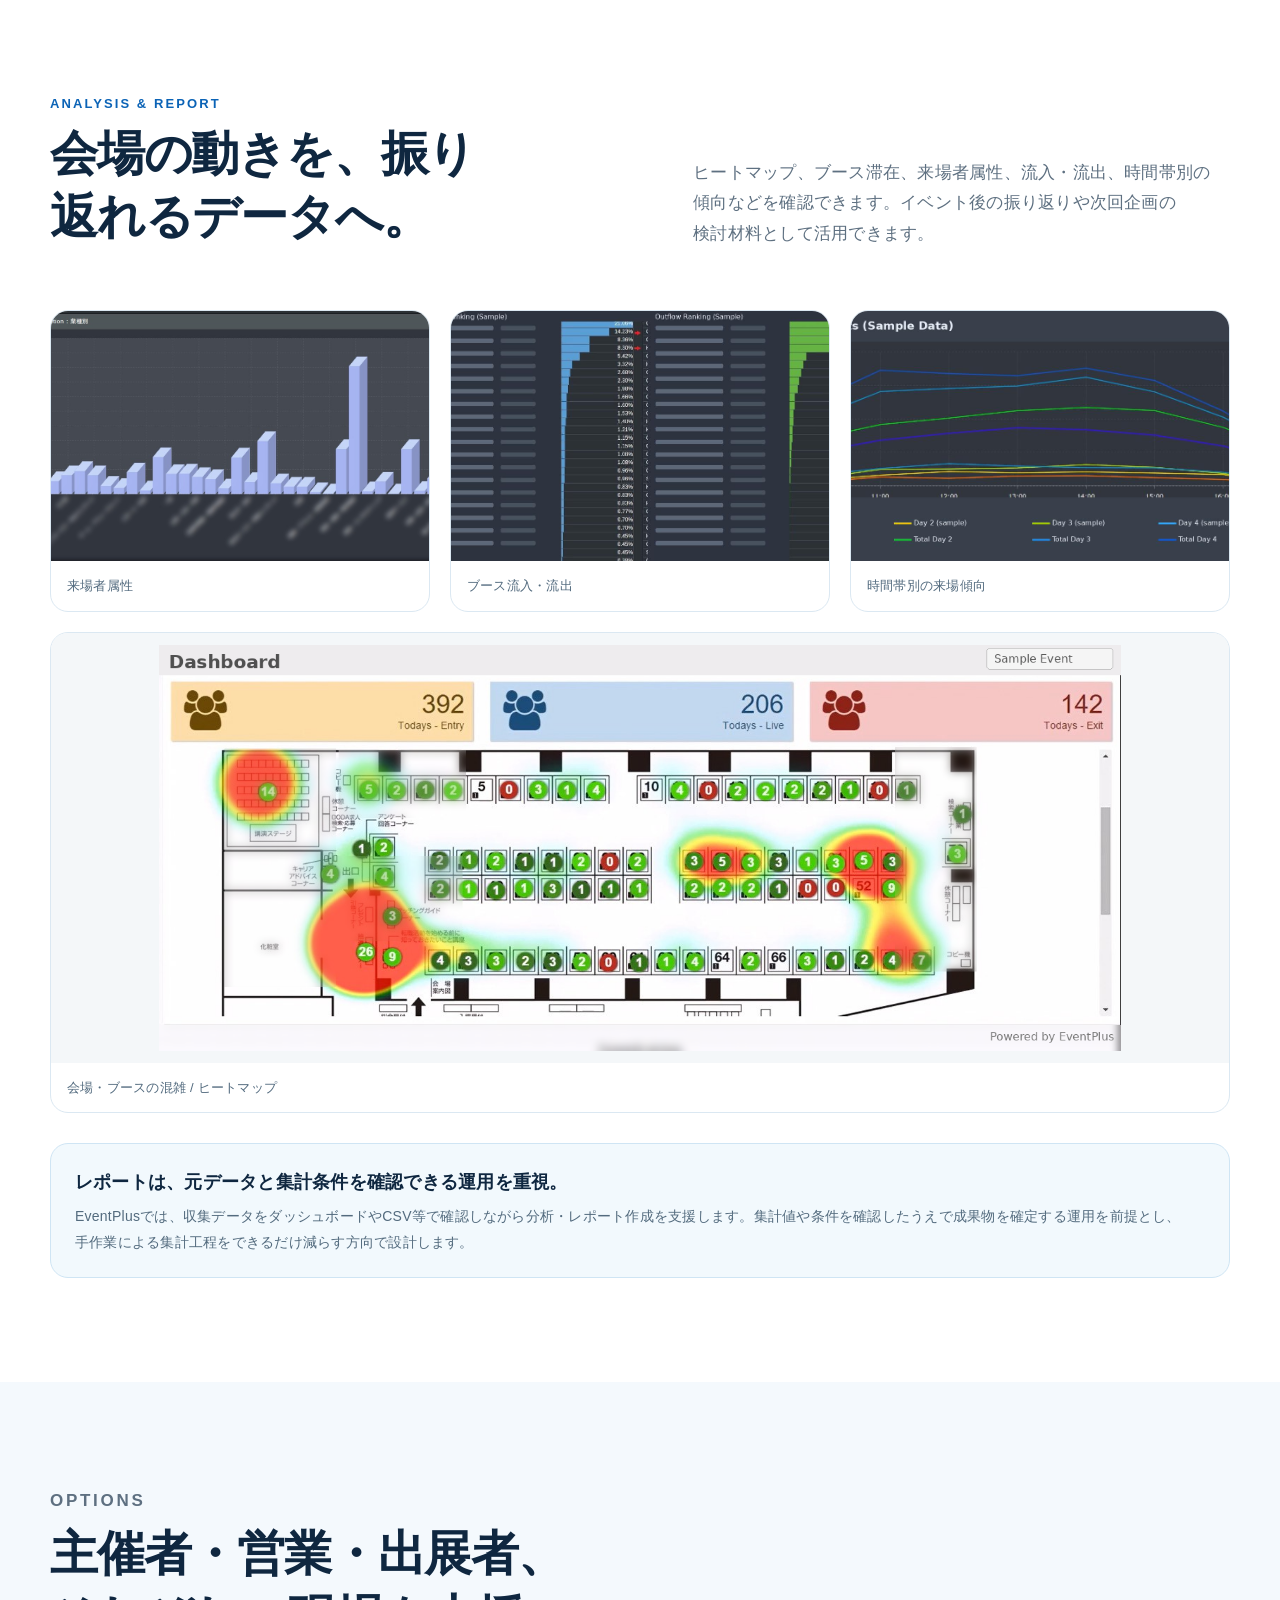
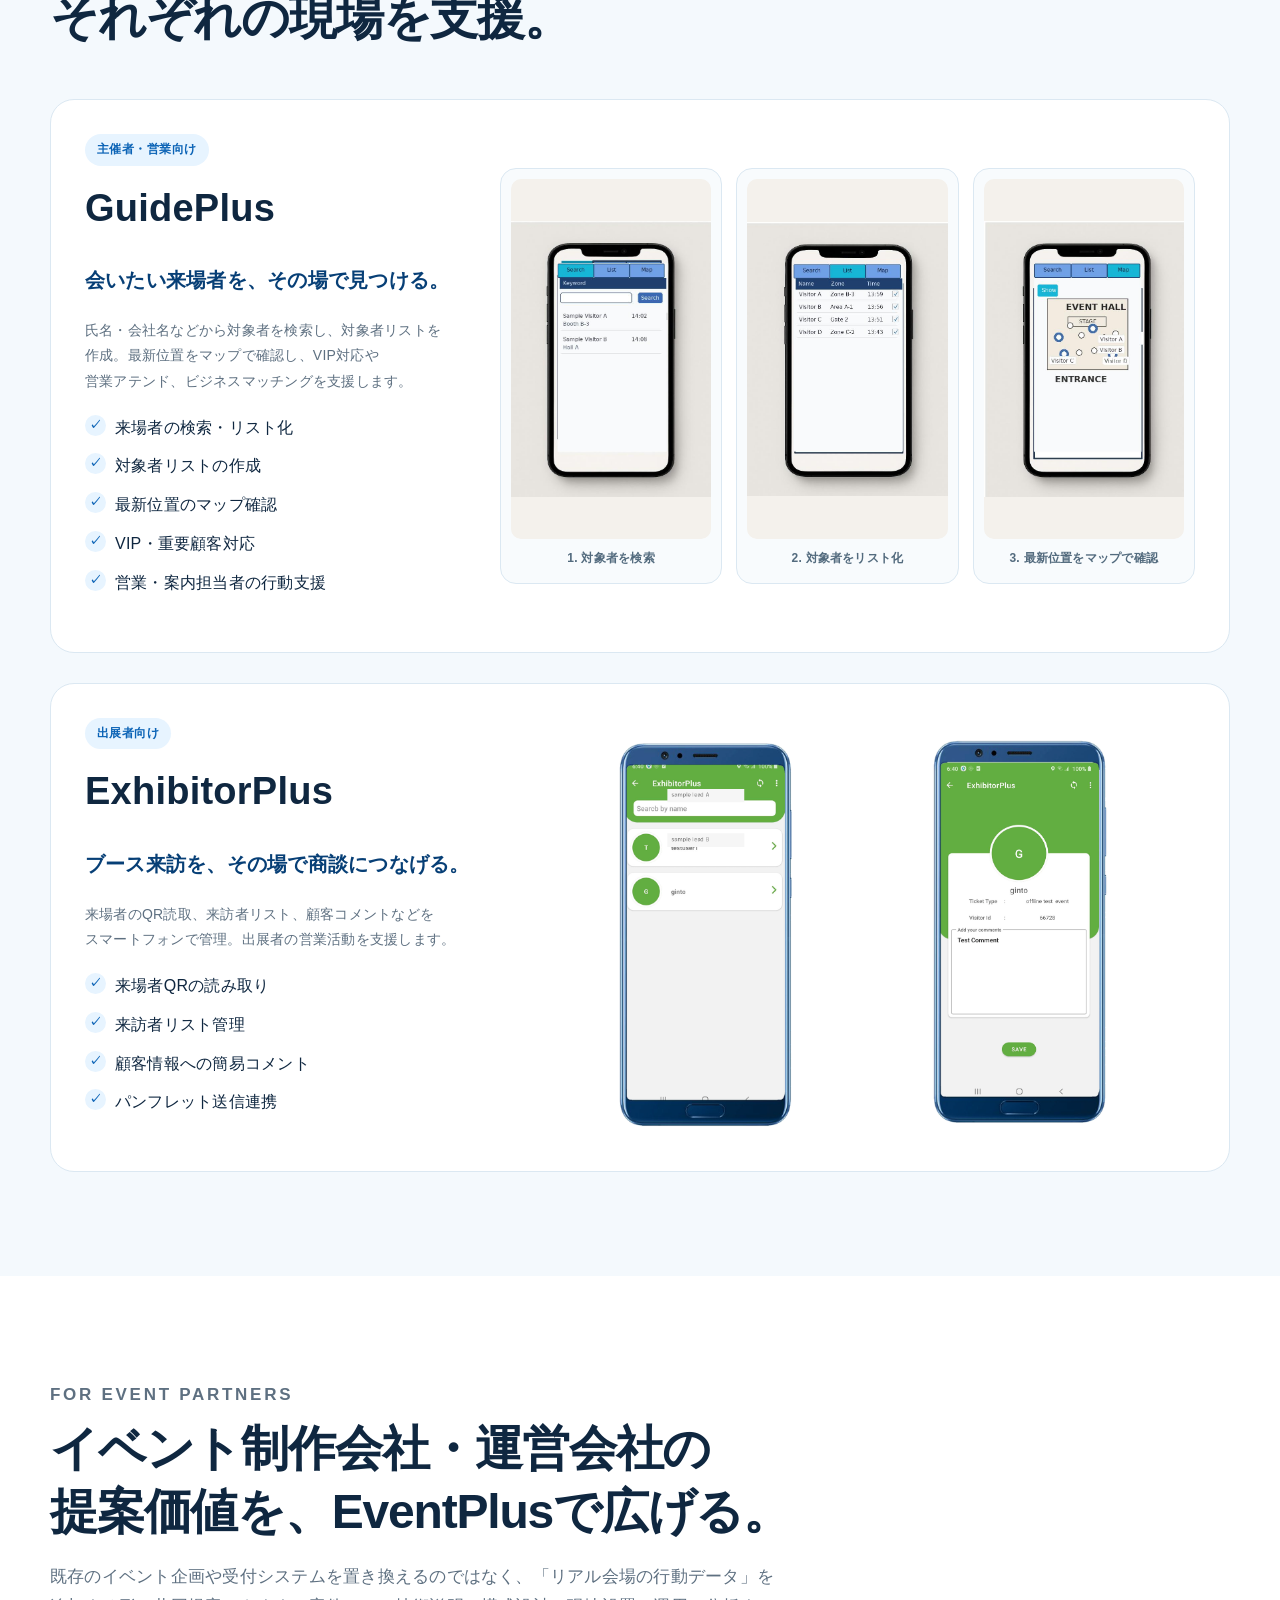
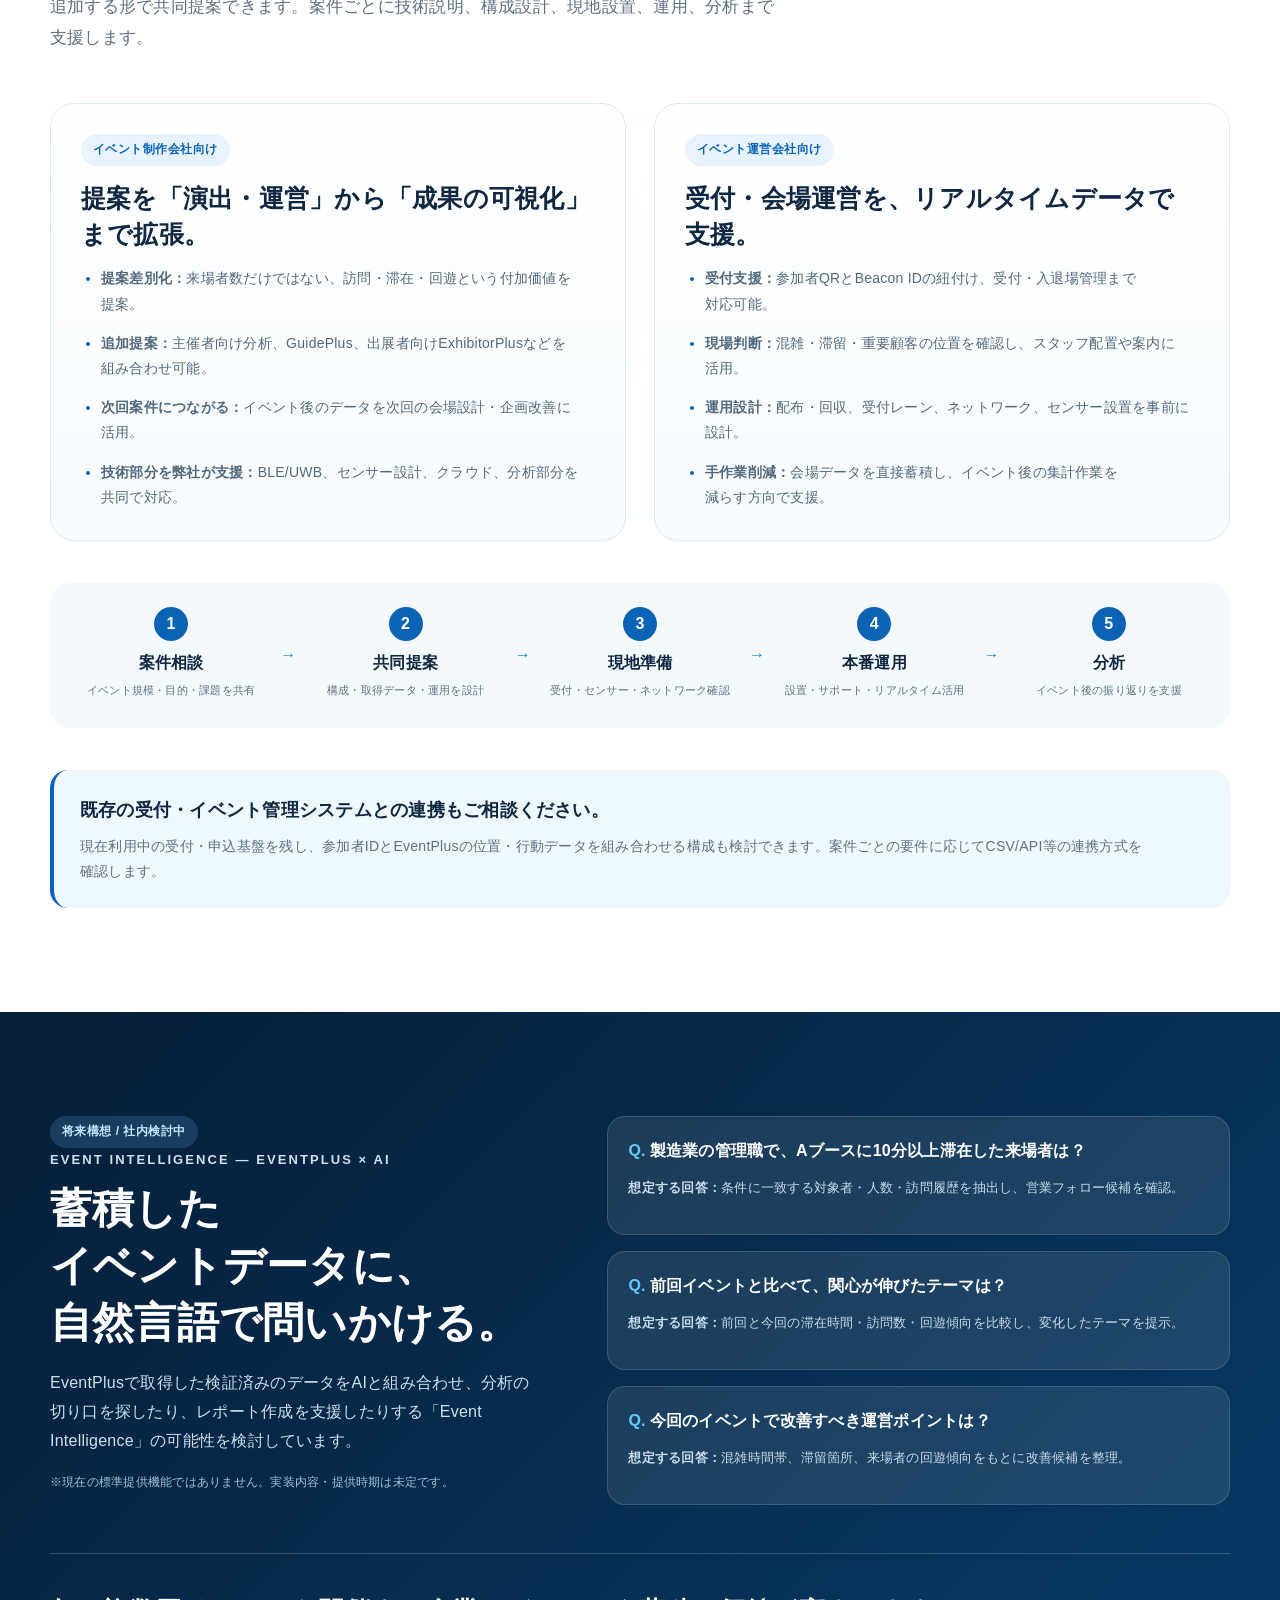
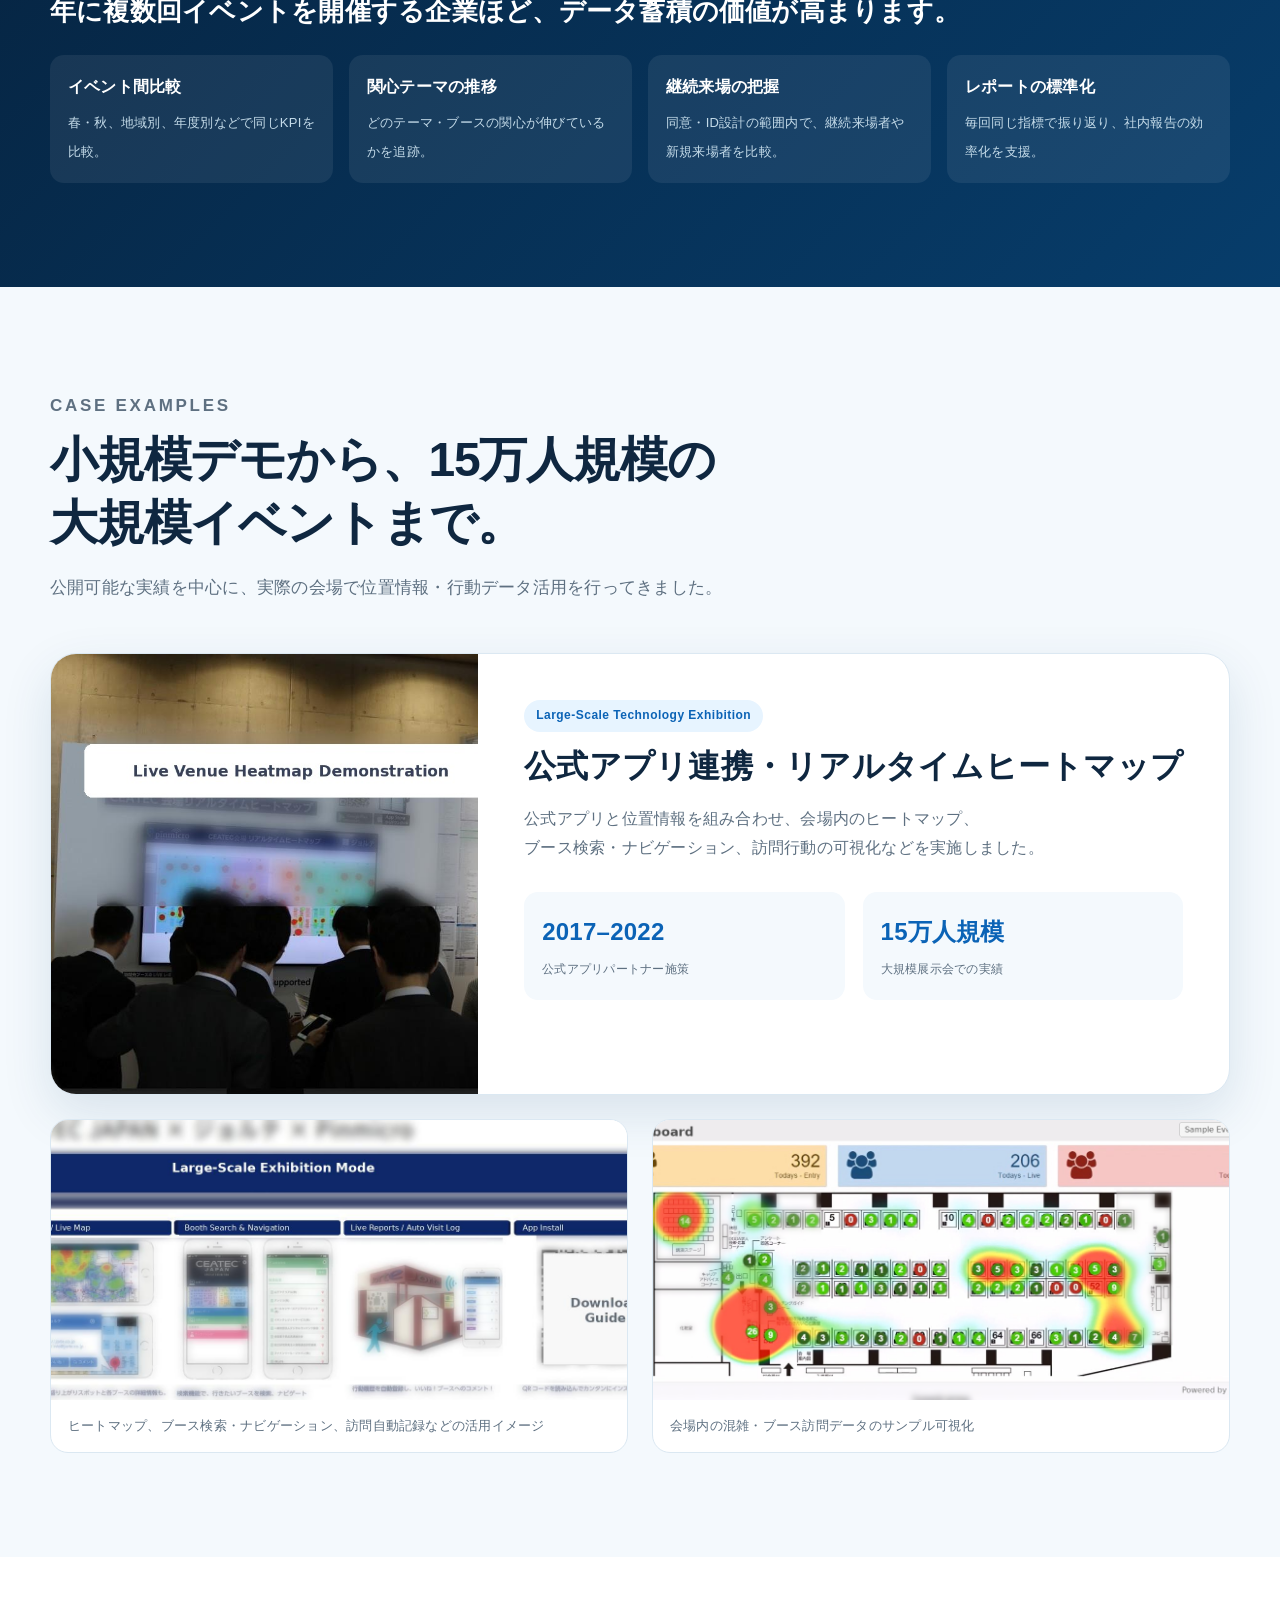
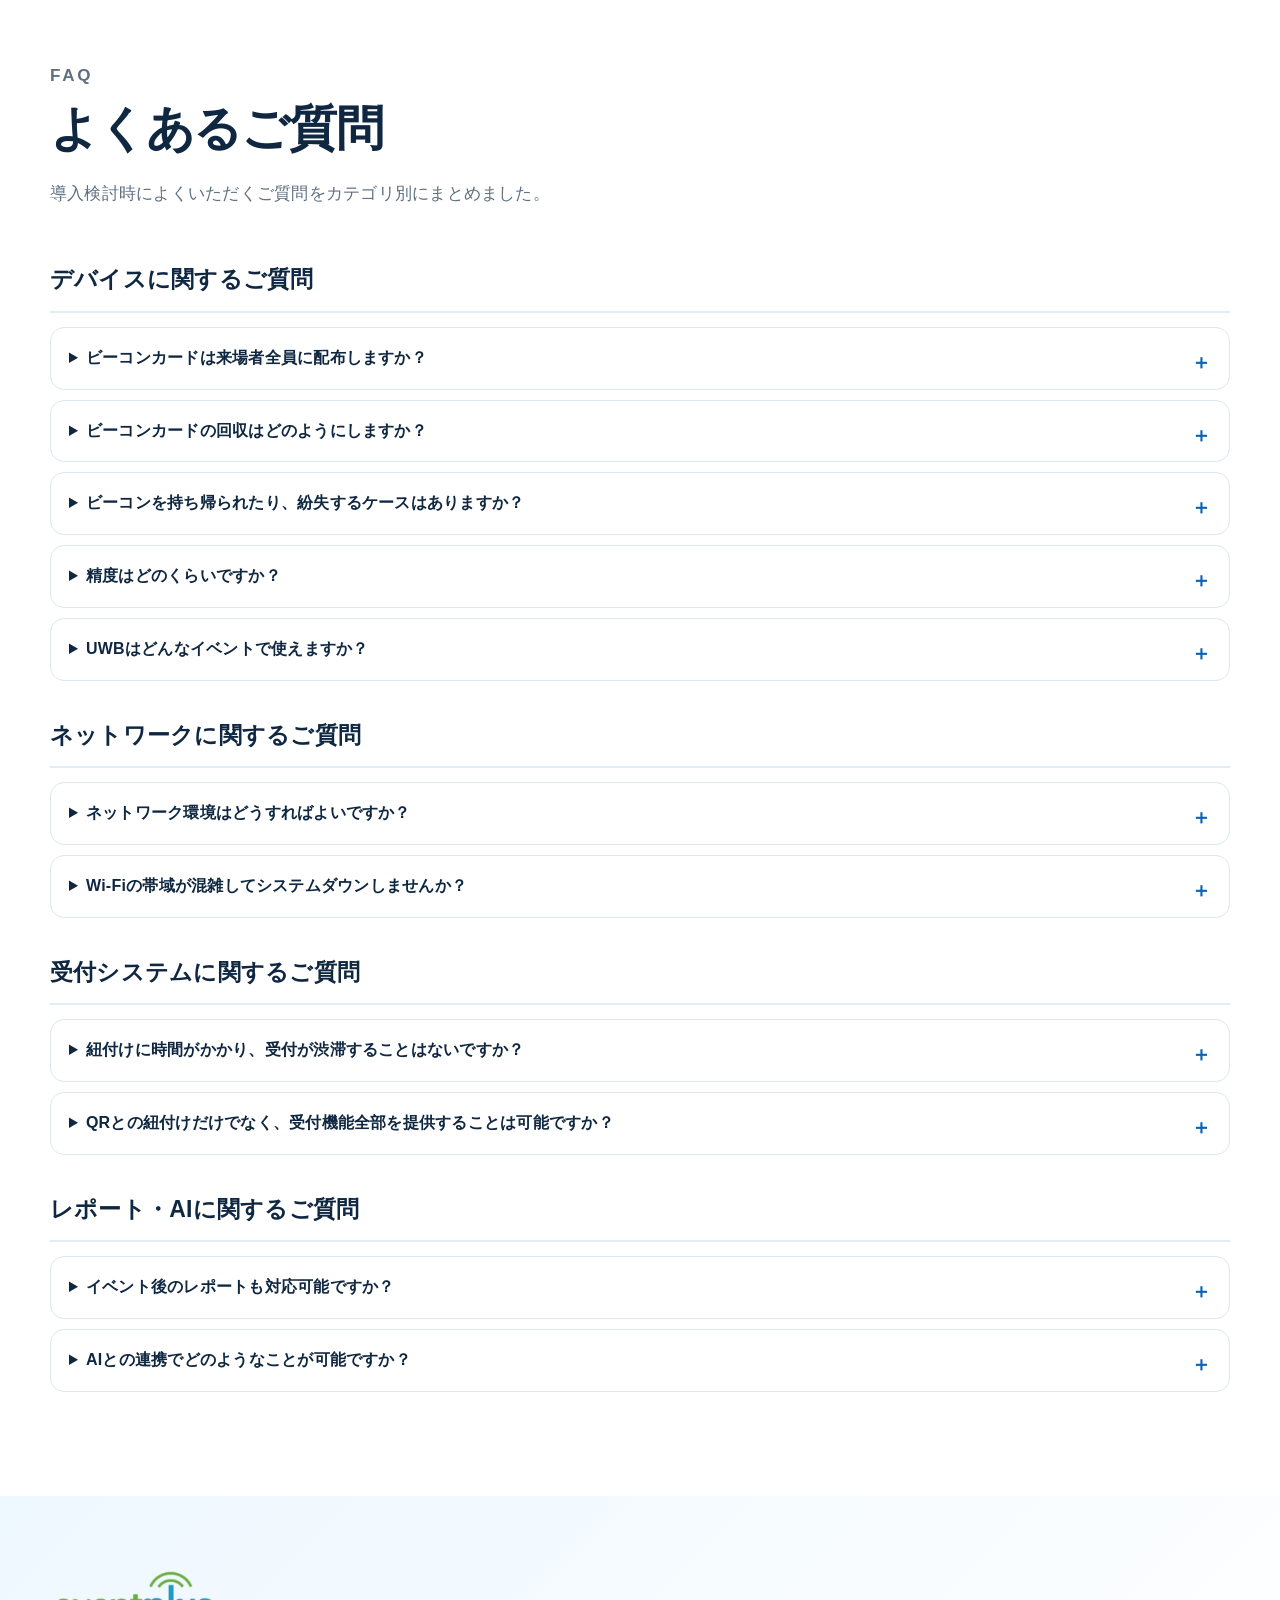
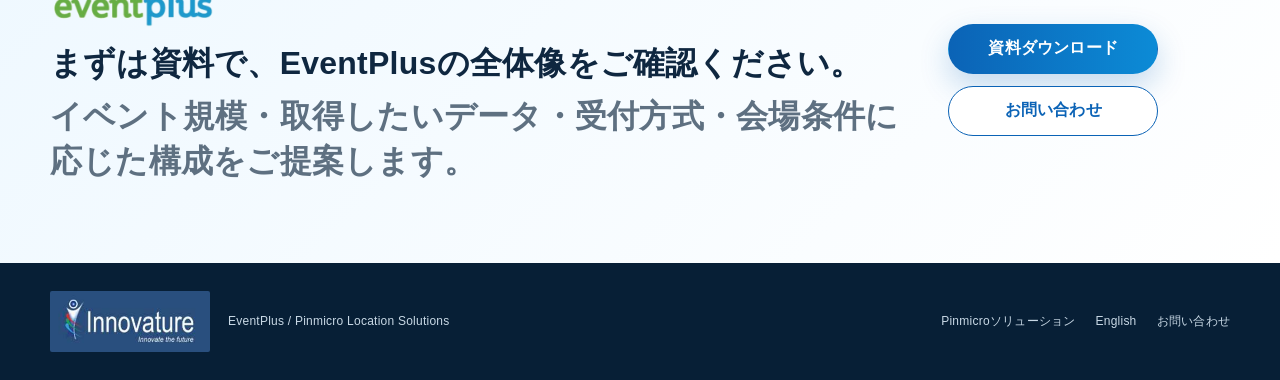
==== commit 4ba23439: "Update index.html" ====
--- a/eventplus/index.html
+++ b/eventplus/index.html
@@ -441,57 +441,7 @@
     </div>
   </section>
 </main>
-<!-- ===== Download Modal ===== -->
-<div class="dl-modal-overlay" id="dl-modal">
-  <div class="dl-modal">
-    <button type="button" class="dl-modal-close" id="dl-modal-close"
-            aria-label="閉じる">×</button>
-
-    <div class="dl-modal-header">
-      <h3>資料ダウンロード</h3>
-      <p class="dl-modal-doc" id="dl-modal-doc-name">EventPlus紹介資料</p>
-    </div>
-
-    <form id="dl-modal-form" novalidate>
-      <input type="hidden" id="dl-target-pdf" name="dl_target_pdf" value="">
-
-      <div class="dl-modal-field">
-        <label for="dl-company">会社名 <span>必須</span></label>
-        <input type="text" id="dl-company" name="dl_company"
-               placeholder="例：Innovature Technologies株式会社" required>
-      </div>
-
-      <div class="dl-modal-field">
-        <label for="dl-name">氏名 <span>必須</span></label>
-        <input type="text" id="dl-name" name="dl_name"
-               placeholder="例：山田 太郎" required>
-      </div>
-
-      <div class="dl-modal-field">
-        <label for="dl-email">メールアドレス <span>必須</span></label>
-        <input type="email" id="dl-email" name="dl_email"
-               placeholder="例：example@company.co.jp" required>
-      </div>
-
-      <div class="dl-modal-field">
-        <label for="dl-phone">電話番号 <span>必須</span></label>
-        <input type="tel" id="dl-phone" name="dl_phone"
-               placeholder="例：03-1234-5678" required>
-      </div>
-
-      <div class="dl-consent">
-        <input type="checkbox" id="dl-consent" required>
-        <label for="dl-consent">
-          個人情報の取扱いに同意する
-        </label>
-      </div>
-
-      <button type="submit" class="button primary dl-submit">
-        入力してダウンロード
-      </button>
-    </form>
-  </div>
-</div>
+
 <footer class="site-footer">
   <div class="container footer-inner">
     <div class="footer-company"><img src="assets/innovature-logo.jpg?v=6" alt="Innovature Technologies" /><span>EventPlus / Pinmicro Location Solutions</span></div>
